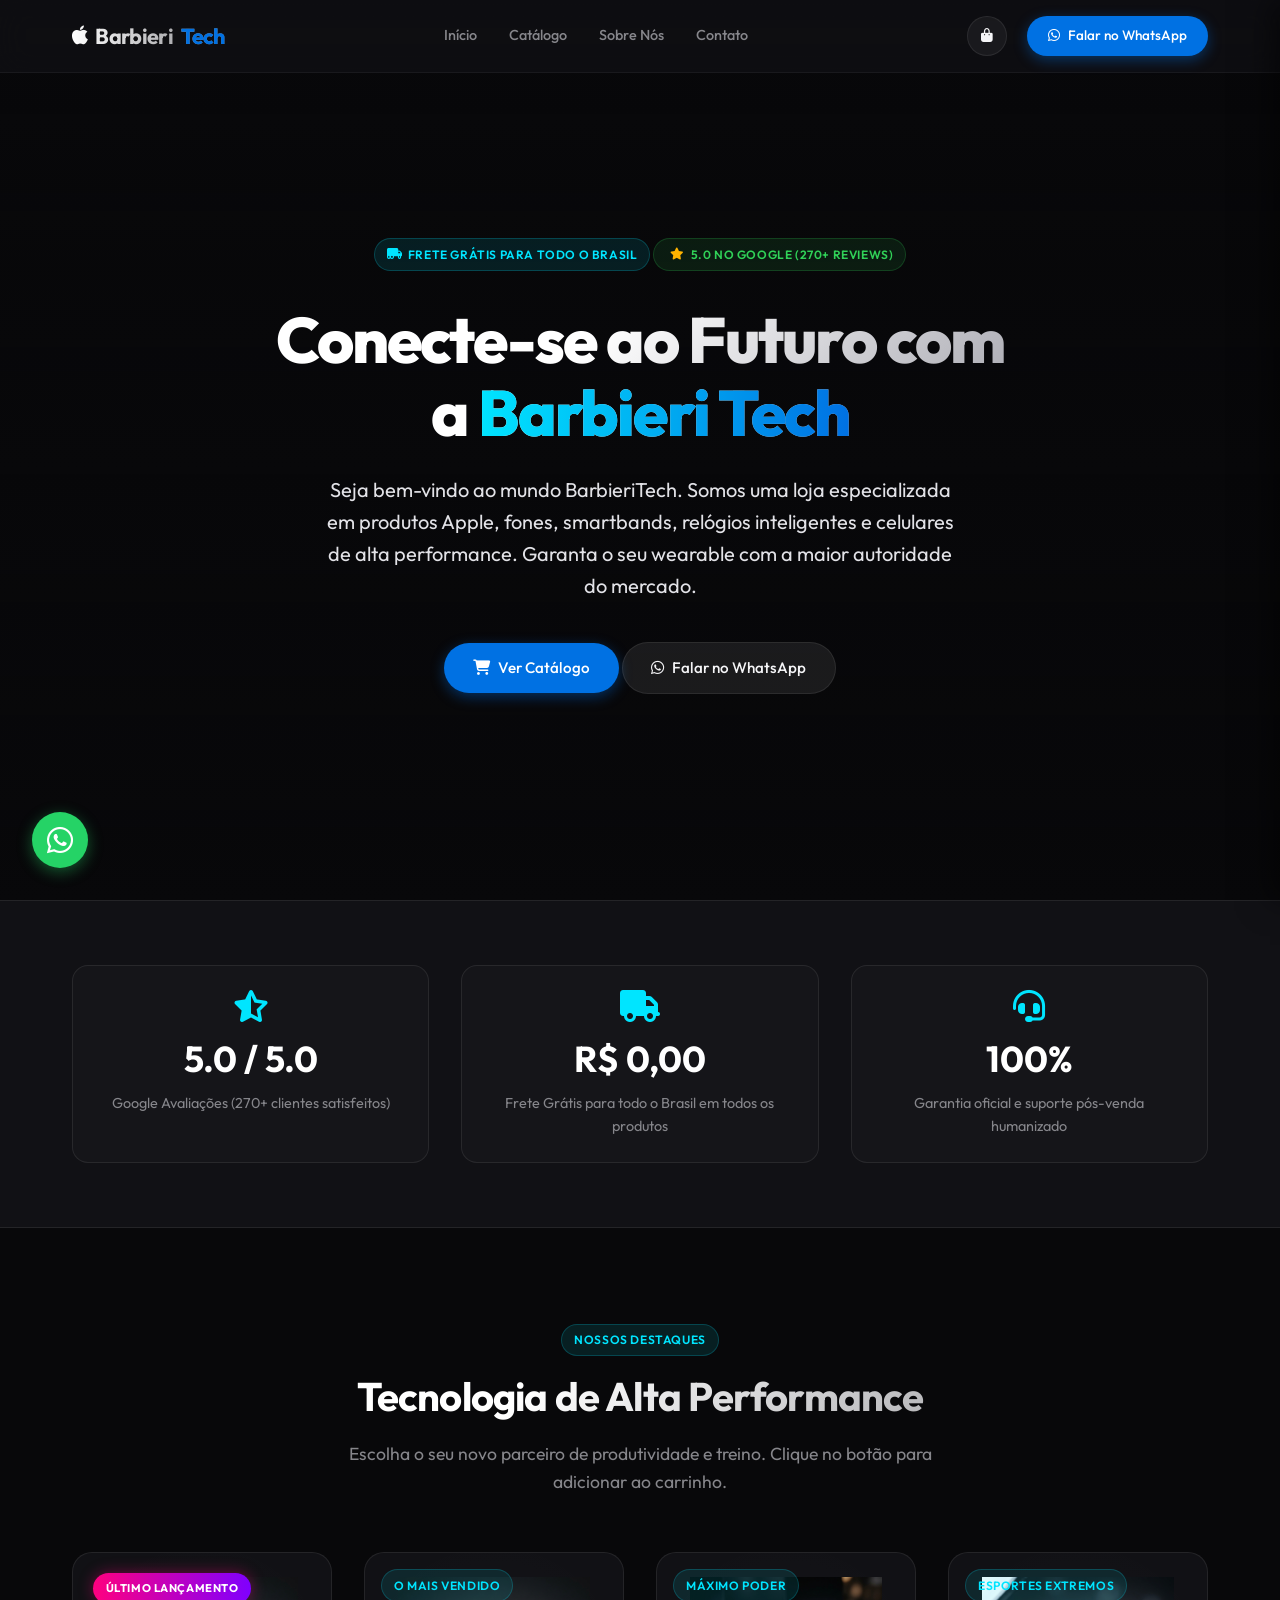
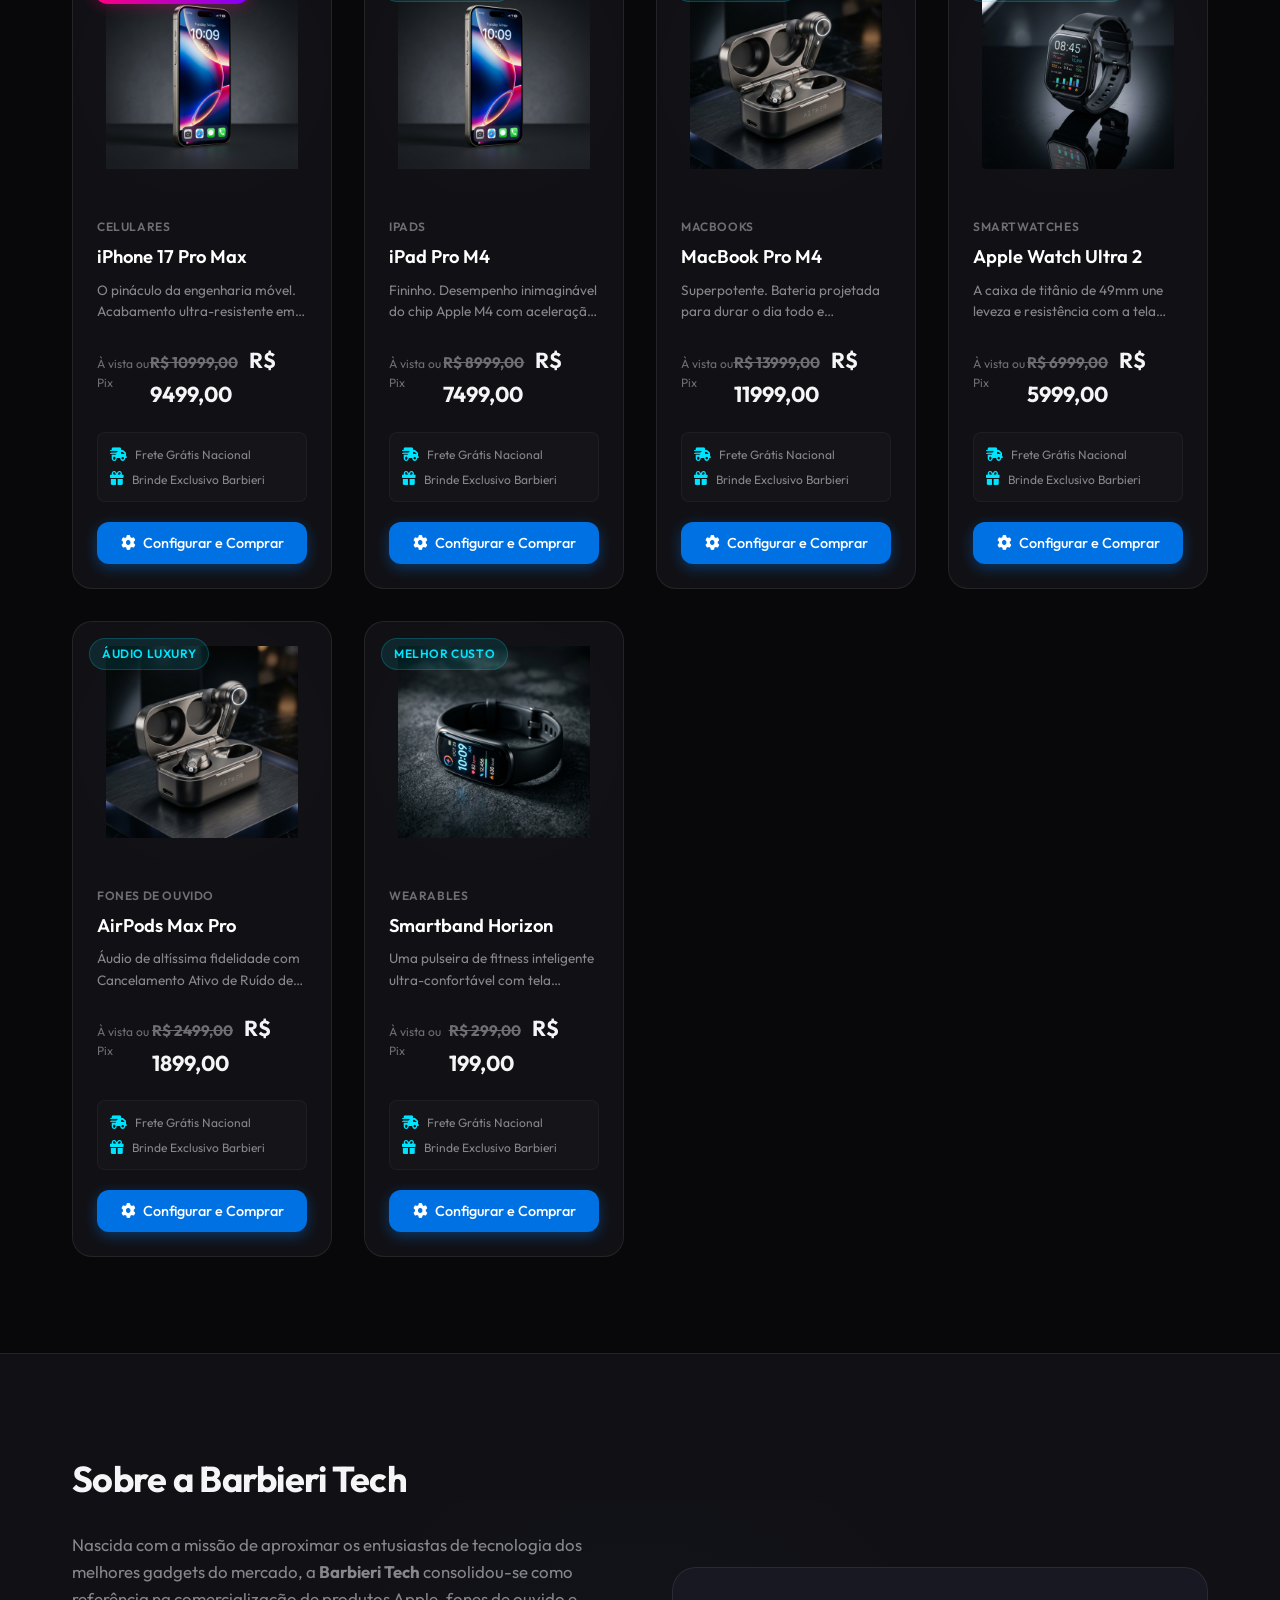
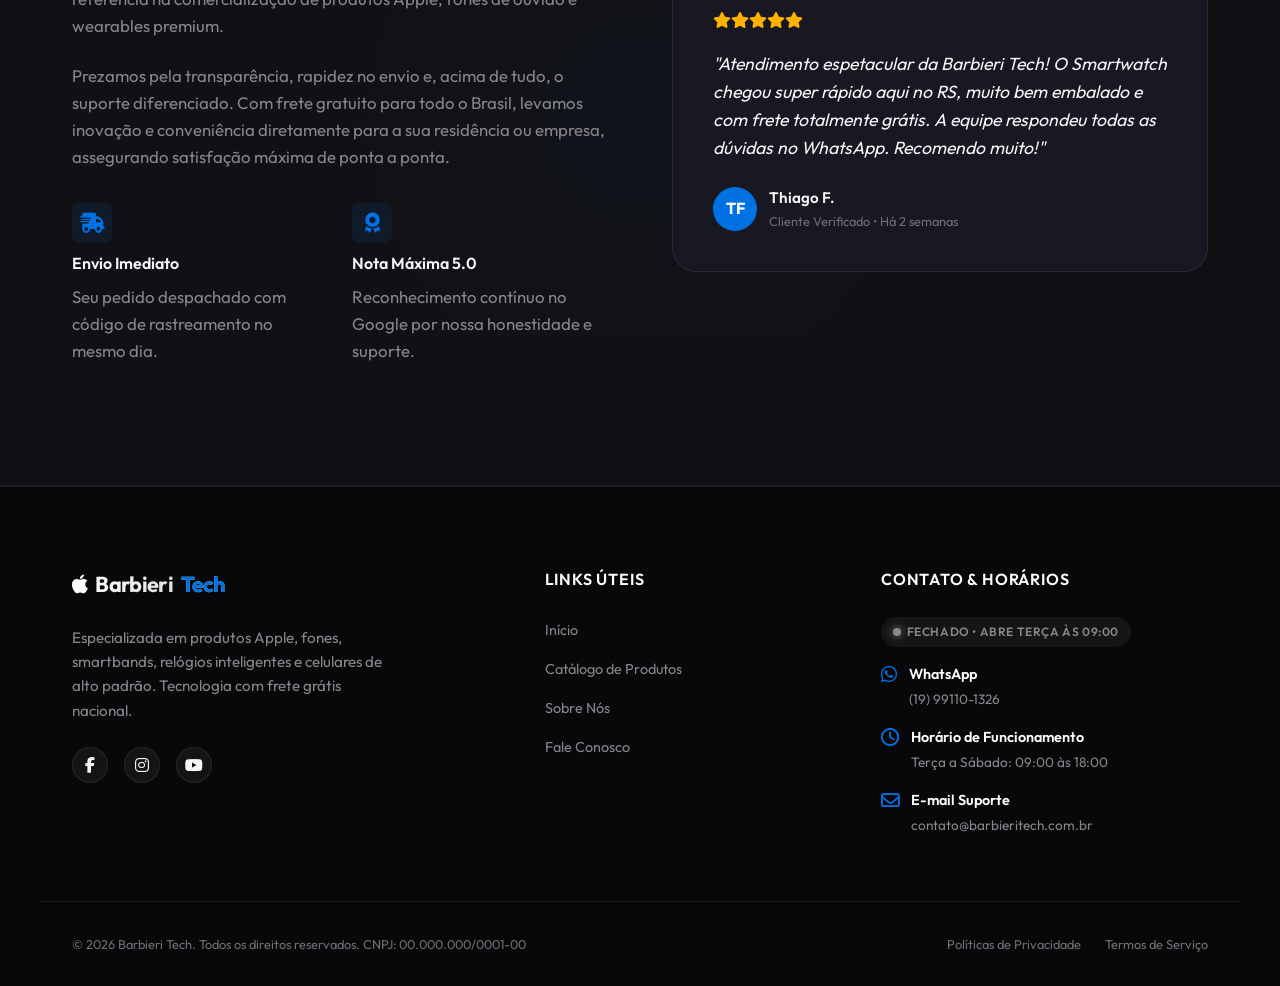
==== index.html @ d61f9d2e "Upgrade: Re-structured Hero background video, Scroll Zoom, and Interactive Product Modal selectors" ====
<!DOCTYPE html>
<html lang="pt-BR">
<head>
  <meta charset="UTF-8">
  <meta name="viewport" content="width=device-width, initial-scale=1.0">
  <title>Barbieri Tech | Especialistas Apple & Wearables Premium</title>
  
  <!-- SEO Meta Tags -->
  <meta name="description" content="Encontre iPhones, Smartwatches, fones de ouvido e smartbands com o melhor preço e qualidade. Frete grátis para todo o Brasil e avaliação 5.0 no Google!">
  <meta name="keywords" content="Apple, iPhone, Smartwatch, Fones, Smartbands, Barbieri Tech, Relógios Inteligentes, Frete Grátis">
  <meta name="author" content="Barbieri Tech">
  
  <!-- Open Graph / Facebook -->
  <meta property="og:type" content="website">
  <meta property="og:url" content="https://barbieritech.com.br/">
  <meta property="og:title" content="Barbieri Tech | Especialistas Apple & Wearables Premium">
  <meta property="og:description" content="Seja bem-vindo ao mundo BarbieriTech. Somos uma loja especializada em produtos Apple, fones, smartbands, relógios inteligentes e celulares. Frete Grátis para todo o Brasil.">
  <meta property="og:image" content="assets/smartwatch.png">

  <!-- Icons & Fonts -->
  <link rel="stylesheet" href="https://cdnjs.cloudflare.com/ajax/libs/font-awesome/6.4.0/css/all.min.css">
  <link rel="stylesheet" href="style.css">
</head>
<body>

  <!-- FLOATING WHATSAPP BUTTON -->
  <a href="https://wa.me/5519991101326" class="whatsapp-float" target="_blank" rel="noopener noreferrer" id="btn-whatsapp-float" aria-label="Fale conosco no WhatsApp">
    <i class="fab fa-whatsapp"></i>
  </a>

  <!-- HEADER -->
  <header id="main-header">
    <div class="container navbar">
      <a href="#" class="logo" id="nav-logo">
        <i class="fab fa-apple"></i> Barbieri <span>Tech</span>
      </a>
      
      <nav class="nav-links" id="nav-menu">
        <a href="#inicio" id="link-inicio">Início</a>
        <a href="#produtos" id="link-produtos">Catálogo</a>
        <a href="#sobre" id="link-sobre">Sobre Nós</a>
        <a href="#contato" id="link-contato">Contato</a>
      </nav>

      <div class="nav-actions">
        <button class="cart-icon-btn" id="btn-cart-toggle" aria-label="Abrir carrinho de compras">
          <i class="fas fa-shopping-bag"></i>
          <span class="cart-count" id="cart-counter">0</span>
        </button>
        <a href="https://wa.me/5519991101326" target="_blank" rel="noopener noreferrer" class="btn btn-primary" id="btn-header-cta" style="padding: 0.6rem 1.3rem; font-size: 0.85rem;">
          <i class="fab fa-whatsapp"></i> Falar no WhatsApp
        </a>
      </div>
    </div>
  </header>

  <!-- HERO SECTION WITH VIDEO BACKGROUND -->
  <section class="hero" id="inicio">
    <div class="hero-video-wrapper">
      <video autoplay muted loop playsinline id="hero-bg-video">
        <source src="assets/videoplayback.mp4" type="video/mp4">
        Seu navegador não suporta vídeos em HTML5.
      </video>
      <div class="hero-overlay"></div>
    </div>
    
    <div class="container hero-content-centered">
      <div class="hero-badge-container">
        <span class="badge badge-shipping" id="hero-badge-shipping">
          <i class="fas fa-truck-moving"></i> Frete Grátis para todo o Brasil
        </span>
        <span class="badge badge-success" id="hero-badge-rating">
          <i class="fas fa-star star-rating"></i> 5.0 no Google (270+ reviews)
        </span>
      </div>
      <h1 class="hero-title" id="hero-heading">Conecte-se ao Futuro com a <span>Barbieri Tech</span></h1>
      <p class="hero-desc" id="hero-paragraph">
        Seja bem-vindo ao mundo BarbieriTech. Somos uma loja especializada em produtos Apple, fones, smartbands, relógios inteligentes e celulares de alta performance. Garanta o seu wearable com a maior autoridade do mercado.
      </p>
      <div class="hero-ctas">
        <a href="#produtos" class="btn btn-primary" id="btn-hero-catalog">
          <i class="fas fa-shopping-cart"></i> Ver Catálogo
        </a>
        <a href="https://wa.me/5519991101326" target="_blank" rel="noopener noreferrer" class="btn btn-secondary" id="btn-hero-whatsapp">
          <i class="fab fa-whatsapp"></i> Falar no WhatsApp
        </a>
      </div>
    </div>
  </section>

  <!-- SOCIAL PROOF & STATS -->
  <section class="social-proof" id="beneficios">
    <div class="container">
      <div class="stats-grid">
        <div class="stat-card" id="stat-rating">
          <div class="stat-icon"><i class="fas fa-star-half-alt"></i></div>
          <div class="stat-num">5.0 / 5.0</div>
          <div class="stat-label">Google Avaliações (270+ clientes satisfeitos)</div>
        </div>
        <div class="stat-card" id="stat-shipping">
          <div class="stat-icon"><i class="fas fa-truck"></i></div>
          <div class="stat-num">R$ 0,00</div>
          <div class="stat-label">Frete Grátis para todo o Brasil em todos os produtos</div>
        </div>
        <div class="stat-card" id="stat-support">
          <div class="stat-icon"><i class="fas fa-headset"></i></div>
          <div class="stat-num">100%</div>
          <div class="stat-label">Garantia oficial e suporte pós-venda humanizado</div>
        </div>
      </div>
    </div>
  </section>

  <!-- PRODUCTS SECTION -->
  <section class="products" id="produtos">
    <div class="container">
      <div class="section-header">
        <span class="badge badge-shipping" style="margin-bottom: 0.5rem;" id="catalog-badge">Nossos Destaques</span>
        <h2 class="section-title" id="catalog-title">Tecnologia de Alta Performance</h2>
        <p class="section-subtitle" id="catalog-subtitle">Escolha o seu novo parceiro de produtividade e treino. Clique no botão para adicionar ao carrinho.</p>
      </div>

      <div class="products-grid" id="catalog-grid">
        <!-- Os produtos serão renderizados dinamicamente pelo script.js -->
        <div style="text-align: center; grid-column: 1 / -1; padding: 3rem; color: var(--text-secondary);">
          <i class="fas fa-spinner fa-spin" style="font-size: 2rem; margin-bottom: 1rem; color: var(--accent);"></i>
          <p>Carregando catálogo premium...</p>
        </div>
      </div>
    </div>
  </section>

  <!-- ABOUT US & TESTIMONIALS -->
  <section class="about" id="sobre">
    <div class="container about-grid">
      <div class="about-content">
        <h2 id="about-heading">Sobre a Barbieri Tech</h2>
        <p id="about-p1">
          Nascida com a missão de aproximar os entusiastas de tecnologia dos melhores gadgets do mercado, a <strong>Barbieri Tech</strong> consolidou-se como referência na comercialização de produtos Apple, fones de ouvido e wearables premium.
        </p>
        <p id="about-p2">
          Prezamos pela transparência, rapidez no envio e, acima de tudo, o suporte diferenciado. Com frete gratuito para todo o Brasil, levamos inovação e conveniência diretamente para a sua residência ou empresa, assegurando satisfação máxima de ponta a ponta.
        </p>
        
        <div class="about-features">
          <div class="about-feature-item" id="about-feat-shipping">
            <div class="about-feature-icon"><i class="fas fa-truck-fast"></i></div>
            <h3 class="about-feature-title">Envio Imediato</h3>
            <p class="about-feature-desc">Seu pedido despachado com código de rastreamento no mesmo dia.</p>
          </div>
          <div class="about-feature-item" id="about-feat-stars">
            <div class="about-feature-icon"><i class="fas fa-award"></i></div>
            <h3 class="about-feature-title">Nota Máxima 5.0</h3>
            <p class="about-feature-desc">Reconhecimento contínuo no Google por nossa honestidade e suporte.</p>
          </div>
        </div>
      </div>

      <div class="about-reviews-slider" id="about-reviews-container">
        <div class="review-stars">
          <i class="fas fa-star"></i><i class="fas fa-star"></i><i class="fas fa-star"></i><i class="fas fa-star"></i><i class="fas fa-star"></i>
        </div>
        <p class="review-text" id="review-content">
          "Atendimento espetacular da Barbieri Tech! O Smartwatch chegou super rápido aqui no RS, muito bem embalado e com frete totalmente grátis. A equipe respondeu todas as dúvidas no WhatsApp. Recomendo muito!"
        </p>
        <div class="review-author">
          <div class="review-avatar" id="review-avatar-letters">TF</div>
          <div class="review-author-info">
            <h4 id="review-author-name">Thiago F.</h4>
            <p id="review-author-meta">Cliente Verificado • Há 2 semanas</p>
          </div>
        </div>
      </div>
    </div>
  </section>

  <!-- FOOTER & CONTACT -->
  <footer id="contato">
    <div class="container footer-grid">
      <div class="footer-brand">
        <a href="#" class="logo" style="margin-bottom: 1.5rem;">
          <i class="fab fa-apple"></i> Barbieri <span>Tech</span>
        </a>
        <p class="footer-desc">
          Especializada em produtos Apple, fones, smartbands, relógios inteligentes e celulares de alto padrão. Tecnologia com frete grátis nacional.
        </p>
        <div class="footer-socials">
          <a href="https://wa.me/5519991101326" target="_blank" rel="noopener noreferrer" class="footer-social-btn" aria-label="Facebook"><i class="fab fa-facebook-f"></i></a>
          <a href="https://wa.me/5519991101326" target="_blank" rel="noopener noreferrer" class="footer-social-btn" aria-label="Instagram"><i class="fab fa-instagram"></i></a>
          <a href="https://wa.me/5519991101326" target="_blank" rel="noopener noreferrer" class="footer-social-btn" aria-label="YouTube"><i class="fab fa-youtube"></i></a>
        </div>
      </div>

      <div class="footer-links-col">
        <h3>Links Úteis</h3>
        <ul>
          <li><a href="#inicio">Início</a></li>
          <li><a href="#produtos">Catálogo de Produtos</a></li>
          <li><a href="#sobre">Sobre Nós</a></li>
          <li><a href="https://wa.me/5519991101326" target="_blank" rel="noopener noreferrer">Fale Conosco</a></li>
        </ul>
      </div>

      <div class="footer-links-col" style="display: flex; flex-direction: column;">
        <h3>Contato & Horários</h3>
        <div class="footer-status-badge">
          <span id="status-badge" class="badge">
            <span class="pulse-dot"></span> Verificando horário...
          </span>
        </div>
        <div class="footer-contact-info">
          <div class="footer-contact-item" id="contact-whatsapp">
            <i class="fab fa-whatsapp footer-contact-icon"></i>
            <div class="footer-contact-text">
              <h4>WhatsApp</h4>
              <p>(19) 99110-1326</p>
            </div>
          </div>
          <div class="footer-contact-item" id="contact-hours">
            <i class="far fa-clock footer-contact-icon"></i>
            <div class="footer-contact-text">
              <h4>Horário de Funcionamento</h4>
              <p>Terça a Sábado: 09:00 às 18:00</p>
            </div>
          </div>
          <div class="footer-contact-item" id="contact-email">
            <i class="far fa-envelope footer-contact-icon"></i>
            <div class="footer-contact-text">
              <h4>E-mail Suporte</h4>
              <p>contato@barbieritech.com.br</p>
            </div>
          </div>
        </div>
      </div>
    </div>

    <div class="container footer-bottom">
      <p id="copyright-text">&copy; 2026 Barbieri Tech. Todos os direitos reservados. CNPJ: 00.000.000/0001-00</p>
      <div class="footer-bottom-links">
        <a href="#">Políticas de Privacidade</a>
        <a href="#">Termos de Serviço</a>
      </div>
    </div>
  </footer>

  <!-- CART SIDEBAR DRAWER -->
  <div class="cart-overlay" id="cart-bg-overlay"></div>
  <div class="cart-drawer" id="cart-panel">
    <div class="cart-header">
      <h3><i class="fas fa-shopping-bag"></i> Seu Carrinho</h3>
      <button class="cart-close-btn" id="btn-cart-close" aria-label="Fechar carrinho">&times;</button>
    </div>
    
    <div class="cart-items-container" id="cart-list">
      <!-- Dynamic Items will be rendered here -->
      <div class="cart-empty-message">
        <i class="fas fa-shopping-basket cart-empty-icon"></i>
        <p>Seu carrinho está vazio.</p>
        <p style="font-size: 0.85rem; margin-top: 0.5rem;">Adicione produtos para finalizar seu pedido.</p>
      </div>
    </div>

    <div class="cart-footer">
      <div class="cart-summary-row">
        <span>Subtotal</span>
        <span id="cart-subtotal">R$ 0,00</span>
      </div>
      <div class="cart-summary-row">
        <span>Frete</span>
        <span class="badge badge-shipping" style="font-size: 0.7rem;">Grátis</span>
      </div>
      <div class="cart-summary-row total">
        <span>Total</span>
        <span id="cart-total-value">R$ 0,00</span>
      </div>
      <button class="btn btn-accent cart-checkout-btn" id="btn-cart-checkout">
        <i class="fab fa-whatsapp"></i> Finalizar no WhatsApp
      </button>
    </div>
  </div>

  <!-- PRODUCT DETAIL MODAL -->
  <div class="modal-overlay" id="product-modal-overlay">
    <div class="modal-container" id="product-modal-container">
      <button class="modal-close-btn" id="btn-modal-close" aria-label="Fechar modal">&times;</button>
      
      <div class="modal-content-grid">
        <!-- Image & Trust Badges -->
        <div class="modal-image-column">
          <div class="modal-img-wrapper">
            <img src="" alt="" id="modal-product-img">
          </div>
          <div class="modal-trust-info">
            <div class="trust-item">
              <i class="fas fa-shipping-fast"></i> <span>Frete Grátis em todo o Brasil</span>
            </div>
            <div class="trust-item">
              <i class="fas fa-star text-gold"></i> <span>5.0 no Google (Nota Máxima)</span>
            </div>
            <div class="trust-item active-pulse-gift">
              <i class="fas fa-gift"></i> <span>Incluso Brinde Exclusivo</span>
            </div>
          </div>
        </div>
        
        <!-- Info & Config Selectors -->
        <div class="modal-info-column">
          <span class="modal-category" id="modal-product-category"></span>
          <h2 class="modal-title" id="modal-product-title"></h2>
          <p class="modal-desc" id="modal-product-desc"></p>
          
          <!-- Technical Specs Quick Grid -->
          <div class="modal-specs-grid" id="modal-product-specs">
            <!-- Dynamic specs here -->
          </div>

          <!-- Selectors -->
          <div class="modal-selectors">
            <!-- Model -->
            <div class="selector-group" id="group-model">
              <label class="selector-label">Escolha o Modelo:</label>
              <div class="selector-options" id="options-model"></div>
            </div>
            
            <!-- MacBook specific: Screen Size -->
            <div class="selector-group" id="group-screen">
              <label class="selector-label">Tamanho de Tela:</label>
              <div class="selector-options" id="options-screen"></div>
            </div>

            <!-- Apple Watch specific: Case Size -->
            <div class="selector-group" id="group-case">
              <label class="selector-label">Tamanho de Caixa:</label>
              <div class="selector-options" id="options-case"></div>
            </div>

            <!-- Apple Watch specific: Strap Type -->
            <div class="selector-group" id="group-strap">
              <label class="selector-label">Tipo de Pulseira:</label>
              <div class="selector-options" id="options-strap"></div>
            </div>

            <!-- Colors -->
            <div class="selector-group" id="group-color">
              <label class="selector-label">Cor: <span class="selected-color-name" id="selected-color-label"></span></label>
              <div class="color-options-grid" id="options-color"></div>
            </div>

            <!-- Storage -->
            <div class="selector-group" id="group-storage">
              <label class="selector-label">Armazenamento / Capacidade:</label>
              <div class="selector-options" id="options-storage"></div>
            </div>
          </div>

          <!-- Box Info & Gift -->
          <div class="modal-box-info">
            <h4 class="box-info-title"><i class="fas fa-box-open"></i> O que vem na caixa:</h4>
            <ul class="box-items-list" id="modal-box-items">
              <!-- Dynamic list -->
            </ul>
            
            <div class="gift-banner">
              <div class="gift-banner-header">
                <i class="fas fa-gift"></i>
                <span>Brinde Especial Barbieri Tech</span>
              </div>
              <p class="gift-banner-text" id="modal-gift-text"></p>
            </div>
          </div>

          <!-- Price & Checkout Row -->
          <div class="modal-footer-row">
            <div class="modal-price-box">
              <span class="price-original" id="modal-price-original"></span>
              <span class="price-current" id="modal-price-current"></span>
              <span class="price-subtext">À vista no Pix (Frete Grátis)</span>
            </div>
            <button class="btn btn-accent modal-action-btn" id="btn-modal-checkout">
              <i class="fas fa-cart-plus"></i> Adicionar ao Carrinho
            </button>
          </div>
        </div>
      </div>
    </div>
  </div>

  <script src="script.js"></script>
</body>
</html>
---- style.css ----
@import url('https://fonts.googleapis.com/css2?family=Outfit:wght@300;400;500;600;700;800&display=swap');

/* --- DESIGN SYSTEM --- */
:root {
  --bg-primary: #08080a;
  --bg-secondary: #111115;
  --bg-tertiary: #181822;
  --accent: #0071e3; /* Apple Blue */
  --accent-glow: rgba(0, 113, 227, 0.4);
  --accent-neon: #00e5ff; /* Cyan tech highlight */
  --text-primary: #f5f5f7;
  --text-secondary: #86868b;
  --text-muted: #6e6e73;
  --success: #30d158; /* iOS Green */
  --error: #ff453a; /* iOS Red */
  --border-color: rgba(255, 255, 255, 0.08);
  --glass-bg: rgba(17, 17, 21, 0.75);
  --glass-border: rgba(255, 255, 255, 0.05);
  --font-sans: 'Outfit', -apple-system, BlinkMacSystemFont, "Segoe UI", Roboto, Helvetica, Arial, sans-serif;
  --transition-smooth: all 0.4s cubic-bezier(0.16, 1, 0.3, 1);
  --transition-fast: all 0.2s ease;
  --max-width: 1200px;
}

/* --- RESET & BASICS --- */
* {
  margin: 0;
  padding: 0;
  box-sizing: border-box;
  -webkit-font-smoothing: antialiased;
  -moz-osx-font-smoothing: grayscale;
}

html {
  scroll-behavior: smooth;
  font-size: 16px;
}

body {
  font-family: var(--font-sans);
  background-color: var(--bg-primary);
  color: var(--text-primary);
  line-height: 1.6;
  overflow-x: hidden;
}

a {
  color: inherit;
  text-decoration: none;
  transition: var(--transition-fast);
}

ul {
  list-style: none;
}

img {
  max-width: 100%;
  height: auto;
  display: block;
}

button, input, textarea {
  font-family: inherit;
  background: none;
  border: none;
  color: inherit;
}

button {
  cursor: pointer;
}

/* --- SCROLLBAR --- */
::-webkit-scrollbar {
  width: 8px;
}
::-webkit-scrollbar-track {
  background: var(--bg-primary);
}
::-webkit-scrollbar-thumb {
  background: var(--bg-tertiary);
  border-radius: 4px;
}
::-webkit-scrollbar-thumb:hover {
  background: var(--accent);
}

/* --- REUSABLE COMPONENTS --- */
.container {
  width: 100%;
  max-width: var(--max-width);
  margin: 0 auto;
  padding: 0 2rem;
}

.btn {
  display: inline-flex;
  align-items: center;
  justify-content: center;
  padding: 0.8rem 1.8rem;
  border-radius: 30px;
  font-weight: 500;
  font-size: 0.95rem;
  transition: var(--transition-smooth);
  gap: 0.5rem;
}

.btn-primary {
  background-color: var(--accent);
  color: #fff;
  box-shadow: 0 4px 14px var(--accent-glow);
}

.btn-primary:hover {
  background-color: #0077ed;
  transform: translateY(-2px);
  box-shadow: 0 6px 20px rgba(0, 113, 227, 0.6);
}

.btn-secondary {
  background-color: rgba(255, 255, 255, 0.08);
  color: var(--text-primary);
  border: 1px solid var(--border-color);
}

.btn-secondary:hover {
  background-color: rgba(255, 255, 255, 0.12);
  transform: translateY(-2px);
}

.btn-accent {
  background-color: var(--success);
  color: #000;
  font-weight: 600;
}

.btn-accent:hover {
  background-color: #34e065;
  transform: translateY(-2px);
  box-shadow: 0 6px 20px rgba(48, 209, 88, 0.4);
}

.badge {
  display: inline-flex;
  align-items: center;
  padding: 0.35rem 0.75rem;
  border-radius: 20px;
  font-size: 0.75rem;
  font-weight: 600;
  text-transform: uppercase;
  letter-spacing: 0.05em;
  gap: 0.35rem;
}

.badge-shipping {
  background-color: rgba(0, 229, 255, 0.1);
  color: var(--accent-neon);
  border: 1px solid rgba(0, 229, 255, 0.2);
}

.badge-success {
  background-color: rgba(48, 209, 88, 0.1);
  color: var(--success);
  border: 1px solid rgba(48, 209, 88, 0.2);
}

.section-header {
  text-align: center;
  margin-bottom: 3.5rem;
}

.section-title {
  font-size: 2.5rem;
  font-weight: 700;
  letter-spacing: -0.02em;
  margin-bottom: 0.75rem;
  background: linear-gradient(135deg, #fff 40%, var(--text-secondary) 100%);
  -webkit-background-clip: text;
  -webkit-text-fill-color: transparent;
}

.section-subtitle {
  color: var(--text-secondary);
  font-size: 1.1rem;
  max-width: 600px;
  margin: 0 auto;
}

/* --- HEADER / NAVIGATION --- */
header {
  position: fixed;
  top: 0;
  left: 0;
  width: 100%;
  z-index: 100;
  background-color: var(--glass-bg);
  backdrop-filter: blur(15px);
  -webkit-backdrop-filter: blur(15px);
  border-bottom: 1px solid var(--glass-border);
  transition: var(--transition-smooth);
}

header.scrolled {
  padding: 0.5rem 0;
  box-shadow: 0 10px 30px rgba(0, 0, 0, 0.5);
}

.navbar {
  display: flex;
  justify-content: space-between;
  align-items: center;
  height: 4.5rem;
}

.logo {
  font-size: 1.35rem;
  font-weight: 700;
  letter-spacing: -0.03em;
  display: flex;
  align-items: center;
  gap: 0.5rem;
  background: linear-gradient(90deg, #fff, var(--text-secondary));
  -webkit-background-clip: text;
  -webkit-text-fill-color: transparent;
}

.logo span {
  color: var(--accent);
  -webkit-text-fill-color: var(--accent);
}

.nav-links {
  display: flex;
  gap: 2rem;
}

.nav-links a {
  font-size: 0.9rem;
  color: var(--text-secondary);
  font-weight: 500;
}

.nav-links a:hover {
  color: var(--text-primary);
}

.nav-actions {
  display: flex;
  align-items: center;
  gap: 1.25rem;
}

.cart-icon-btn {
  position: relative;
  background: rgba(255, 255, 255, 0.05);
  border: 1px solid var(--border-color);
  width: 2.5rem;
  height: 2.5rem;
  border-radius: 50%;
  display: flex;
  align-items: center;
  justify-content: center;
  transition: var(--transition-smooth);
}

.cart-icon-btn:hover {
  background: rgba(255, 255, 255, 0.1);
  border-color: var(--accent);
  color: var(--accent-neon);
}

.cart-count {
  position: absolute;
  top: -4px;
  right: -4px;
  background-color: var(--accent);
  color: #fff;
  font-size: 0.7rem;
  font-weight: 700;
  width: 1.1rem;
  height: 1.1rem;
  border-radius: 50%;
  display: flex;
  align-items: center;
  justify-content: center;
  border: 2px solid var(--bg-primary);
  transition: var(--transition-smooth);
  transform: scale(0);
}

.cart-count.active {
  transform: scale(1);
}

.mobile-menu-toggle {
  display: none;
  font-size: 1.5rem;
}

/* --- HERO SECTION WITH VIDEO BACKGROUND --- */
.hero {
  position: relative;
  min-height: 100vh;
  display: flex;
  align-items: center;
  justify-content: center;
  overflow: hidden;
  padding: 8rem 0 6rem 0;
}

.hero-video-wrapper {
  position: absolute;
  top: 0;
  left: 0;
  width: 100%;
  height: 100%;
  z-index: 1;
  overflow: hidden;
}

#hero-bg-video {
  width: 100%;
  height: 100%;
  object-fit: cover;
  pointer-events: none;
  transform: scale(1.05);
  will-change: transform;
  transition: transform 0.1s ease-out;
}

.hero-overlay {
  position: absolute;
  top: 0;
  left: 0;
  width: 100%;
  height: 100%;
  background: linear-gradient(
    to bottom,
    rgba(8, 8, 10, 0.65) 0%,
    rgba(8, 8, 10, 0.3) 30%,
    rgba(8, 8, 10, 0.7) 75%,
    var(--bg-primary) 100%
  );
  z-index: 2;
}

.hero-content-centered {
  position: relative;
  z-index: 3;
  display: flex;
  flex-direction: column;
  align-items: center;
  text-align: center;
  max-width: 800px;
  margin: 0 auto;
}

.hero-content-centered .hero-badge-container {
  justify-content: center;
  margin-bottom: 2rem;
}

.hero-content-centered .hero-title {
  font-size: 4rem;
  font-weight: 800;
  line-height: 1.15;
  margin-bottom: 1.5rem;
  letter-spacing: -0.03em;
  background: linear-gradient(135deg, #ffffff 40%, #a1a1aa 100%);
  -webkit-background-clip: text;
  -webkit-text-fill-color: transparent;
}

.hero-content-centered .hero-title span {
  background: linear-gradient(90deg, #00e5ff, #0071e3);
  -webkit-background-clip: text;
  -webkit-text-fill-color: transparent;
}

.hero-content-centered .hero-desc {
  max-width: 650px;
  margin-left: auto;
  margin-right: auto;
  margin-bottom: 2.5rem;
  font-size: 1.25rem;
  color: #e2e2e7;
  line-height: 1.6;
}

.hero-content-centered .hero-ctas {
  justify-content: center;
  gap: 1.5rem;
}

/* --- SOCIAL PROOF & STATS --- */
.social-proof {
  padding: 4rem 0;
  background-color: var(--bg-secondary);
  border-top: 1px solid var(--border-color);
  border-bottom: 1px solid var(--border-color);
}

.stats-grid {
  display: grid;
  grid-template-columns: repeat(3, 1fr);
  gap: 2rem;
  text-align: center;
}

.stat-card {
  padding: 1.5rem;
  border-radius: 16px;
  background: rgba(255, 255, 255, 0.02);
  border: 1px solid var(--border-color);
  transition: var(--transition-smooth);
}

.stat-card:hover {
  transform: translateY(-5px);
  border-color: rgba(255, 255, 255, 0.08);
  background: rgba(255, 255, 255, 0.04);
}

.stat-icon {
  font-size: 2rem;
  color: var(--accent-neon);
  margin-bottom: 0.5rem;
  display: flex;
  justify-content: center;
}

.stat-num {
  font-size: 2.25rem;
  font-weight: 700;
  margin-bottom: 0.25rem;
  color: #fff;
}

.stat-label {
  color: var(--text-secondary);
  font-size: 0.9rem;
}

.star-rating {
  color: #ffb300;
  margin-left: 0.25rem;
}

/* --- PRODUCTS SECTION --- */
.products {
  padding: 6rem 0;
}

.products-grid {
  display: grid;
  grid-template-columns: repeat(auto-fill, minmax(260px, 1fr));
  gap: 2rem;
}

.product-card {
  background-color: var(--bg-secondary);
  border: 1px solid var(--border-color);
  border-radius: 20px;
  overflow: hidden;
  display: flex;
  flex-direction: column;
  transition: var(--transition-smooth);
}

.product-card:hover {
  transform: translateY(-8px);
  border-color: rgba(0, 113, 227, 0.3);
  box-shadow: 0 12px 30px rgba(0, 0, 0, 0.4), 0 0 15px rgba(0, 113, 227, 0.1);
}

.product-img-container {
  height: 240px;
  background: radial-gradient(circle, rgba(255,255,255,0.02) 0%, rgba(0,0,0,0) 80%);
  display: flex;
  align-items: center;
  justify-content: center;
  padding: 1.5rem;
  position: relative;
  overflow: hidden;
}

.product-img {
  max-height: 100%;
  max-width: 100%;
  object-fit: contain;
  transition: var(--transition-smooth);
}

.product-card:hover .product-img {
  transform: scale(1.06);
}

.product-badge {
  position: absolute;
  top: 1rem;
  left: 1rem;
}

.product-info {
  padding: 1.5rem;
  display: flex;
  flex-direction: column;
  flex-grow: 1;
}

.product-category {
  font-size: 0.75rem;
  font-weight: 600;
  text-transform: uppercase;
  color: var(--text-muted);
  letter-spacing: 0.05em;
  margin-bottom: 0.35rem;
}

.product-title {
  font-size: 1.15rem;
  font-weight: 600;
  margin-bottom: 0.5rem;
  color: #fff;
}

.product-desc {
  font-size: 0.85rem;
  color: var(--text-secondary);
  margin-bottom: 1.25rem;
  display: -webkit-box;
  -webkit-line-clamp: 2;
  -webkit-box-orient: vertical;
  overflow: hidden;
  height: 2.7rem;
}

.product-price-row {
  display: flex;
  justify-content: space-between;
  align-items: baseline;
  margin-bottom: 1.25rem;
}

.product-price-label {
  font-size: 0.75rem;
  color: var(--text-muted);
}

.product-price {
  font-size: 1.35rem;
  font-weight: 700;
  color: var(--text-primary);
}

.product-price.original {
  font-size: 0.95rem;
  text-decoration: line-through;
  color: var(--text-muted);
  margin-right: 0.5rem;
}

.product-btn {
  width: 100%;
  margin-top: auto;
  border-radius: 12px;
  font-size: 0.9rem;
  padding: 0.75rem;
  display: flex;
  align-items: center;
  justify-content: center;
  gap: 0.5rem;
}

/* --- ABOUT US SECTION --- */
.about {
  padding: 6rem 0;
  background-color: var(--bg-secondary);
  border-top: 1px solid var(--border-color);
  border-bottom: 1px solid var(--border-color);
  position: relative;
  overflow: hidden;
}

.about::before {
  content: '';
  position: absolute;
  top: 50%;
  left: 50%;
  width: 60%;
  height: 60%;
  background: radial-gradient(circle, rgba(0, 113, 227, 0.03) 0%, rgba(0, 0, 0, 0) 70%);
  transform: translate(-50%, -50%);
  z-index: 1;
  pointer-events: none;
}

.about-grid {
  display: grid;
  grid-template-columns: 1fr 1fr;
  gap: 4rem;
  align-items: center;
  position: relative;
  z-index: 2;
}

.about-content h2 {
  font-size: 2.25rem;
  font-weight: 700;
  margin-bottom: 1.5rem;
  letter-spacing: -0.02em;
}

.about-content p {
  color: var(--text-secondary);
  margin-bottom: 1.5rem;
  font-size: 1.05rem;
}

.about-features {
  display: grid;
  grid-template-columns: 1fr 1fr;
  gap: 1.5rem;
  margin-top: 2rem;
}

.about-feature-item {
  display: flex;
  flex-direction: column;
  gap: 0.5rem;
}

.about-feature-icon {
  width: 2.5rem;
  height: 2.5rem;
  border-radius: 8px;
  background-color: rgba(0, 113, 227, 0.1);
  color: var(--accent);
  display: flex;
  align-items: center;
  justify-content: center;
  font-size: 1.25rem;
}

.about-feature-title {
  font-weight: 600;
  font-size: 1rem;
}

.about-feature-desc {
  font-size: 0.85rem;
  color: var(--text-muted);
}

.about-reviews-slider {
  background-color: var(--bg-tertiary);
  border: 1px solid var(--border-color);
  border-radius: 24px;
  padding: 2.5rem;
  position: relative;
}

.review-stars {
  color: #ffb300;
  margin-bottom: 1rem;
}

.review-text {
  font-size: 1.1rem;
  font-style: italic;
  margin-bottom: 1.5rem;
  color: var(--text-primary);
}

.review-author {
  display: flex;
  align-items: center;
  gap: 0.75rem;
}

.review-avatar {
  width: 2.75rem;
  height: 2.75rem;
  border-radius: 50%;
  background: var(--accent);
  color: #fff;
  display: flex;
  align-items: center;
  justify-content: center;
  font-weight: 700;
}

.review-author-info h4 {
  font-size: 0.95rem;
  font-weight: 600;
}

.review-author-info p {
  font-size: 0.8rem;
  color: var(--text-muted);
  margin-bottom: 0;
}

/* --- FOOTER & CONTACT --- */
footer {
  padding: 5rem 0 2rem;
  background-color: var(--bg-primary);
  border-top: 1px solid var(--border-color);
}

.footer-grid {
  display: grid;
  grid-template-columns: 1.5fr 1fr 1.2fr;
  gap: 4rem;
  margin-bottom: 4rem;
}

.footer-brand .logo {
  margin-bottom: 1rem;
}

.footer-desc {
  color: var(--text-secondary);
  font-size: 0.95rem;
  margin-bottom: 1.5rem;
  max-width: 320px;
}

.footer-socials {
  display: flex;
  gap: 1rem;
}

.footer-social-btn {
  width: 2.25rem;
  height: 2.25rem;
  border-radius: 50%;
  background-color: rgba(255, 255, 255, 0.05);
  border: 1px solid var(--border-color);
  display: flex;
  align-items: center;
  justify-content: center;
  transition: var(--transition-fast);
}

.footer-social-btn:hover {
  background-color: var(--accent);
  color: #fff;
  border-color: var(--accent);
}

.footer-links-col h3 {
  font-size: 1rem;
  font-weight: 600;
  margin-bottom: 1.5rem;
  text-transform: uppercase;
  letter-spacing: 0.05em;
  color: #fff;
}

.footer-links-col ul {
  display: flex;
  flex-direction: column;
  gap: 0.85rem;
}

.footer-links-col a {
  color: var(--text-secondary);
  font-size: 0.9rem;
}

.footer-links-col a:hover {
  color: var(--text-primary);
  padding-left: 4px;
}

.footer-status-badge {
  margin-bottom: 1rem;
  align-self: flex-start;
}

.footer-contact-info {
  display: flex;
  flex-direction: column;
  gap: 1rem;
}

.footer-contact-item {
  display: flex;
  gap: 0.75rem;
}

.footer-contact-icon {
  color: var(--accent);
  font-size: 1.15rem;
  flex-shrink: 0;
  margin-top: 0.15rem;
}

.footer-contact-text h4 {
  font-size: 0.9rem;
  font-weight: 600;
  color: #fff;
  margin-bottom: 0.15rem;
}

.footer-contact-text p {
  font-size: 0.85rem;
  color: var(--text-secondary);
}

.pulse-dot {
  width: 8px;
  height: 8px;
  border-radius: 50%;
  display: inline-block;
  background-color: currentColor;
  box-shadow: 0 0 8px currentColor;
}

.pulse-dot.active {
  animation: pulse-green 1.5s infinite;
}

@keyframes pulse-green {
  0% { transform: scale(0.9); opacity: 0.7; }
  50% { transform: scale(1.2); opacity: 1; box-shadow: 0 0 12px currentColor; }
  100% { transform: scale(0.9); opacity: 0.7; }
}

.footer-bottom {
  padding-top: 2rem;
  border-top: 1px solid var(--border-color);
  display: flex;
  justify-content: space-between;
  align-items: center;
  color: var(--text-muted);
  font-size: 0.8rem;
}

.footer-bottom-links {
  display: flex;
  gap: 1.5rem;
}

/* --- CART DRAWER --- */
.cart-overlay {
  position: fixed;
  top: 0;
  left: 0;
  width: 100vw;
  height: 100vh;
  background-color: rgba(0, 0, 0, 0.6);
  backdrop-filter: blur(4px);
  z-index: 200;
  opacity: 0;
  pointer-events: none;
  transition: opacity 0.4s ease;
}

.cart-overlay.active {
  opacity: 1;
  pointer-events: auto;
}

.cart-drawer {
  position: fixed;
  top: 0;
  right: -420px;
  width: 100%;
  max-width: 420px;
  height: 100vh;
  background-color: var(--bg-secondary);
  border-left: 1px solid var(--border-color);
  z-index: 201;
  display: flex;
  flex-direction: column;
  box-shadow: -10px 0 30px rgba(0, 0, 0, 0.5);
  transition: right 0.4s cubic-bezier(0.16, 1, 0.3, 1);
}

.cart-drawer.active {
  right: 0;
}

.cart-header {
  padding: 1.5rem;
  border-bottom: 1px solid var(--border-color);
  display: flex;
  justify-content: space-between;
  align-items: center;
}

.cart-header h3 {
  font-size: 1.25rem;
  font-weight: 700;
  color: #fff;
  display: flex;
  align-items: center;
  gap: 0.5rem;
}

.cart-close-btn {
  font-size: 1.5rem;
  color: var(--text-secondary);
  width: 2.25rem;
  height: 2.25rem;
  border-radius: 50%;
  display: flex;
  align-items: center;
  justify-content: center;
  background-color: rgba(255, 255, 255, 0.03);
  transition: var(--transition-fast);
}

.cart-close-btn:hover {
  background-color: rgba(255, 255, 255, 0.08);
  color: #fff;
}

.cart-items-container {
  flex-grow: 1;
  overflow-y: auto;
  padding: 1.5rem;
  display: flex;
  flex-direction: column;
  gap: 1.25rem;
}

.cart-empty-message {
  margin: auto;
  text-align: center;
  color: var(--text-muted);
}

.cart-empty-icon {
  font-size: 3rem;
  margin-bottom: 1rem;
  color: var(--text-muted);
}

.cart-item {
  display: flex;
  gap: 1rem;
  padding-bottom: 1.25rem;
  border-bottom: 1px solid rgba(255, 255, 255, 0.04);
}

.cart-item-img-box {
  width: 4.5rem;
  height: 4.5rem;
  background-color: rgba(255, 255, 255, 0.02);
  border: 1px solid var(--border-color);
  border-radius: 12px;
  display: flex;
  align-items: center;
  justify-content: center;
  padding: 0.5rem;
  flex-shrink: 0;
}

.cart-item-details {
  flex-grow: 1;
  display: flex;
  flex-direction: column;
  justify-content: space-between;
}

.cart-item-title {
  font-size: 0.95rem;
  font-weight: 600;
  color: #fff;
  line-height: 1.2;
}

.cart-item-price {
  font-size: 0.95rem;
  color: var(--text-primary);
  font-weight: 700;
  margin-top: 0.25rem;
}

.cart-item-actions {
  display: flex;
  justify-content: space-between;
  align-items: center;
  margin-top: 0.5rem;
}

.quantity-control {
  display: flex;
  align-items: center;
  background-color: rgba(255, 255, 255, 0.04);
  border: 1px solid var(--border-color);
  border-radius: 6px;
  overflow: hidden;
}

.qty-btn {
  width: 1.75rem;
  height: 1.75rem;
  display: flex;
  align-items: center;
  justify-content: center;
  font-size: 0.9rem;
  font-weight: 500;
  transition: var(--transition-fast);
}

.qty-btn:hover {
  background-color: rgba(255, 255, 255, 0.08);
}

.qty-val {
  width: 2rem;
  text-align: center;
  font-size: 0.85rem;
  font-weight: 600;
}

.remove-item-btn {
  font-size: 0.8rem;
  color: var(--text-muted);
  display: flex;
  align-items: center;
  gap: 0.25rem;
  transition: var(--transition-fast);
}

.remove-item-btn:hover {
  color: var(--error);
}

.cart-footer {
  padding: 1.5rem;
  border-top: 1px solid var(--border-color);
  background-color: rgba(0, 0, 0, 0.15);
}

.cart-summary-row {
  display: flex;
  justify-content: space-between;
  margin-bottom: 0.75rem;
  font-size: 0.95rem;
}

.cart-summary-row.total {
  font-size: 1.2rem;
  font-weight: 700;
  color: #fff;
  margin-top: 0.5rem;
  margin-bottom: 1.5rem;
  border-top: 1px dashed var(--border-color);
  padding-top: 1rem;
}

.cart-checkout-btn {
  width: 100%;
  border-radius: 12px;
  padding: 1rem;
  font-weight: 700;
  display: flex;
  justify-content: center;
  align-items: center;
  gap: 0.65rem;
}

/* --- WHATSAPP FLOATING BUTTON --- */
.whatsapp-float {
  position: fixed;
  bottom: 2rem;
  left: 2rem;
  background-color: #25d366;
  color: #fff;
  width: 3.5rem;
  height: 3.5rem;
  border-radius: 50%;
  display: flex;
  align-items: center;
  justify-content: center;
  box-shadow: 0 4px 15px rgba(37, 211, 102, 0.4);
  z-index: 99;
  font-size: 1.85rem;
  transition: var(--transition-smooth);
}

.whatsapp-float:hover {
  transform: scale(1.1) rotate(10deg);
  box-shadow: 0 6px 20px rgba(37, 211, 102, 0.6);
}

/* --- RESPONSIVE MEDIA QUERIES --- */
@media (max-width: 1024px) {
  .hero-title {
    font-size: 3rem;
  }
  .about-grid {
    gap: 2rem;
  }
}

@media (max-width: 768px) {
  html {
    font-size: 15px;
  }
  .navbar {
    height: 4rem;
  }
  .nav-links {
    display: none; /* Add slide down menu script if needed, or keep simple toggle */
  }
  .hero {
    padding-top: 6rem;
    padding-bottom: 4rem;
  }
  .hero-grid {
    grid-template-columns: 1fr;
    text-align: center;
    gap: 2rem;
  }
  .hero-content {
    align-items: center;
  }
  .hero-badge-container {
    justify-content: center;
  }
  .hero-desc {
    margin-left: auto;
    margin-right: auto;
  }
  .hero-ctas {
    justify-content: center;
  }
  .hero-image-wrapper {
    order: -1;
    max-width: 80%;
    margin: 0 auto;
  }
  .stats-grid {
    grid-template-columns: 1fr;
    gap: 1.25rem;
  }
  .about-grid {
    grid-template-columns: 1fr;
    gap: 3rem;
  }
  .about-reviews-slider {
    padding: 1.5rem;
  }
  .footer-grid {
    grid-template-columns: 1fr;
    gap: 2.5rem;
  }
  .footer-bottom {
    flex-direction: column;
    gap: 1rem;
    text-align: center;
  }
}

@media (max-width: 480px) {
  .hero-ctas {
    flex-direction: column;
    width: 100%;
  }
  .hero-ctas .btn {
    width: 100%;
  }
  .products-grid {
    grid-template-columns: 1fr;
  }
  .cart-drawer {
    max-width: 100%;
  }
}

/* --- PRODUCT DETAIL MODAL --- */
.modal-overlay {
  position: fixed;
  top: 0;
  left: 0;
  width: 100vw;
  height: 100vh;
  background-color: rgba(0, 0, 0, 0.85);
  backdrop-filter: blur(10px);
  -webkit-backdrop-filter: blur(10px);
  z-index: 300;
  opacity: 0;
  pointer-events: none;
  display: flex;
  align-items: center;
  justify-content: center;
  transition: opacity 0.4s ease;
}

.modal-overlay.active {
  opacity: 1;
  pointer-events: auto;
}

.modal-container {
  width: 90%;
  max-width: 1000px;
  max-height: 90vh;
  background-color: var(--bg-secondary);
  border: 1px solid var(--border-color);
  border-radius: 28px;
  overflow-y: auto;
  position: relative;
  box-shadow: 0 25px 50px rgba(0,0,0,0.8);
  transform: translateY(30px) scale(0.95);
  transition: transform 0.4s cubic-bezier(0.16, 1, 0.3, 1);
  display: flex;
  flex-direction: column;
}

.modal-overlay.active .modal-container {
  transform: translateY(0) scale(1);
}

.modal-close-btn {
  position: absolute;
  top: 1.5rem;
  right: 1.5rem;
  font-size: 2.25rem;
  color: var(--text-secondary);
  background-color: rgba(255, 255, 255, 0.05);
  width: 3rem;
  height: 3rem;
  border-radius: 50%;
  display: flex;
  align-items: center;
  justify-content: center;
  z-index: 10;
  transition: var(--transition-fast);
}

.modal-close-btn:hover {
  background-color: rgba(255, 255, 255, 0.12);
  color: #fff;
  transform: rotate(90deg);
}

.modal-content-grid {
  display: grid;
  grid-template-columns: 0.95fr 1.05fr;
  min-height: 100%;
}

/* Image column */
.modal-image-column {
  background-color: rgba(0, 0, 0, 0.15);
  padding: 3rem;
  display: flex;
  flex-direction: column;
  align-items: center;
  justify-content: space-between;
  border-right: 1px solid var(--border-color);
}

.modal-img-wrapper {
  width: 100%;
  height: 320px;
  display: flex;
  align-items: center;
  justify-content: center;
}

.modal-img-wrapper img {
  max-height: 100%;
  max-width: 100%;
  object-fit: contain;
  filter: drop-shadow(0 15px 30px rgba(0,0,0,0.3));
  transition: var(--transition-smooth);
}

.modal-trust-info {
  width: 100%;
  display: flex;
  flex-direction: column;
  gap: 0.85rem;
  margin-top: 2rem;
  background-color: rgba(255, 255, 255, 0.02);
  padding: 1.25rem;
  border-radius: 16px;
  border: 1px solid var(--border-color);
}

.trust-item {
  display: flex;
  align-items: center;
  gap: 0.75rem;
  font-size: 0.85rem;
  color: var(--text-secondary);
}

.trust-item i {
  color: var(--accent-neon);
  font-size: 1rem;
}

.trust-item i.text-gold {
  color: #ffb300;
}

/* Info Column */
.modal-info-column {
  padding: 3rem;
  overflow-y: auto;
  display: flex;
  flex-direction: column;
}

.modal-category {
  font-size: 0.8rem;
  font-weight: 700;
  text-transform: uppercase;
  color: var(--accent);
  letter-spacing: 0.1em;
  margin-bottom: 0.5rem;
}

.modal-title {
  font-size: 2.25rem;
  font-weight: 800;
  color: #fff;
  letter-spacing: -0.02em;
  margin-bottom: 1rem;
}

.modal-desc {
  font-size: 0.95rem;
  color: var(--text-secondary);
  line-height: 1.6;
  margin-bottom: 2rem;
}

/* Specs Grid */
.modal-specs-grid {
  display: grid;
  grid-template-columns: repeat(2, 1fr);
  gap: 1rem;
  margin-bottom: 2rem;
  padding-bottom: 1.5rem;
  border-bottom: 1px solid var(--border-color);
}

.spec-item {
  display: flex;
  flex-direction: column;
  gap: 0.15rem;
}

.spec-label {
  font-size: 0.75rem;
  color: var(--text-muted);
  text-transform: uppercase;
  letter-spacing: 0.05em;
}

.spec-value {
  font-size: 0.9rem;
  font-weight: 600;
  color: var(--text-primary);
}

/* Selectors styling */
.modal-selectors {
  display: flex;
  flex-direction: column;
  gap: 1.75rem;
  margin-bottom: 2rem;
}

.selector-group {
  display: flex;
  flex-direction: column;
  gap: 0.75rem;
}

.selector-label {
  font-size: 0.85rem;
  font-weight: 600;
  color: #fff;
}

.selected-color-name {
  color: var(--accent-neon);
  font-weight: 500;
  margin-left: 0.25rem;
}

.selector-options {
  display: flex;
  flex-wrap: wrap;
  gap: 0.65rem;
}

/* Buttons in selectors */
.selector-btn {
  background-color: rgba(255, 255, 255, 0.04);
  border: 1px solid var(--border-color);
  padding: 0.6rem 1.2rem;
  border-radius: 10px;
  font-size: 0.9rem;
  font-weight: 500;
  transition: var(--transition-fast);
}

.selector-btn:hover {
  background-color: rgba(255, 255, 255, 0.08);
  border-color: rgba(255, 255, 255, 0.2);
}

.selector-btn.selected {
  background-color: var(--accent);
  color: #fff;
  border-color: var(--accent);
  box-shadow: 0 4px 10px rgba(0, 113, 227, 0.3);
}

/* Color Circle selectors */
.color-options-grid {
  display: flex;
  gap: 1rem;
  flex-wrap: wrap;
}

.color-circle-btn {
  width: 2.25rem;
  height: 2.25rem;
  border-radius: 50%;
  border: 2px solid transparent;
  padding: 2px;
  display: flex;
  align-items: center;
  justify-content: center;
  transition: var(--transition-smooth);
}

.color-inner {
  width: 100%;
  height: 100%;
  border-radius: 50%;
  box-shadow: inset 0 2px 4px rgba(0,0,0,0.3);
}

.color-circle-btn:hover {
  transform: scale(1.15);
}

.color-circle-btn.selected {
  border-color: var(--accent-neon);
  box-shadow: 0 0 10px var(--accent-glow);
}

/* Box info list */
.modal-box-info {
  background-color: rgba(0, 0, 0, 0.15);
  border: 1px solid var(--border-color);
  border-radius: 20px;
  padding: 1.5rem;
  margin-bottom: 2.5rem;
}

.box-info-title {
  font-size: 0.95rem;
  font-weight: 600;
  color: #fff;
  margin-bottom: 0.75rem;
  display: flex;
  align-items: center;
  gap: 0.5rem;
}

.box-info-title i {
  color: var(--accent);
}

.box-items-list {
  padding-left: 1.25rem;
  display: flex;
  flex-direction: column;
  gap: 0.4rem;
  list-style-type: disc;
  color: var(--text-secondary);
  font-size: 0.85rem;
  margin-bottom: 1.25rem;
}

.gift-banner {
  background: linear-gradient(135deg, rgba(0, 229, 255, 0.08) 0%, rgba(0, 113, 227, 0.08) 100%);
  border: 1px solid rgba(0, 229, 255, 0.15);
  border-radius: 14px;
  padding: 1rem;
}

.gift-banner-header {
  display: flex;
  align-items: center;
  gap: 0.5rem;
  font-weight: 700;
  font-size: 0.85rem;
  color: var(--accent-neon);
  margin-bottom: 0.25rem;
  text-transform: uppercase;
  letter-spacing: 0.05em;
}

.gift-banner-text {
  font-size: 0.85rem;
  color: #e2e2e7;
  line-height: 1.4;
}

/* Modal Footer checkout row */
.modal-footer-row {
  display: flex;
  justify-content: space-between;
  align-items: center;
  margin-top: auto;
  padding-top: 2rem;
  border-top: 1px solid var(--border-color);
  gap: 2rem;
}

.modal-price-box {
  display: flex;
  flex-direction: column;
}

.price-original {
  font-size: 1rem;
  text-decoration: line-through;
  color: var(--text-muted);
}

.price-current {
  font-size: 2.25rem;
  font-weight: 800;
  color: #fff;
  line-height: 1.1;
  letter-spacing: -0.02em;
}

.price-subtext {
  font-size: 0.8rem;
  color: var(--text-secondary);
  margin-top: 0.25rem;
}

.modal-action-btn {
  flex-grow: 1;
  max-width: 320px;
  border-radius: 16px;
  padding: 1.1rem;
  font-weight: 700;
  font-size: 1.05rem;
  gap: 0.75rem;
  box-shadow: 0 6px 20px rgba(0, 229, 255, 0.25);
}

/* Card Badge for iPhone 17 Pro Max */
.product-card {
  position: relative;
}

.product-card-badge {
  position: absolute;
  top: 1.25rem;
  left: 1.25rem;
  background: linear-gradient(90deg, #ff007f, #7f00ff);
  color: #fff;
  font-size: 0.7rem;
  font-weight: 700;
  padding: 0.4rem 0.8rem;
  border-radius: 30px;
  box-shadow: 0 0 15px rgba(255, 0, 127, 0.4);
  z-index: 3;
  text-transform: uppercase;
  letter-spacing: 0.05em;
  animation: glow-pink 2s infinite alternate;
}

@keyframes glow-pink {
  0% { box-shadow: 0 0 8px rgba(255, 0, 127, 0.4); }
  100% { box-shadow: 0 0 18px rgba(255, 0, 127, 0.7); }
}

/* Product card trust lines under price */
.product-card-trust-lines {
  display: flex;
  flex-direction: column;
  gap: 0.35rem;
  margin-bottom: 1.25rem;
  background-color: rgba(255, 255, 255, 0.02);
  padding: 0.75rem;
  border-radius: 8px;
  border: 1px solid rgba(255, 255, 255, 0.04);
}

.trust-line-item {
  display: flex;
  align-items: center;
  gap: 0.5rem;
  font-size: 0.75rem;
  color: var(--text-secondary);
}

.trust-line-item i {
  color: var(--accent-neon);
  font-size: 0.85rem;
}

/* Gift pulse badge in modal image column */
.active-pulse-gift {
  animation: pulse-gift-box 1.5s infinite;
}

@keyframes pulse-gift-box {
  0% { transform: scale(1); }
  50% { transform: scale(1.02); color: #fff; }
  100% { transform: scale(1); }
}

/* --- ADAPTATION FOR MULTIPLE CARD SIZES --- */
@media (max-width: 900px) {
  .modal-content-grid {
    grid-template-columns: 1fr;
  }
  .modal-image-column {
    border-right: none;
    border-bottom: 1px solid var(--border-color);
    padding: 2rem;
  }
  .modal-info-column {
    padding: 2rem;
  }
  .modal-img-wrapper {
    height: 240px;
  }
}
@media (max-width: 480px) {
  .hero-content-centered .hero-title {
    font-size: 2.75rem;
  }
  .modal-footer-row {
    flex-direction: column;
    align-items: stretch;
    gap: 1.5rem;
  }
  .modal-action-btn {
    max-width: 100%;
  }
}
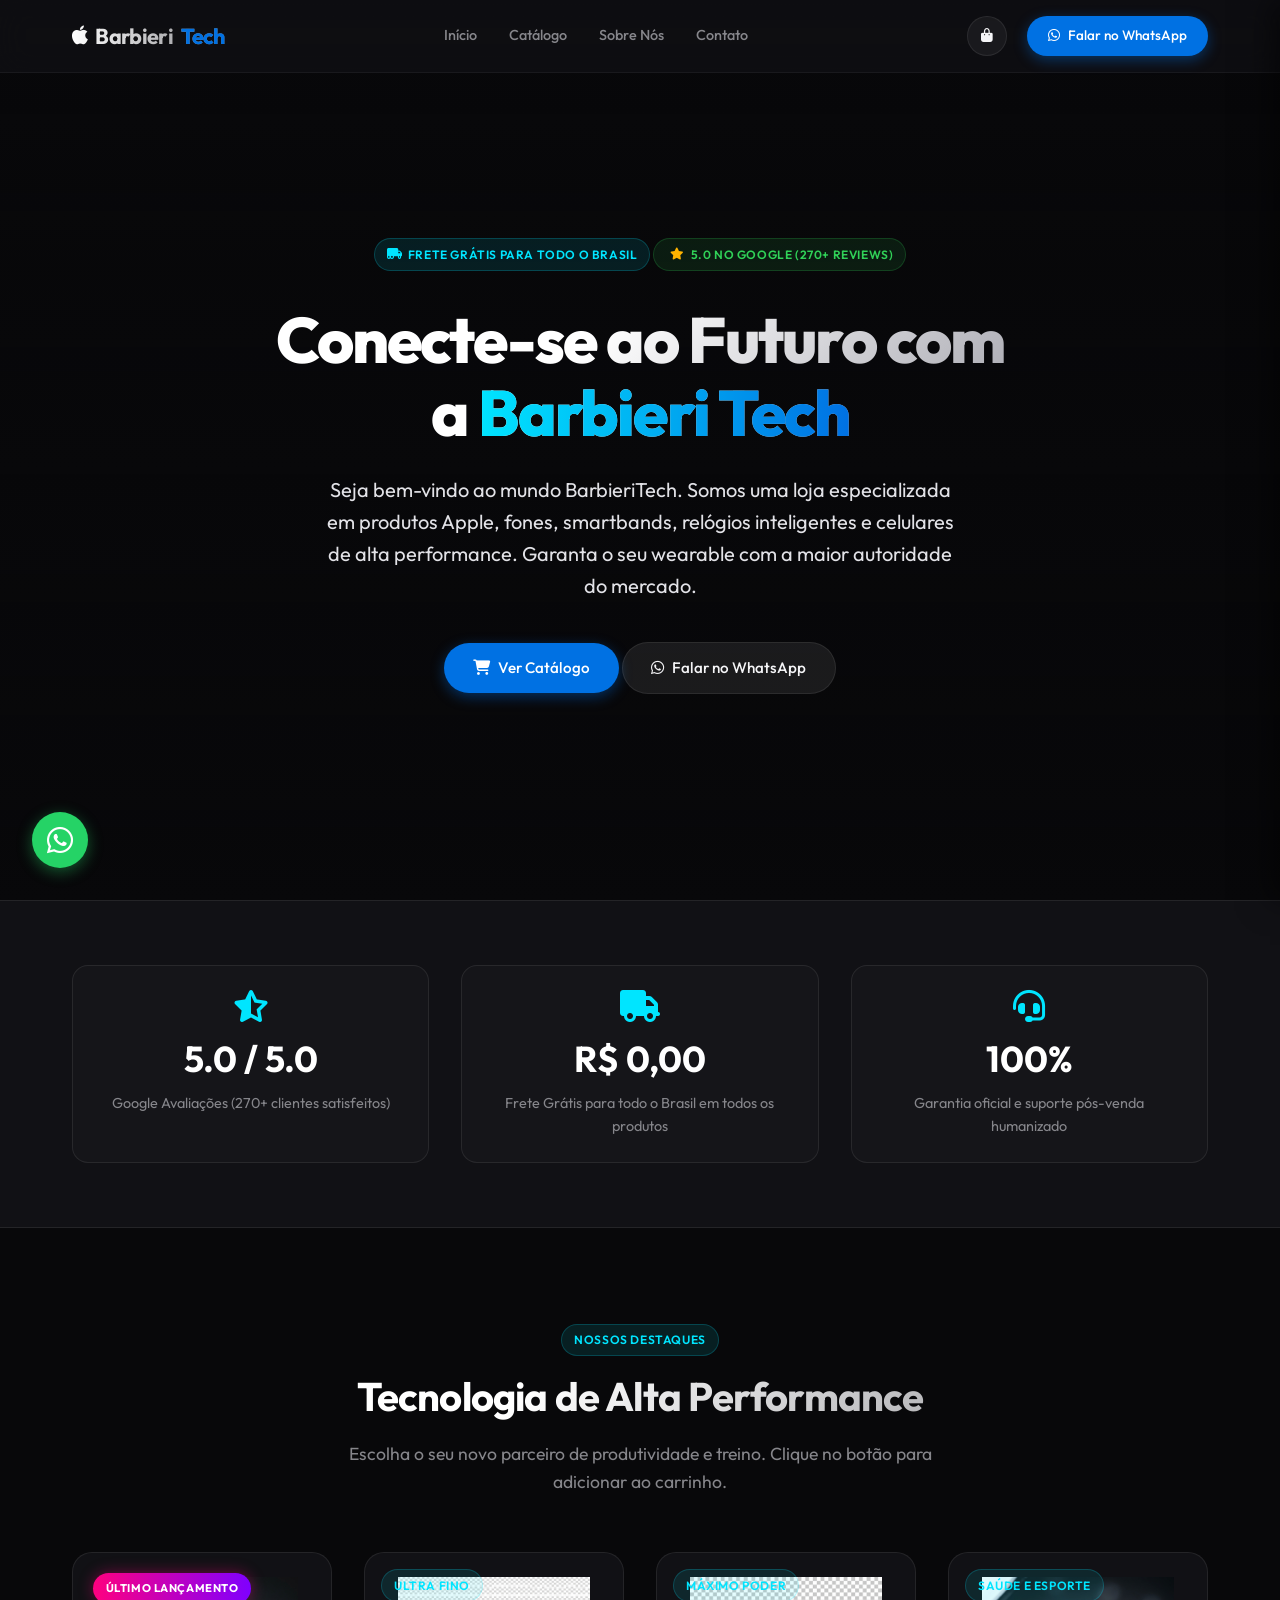
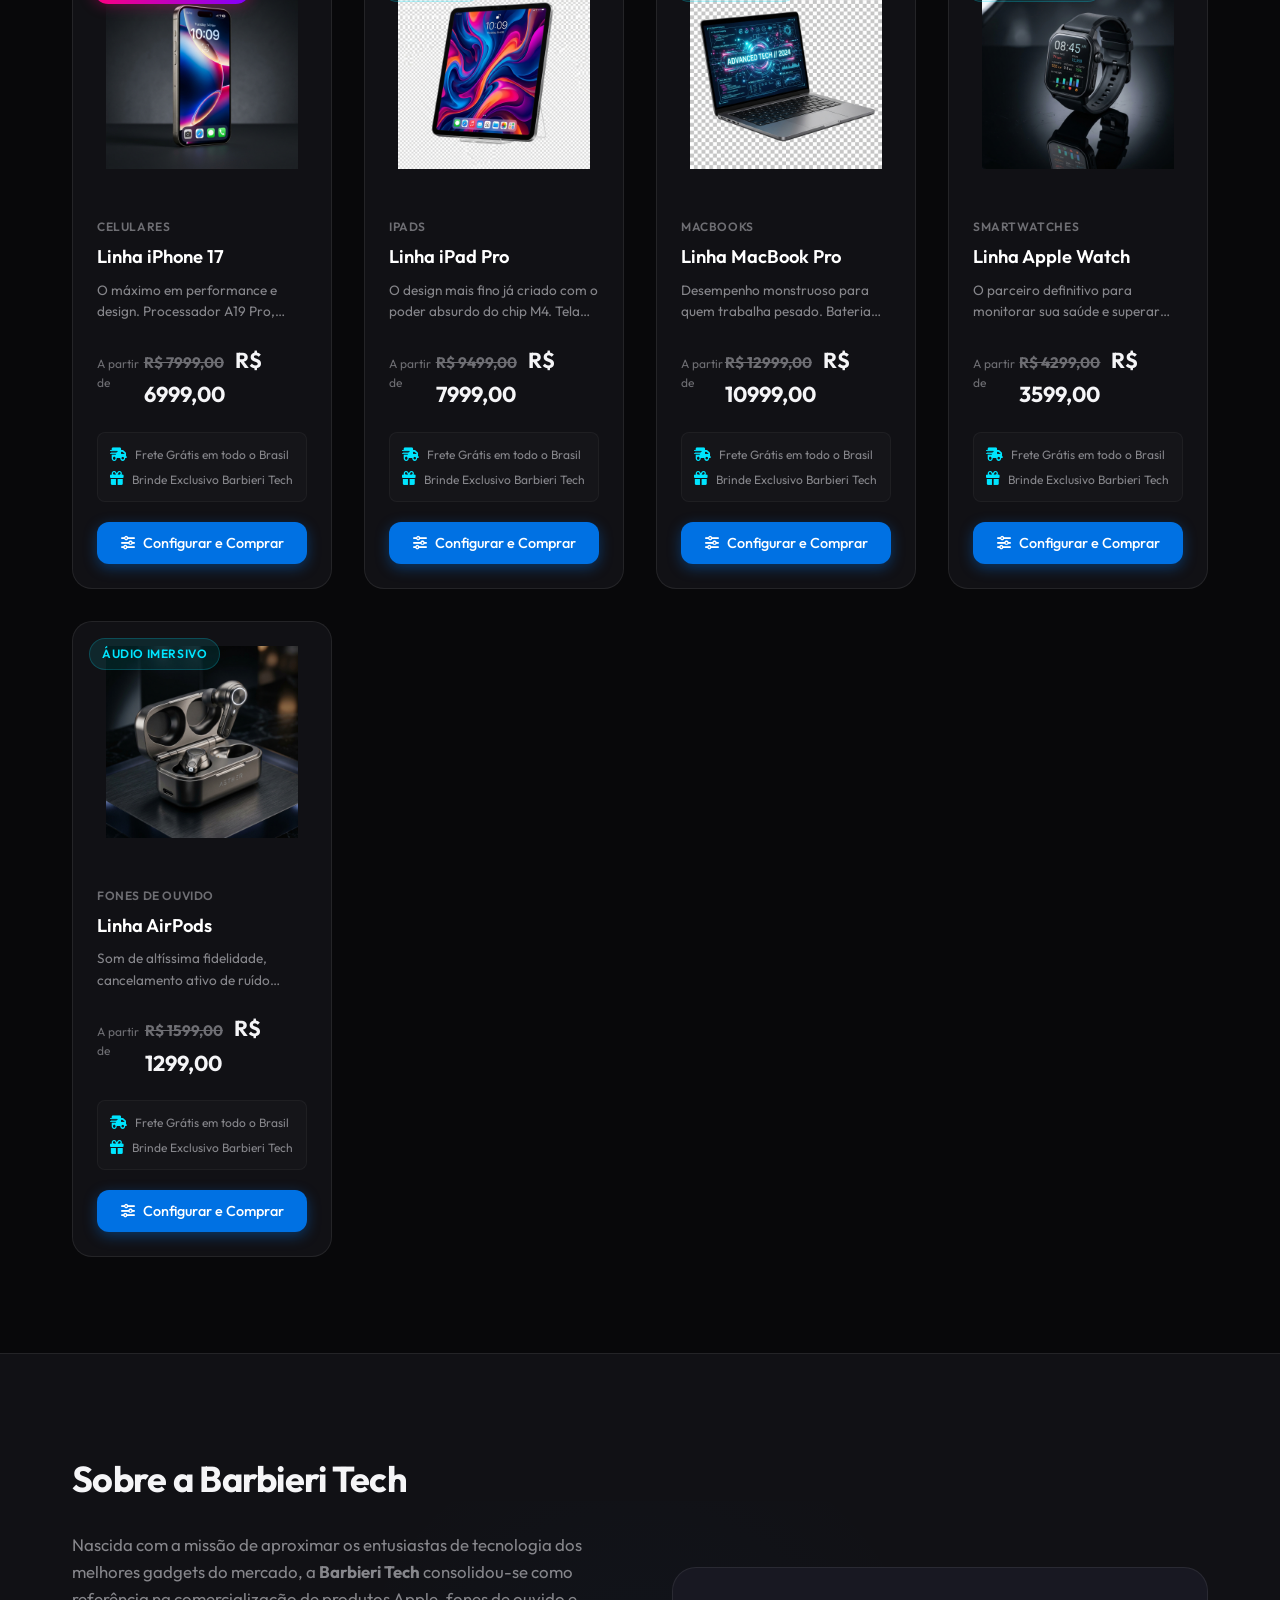
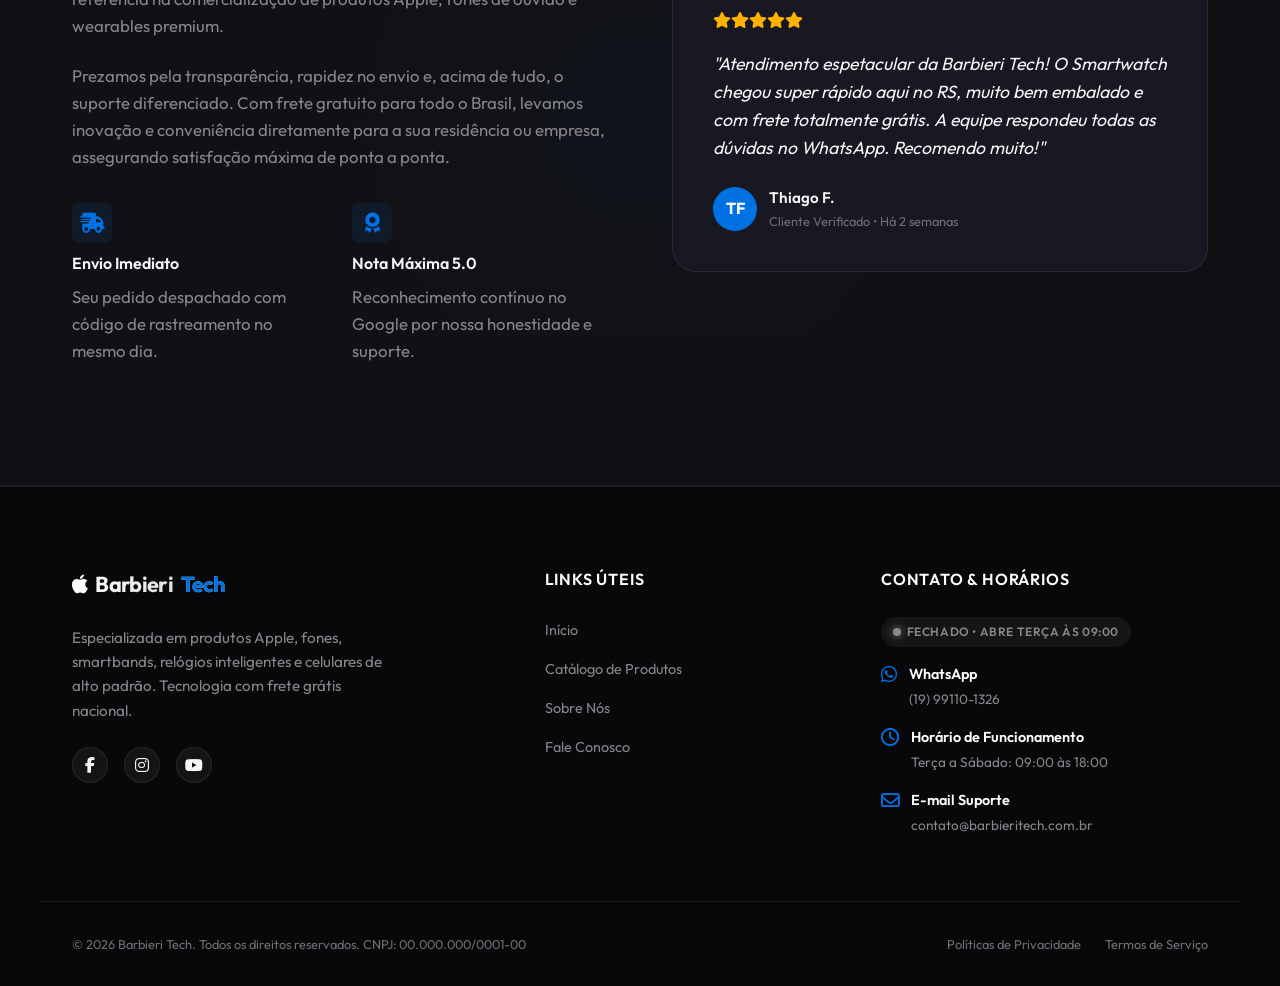
==== commit bc7e702b: "Restructure: Upgrade catalog to 5 Product Line Category Cards with direct WhatsApp modal checkout" ====
--- a/index.html
+++ b/index.html
@@ -376,8 +376,8 @@
               <span class="price-current" id="modal-price-current"></span>
               <span class="price-subtext">À vista no Pix (Frete Grátis)</span>
             </div>
-            <button class="btn btn-accent modal-action-btn" id="btn-modal-checkout">
-              <i class="fas fa-cart-plus"></i> Adicionar ao Carrinho
+            <button class="btn btn-whatsapp-checkout modal-action-btn" id="btn-modal-checkout">
+              <i class="fab fa-whatsapp"></i> Finalizar no WhatsApp
             </button>
           </div>
         </div>
--- a/style.css
+++ b/style.css
@@ -476,7 +476,7 @@
 
 .product-img-container {
   height: 240px;
-  background: radial-gradient(circle, rgba(255,255,255,0.02) 0%, rgba(0,0,0,0) 80%);
+  background: transparent;
   display: flex;
   align-items: center;
   justify-content: center;
@@ -1655,3 +1655,17 @@
   }
 }
 
+/* --- WHATSAPP DIRECT CHECKOUT BUTTON IN MODAL --- */
+.btn-whatsapp-checkout {
+  background-color: #25d366;
+  color: #fff;
+  font-weight: 700;
+  box-shadow: 0 4px 14px rgba(37, 211, 102, 0.4);
+}
+
+.btn-whatsapp-checkout:hover {
+  background-color: #20ba56;
+  transform: translateY(-2px);
+  box-shadow: 0 6px 20px rgba(37, 211, 102, 0.6);
+}
+
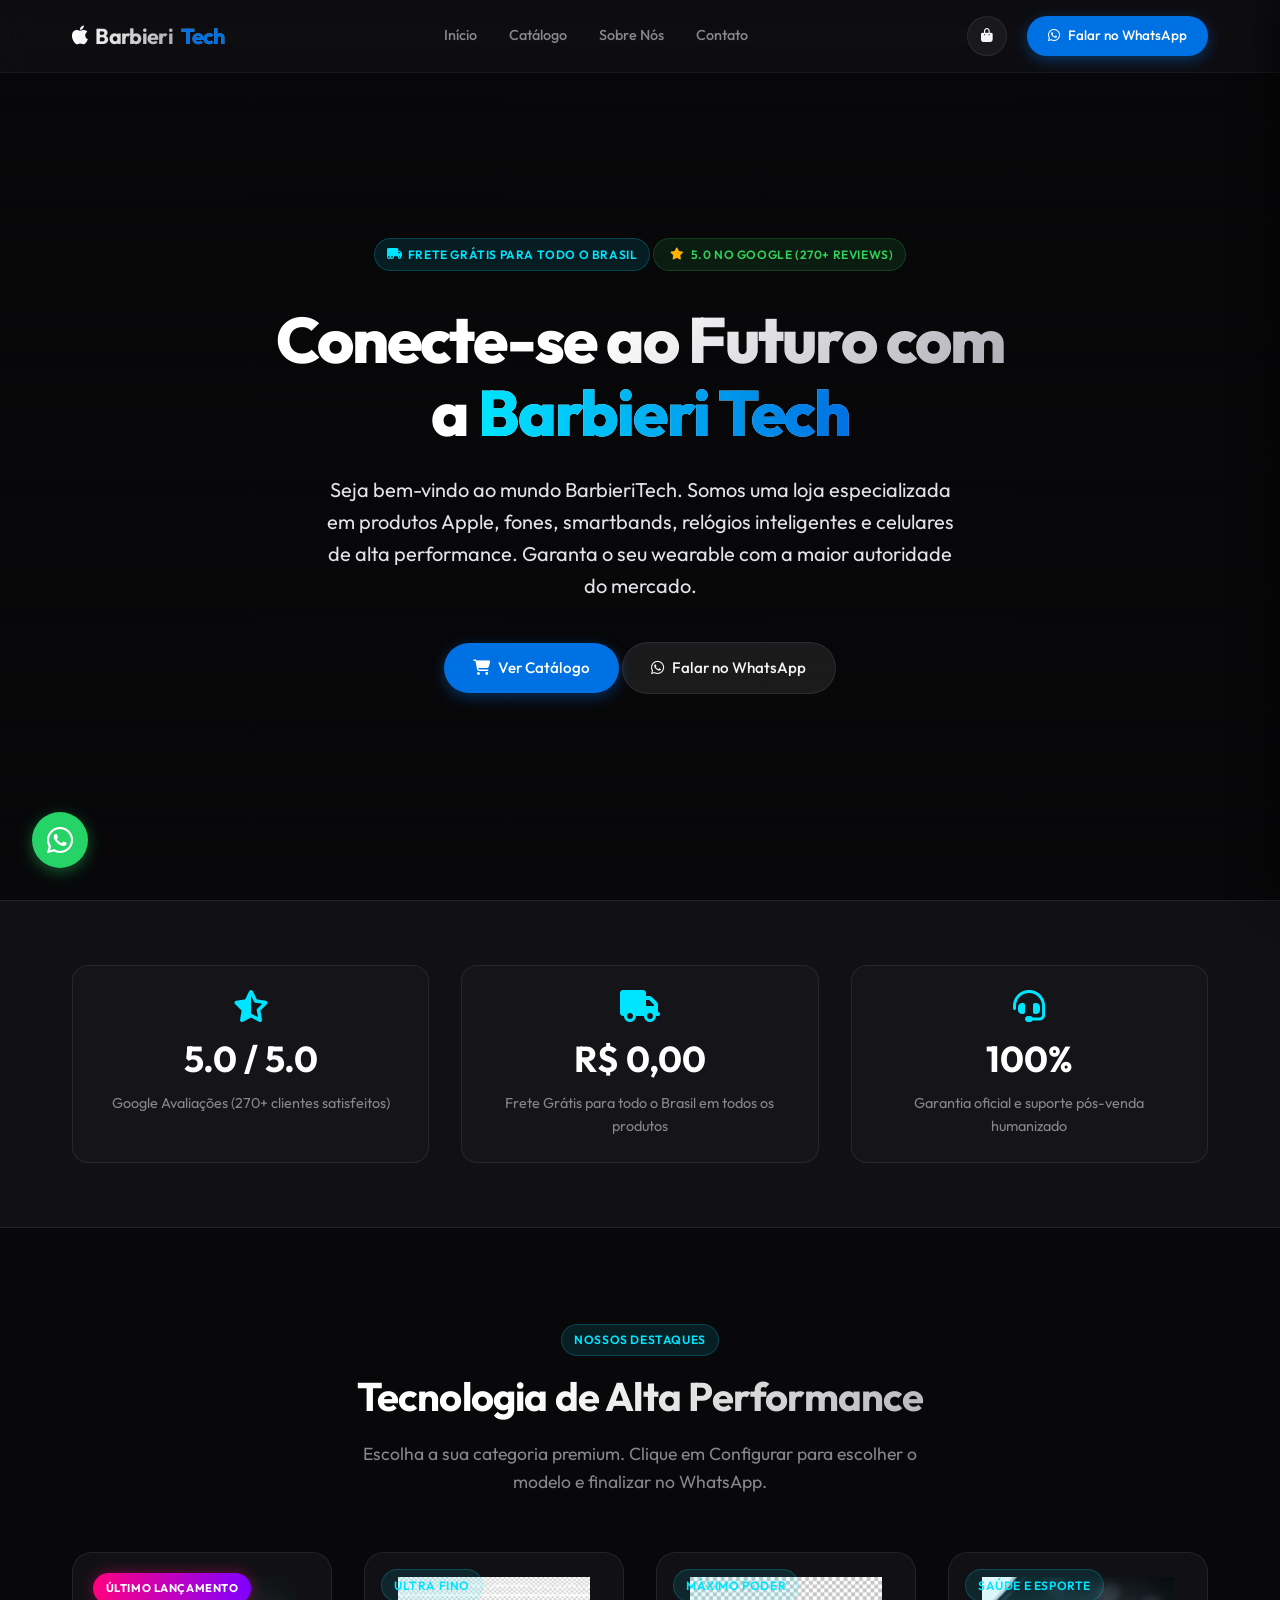
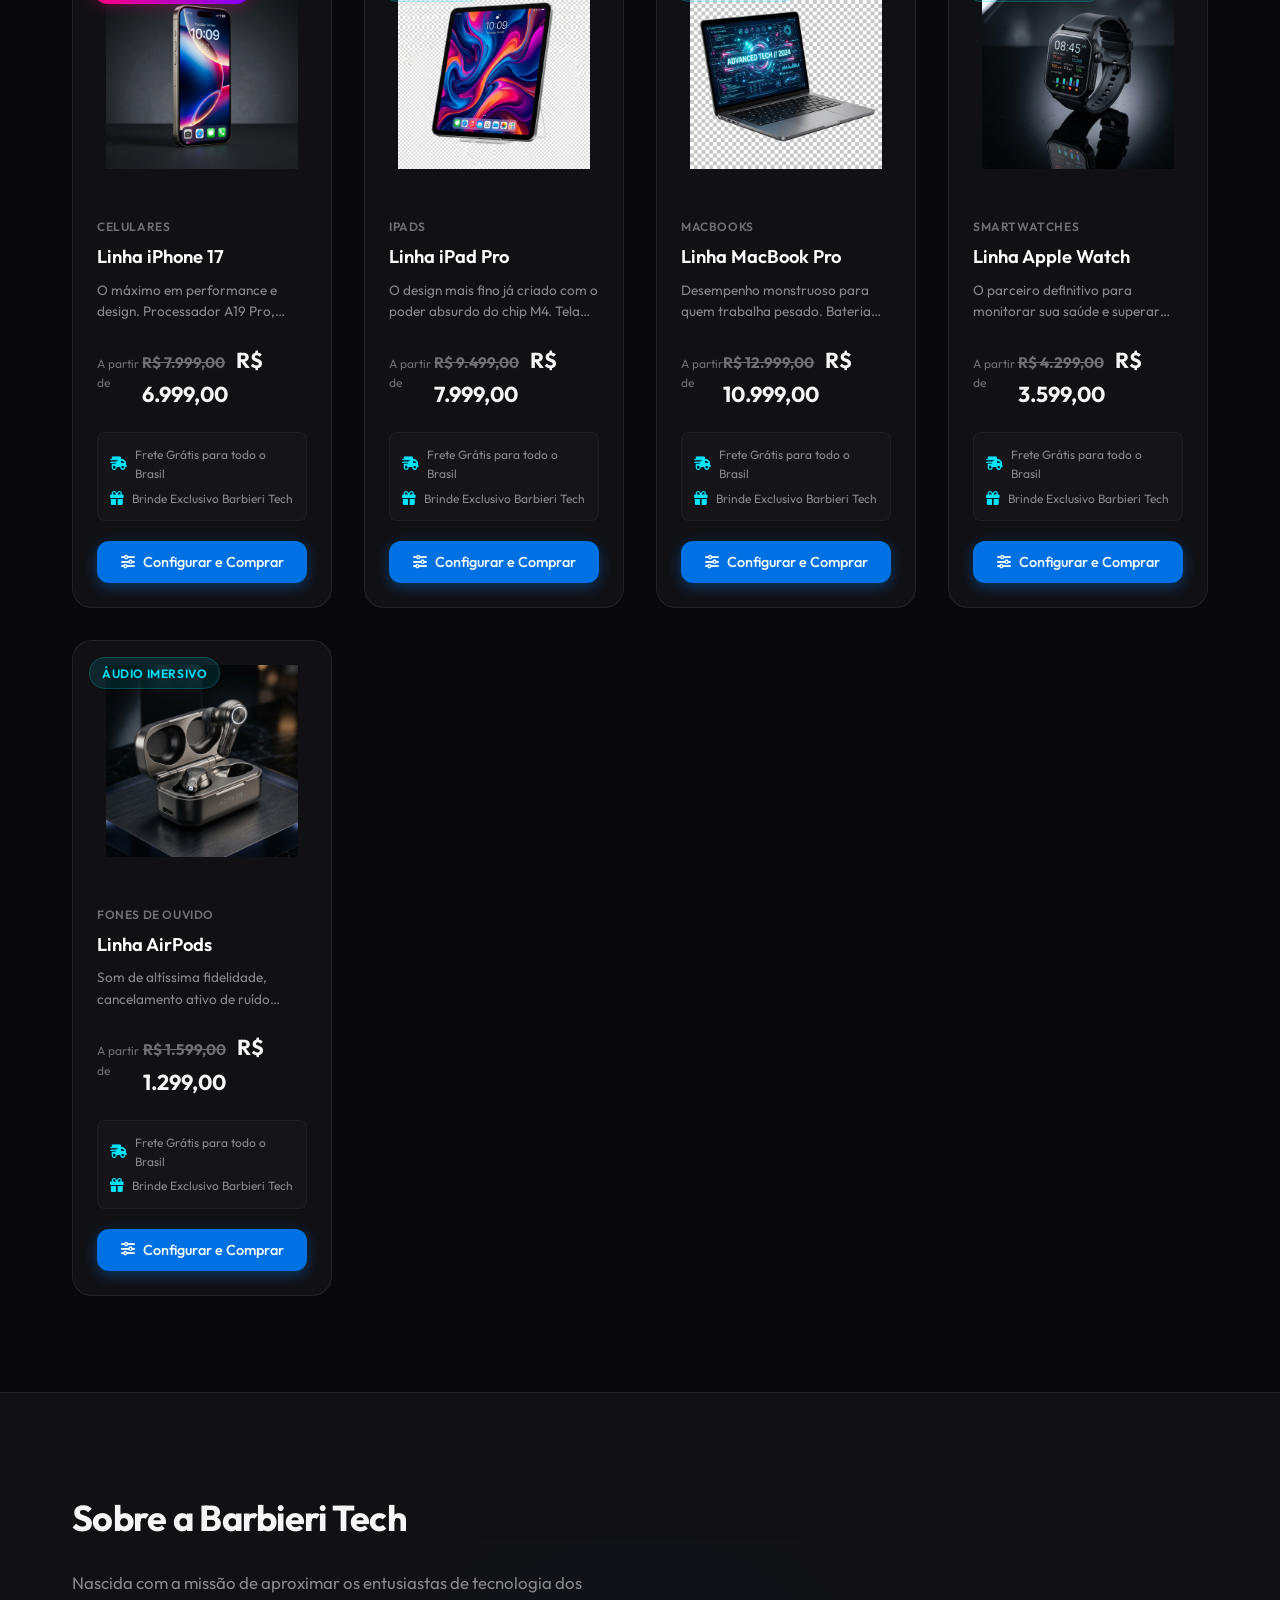
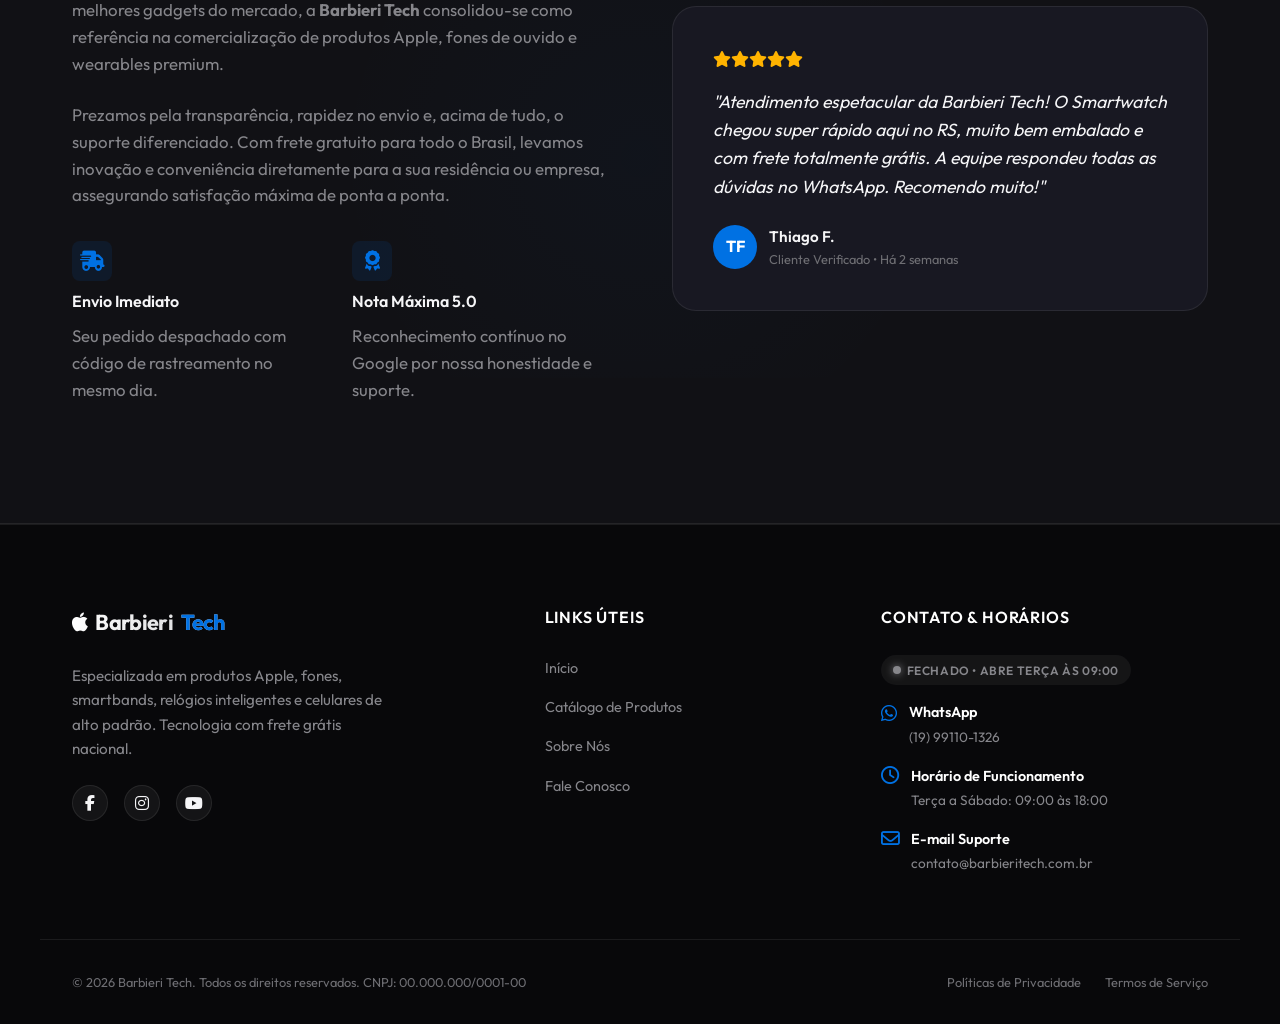
==== commit ba5123f2: "Refactor: migrate to static HTML cards & modals structure with global selection state and WhatsApp r" ====
--- a/index.html
+++ b/index.html
@@ -117,14 +117,143 @@
       <div class="section-header">
         <span class="badge badge-shipping" style="margin-bottom: 0.5rem;" id="catalog-badge">Nossos Destaques</span>
         <h2 class="section-title" id="catalog-title">Tecnologia de Alta Performance</h2>
-        <p class="section-subtitle" id="catalog-subtitle">Escolha o seu novo parceiro de produtividade e treino. Clique no botão para adicionar ao carrinho.</p>
+        <p class="section-subtitle" id="catalog-subtitle">Escolha a sua categoria premium. Clique em Configurar para escolher o modelo e finalizar no WhatsApp.</p>
       </div>
 
       <div class="products-grid" id="catalog-grid">
-        <!-- Os produtos serão renderizados dinamicamente pelo script.js -->
-        <div style="text-align: center; grid-column: 1 / -1; padding: 3rem; color: var(--text-secondary);">
-          <i class="fas fa-spinner fa-spin" style="font-size: 2rem; margin-bottom: 1rem; color: var(--accent);"></i>
-          <p>Carregando catálogo premium...</p>
+        <!-- Card 1: Linha iPhone 17 -->
+        <div class="product-card" id="card-iphone">
+          <div class="product-img-container">
+            <span class="product-card-badge">Último Lançamento</span>
+            <img src="assets/iphone.png" alt="Linha iPhone 17" class="product-img">
+          </div>
+          <div class="product-info">
+            <span class="product-category">Celulares</span>
+            <h3 class="product-title">Linha iPhone 17</h3>
+            <p class="product-desc">O máximo em performance e design. Processador A19 Pro, estrutura em titânio e sistema de câmeras avançado.</p>
+            <div class="product-price-row">
+              <span class="product-price-label">A partir de</span>
+              <div>
+                <span class="product-price original">R$ 7.999,00</span>
+                <span class="product-price">R$ 6.999,00</span>
+              </div>
+            </div>
+            <div class="product-card-trust-lines">
+              <div class="trust-line-item"><i class="fas fa-shipping-fast"></i> <span>Frete Grátis para todo o Brasil</span></div>
+              <div class="trust-line-item"><i class="fas fa-gift"></i> <span>Brinde Exclusivo Barbieri Tech</span></div>
+            </div>
+            <button class="btn btn-primary product-btn" onclick="abrirModal('modal-iphone')">
+              <i class="fas fa-sliders-h"></i> Configurar e Comprar
+            </button>
+          </div>
+        </div>
+
+        <!-- Card 2: Linha iPad Pro -->
+        <div class="product-card" id="card-ipad">
+          <div class="product-img-container">
+            <span class="badge badge-shipping product-badge">Ultra Fino</span>
+            <img src="assets/ipad.png" alt="Linha iPad Pro" class="product-img">
+          </div>
+          <div class="product-info">
+            <span class="product-category">iPads</span>
+            <h3 class="product-title">Linha iPad Pro</h3>
+            <p class="product-desc">O design mais fino já criado com o poder absurdo do chip M4. Tela Ultra Retina XDR espetacular.</p>
+            <div class="product-price-row">
+              <span class="product-price-label">A partir de</span>
+              <div>
+                <span class="product-price original">R$ 9.499,00</span>
+                <span class="product-price">R$ 7.999,00</span>
+              </div>
+            </div>
+            <div class="product-card-trust-lines">
+              <div class="trust-line-item"><i class="fas fa-shipping-fast"></i> <span>Frete Grátis para todo o Brasil</span></div>
+              <div class="trust-line-item"><i class="fas fa-gift"></i> <span>Brinde Exclusivo Barbieri Tech</span></div>
+            </div>
+            <button class="btn btn-primary product-btn" onclick="abrirModal('modal-ipad')">
+              <i class="fas fa-sliders-h"></i> Configurar e Comprar
+            </button>
+          </div>
+        </div>
+
+        <!-- Card 3: Linha MacBook Pro -->
+        <div class="product-card" id="card-macbook">
+          <div class="product-img-container">
+            <span class="badge badge-shipping product-badge">Máximo Poder</span>
+            <img src="assets/macbook.png" alt="Linha MacBook Pro" class="product-img">
+          </div>
+          <div class="product-info">
+            <span class="product-category">MacBooks</span>
+            <h3 class="product-title">Linha MacBook Pro</h3>
+            <p class="product-desc">Desempenho monstruoso para quem trabalha pesado. Bateria para o dia todo e tela Liquid Retina XDR.</p>
+            <div class="product-price-row">
+              <span class="product-price-label">A partir de</span>
+              <div>
+                <span class="product-price original">R$ 12.999,00</span>
+                <span class="product-price">R$ 10.999,00</span>
+              </div>
+            </div>
+            <div class="product-card-trust-lines">
+              <div class="trust-line-item"><i class="fas fa-shipping-fast"></i> <span>Frete Grátis para todo o Brasil</span></div>
+              <div class="trust-line-item"><i class="fas fa-gift"></i> <span>Brinde Exclusivo Barbieri Tech</span></div>
+            </div>
+            <button class="btn btn-primary product-btn" onclick="abrirModal('modal-macbook')">
+              <i class="fas fa-sliders-h"></i> Configurar e Comprar
+            </button>
+          </div>
+        </div>
+
+        <!-- Card 4: Linha Apple Watch -->
+        <div class="product-card" id="card-watch">
+          <div class="product-img-container">
+            <span class="badge badge-shipping product-badge">Saúde e Esporte</span>
+            <img src="assets/smartwatch.png" alt="Linha Apple Watch" class="product-img">
+          </div>
+          <div class="product-info">
+            <span class="product-category">Smartwatches</span>
+            <h3 class="product-title">Linha Apple Watch</h3>
+            <p class="product-desc">O parceiro definitivo para monitorar sua saúde e superar limites. Resistência extrema.</p>
+            <div class="product-price-row">
+              <span class="product-price-label">A partir de</span>
+              <div>
+                <span class="product-price original">R$ 4.299,00</span>
+                <span class="product-price">R$ 3.599,00</span>
+              </div>
+            </div>
+            <div class="product-card-trust-lines">
+              <div class="trust-line-item"><i class="fas fa-shipping-fast"></i> <span>Frete Grátis para todo o Brasil</span></div>
+              <div class="trust-line-item"><i class="fas fa-gift"></i> <span>Brinde Exclusivo Barbieri Tech</span></div>
+            </div>
+            <button class="btn btn-primary product-btn" onclick="abrirModal('modal-watch')">
+              <i class="fas fa-sliders-h"></i> Configurar e Comprar
+            </button>
+          </div>
+        </div>
+
+        <!-- Card 5: Linha AirPods -->
+        <div class="product-card" id="card-airpods">
+          <div class="product-img-container">
+            <span class="badge badge-shipping product-badge">Áudio Imersivo</span>
+            <img src="assets/airpods.png" alt="Linha AirPods" class="product-img">
+          </div>
+          <div class="product-info">
+            <span class="product-category">Fones de Ouvido</span>
+            <h3 class="product-title">Linha AirPods</h3>
+            <p class="product-desc">Som de altíssima fidelidade, cancelamento ativo de ruído superior e bateria de longa duração.</p>
+            <div class="product-price-row">
+              <span class="product-price-label">A partir de</span>
+              <div>
+                <span class="product-price original">R$ 1.599,00</span>
+                <span class="product-price">R$ 1.299,00</span>
+              </div>
+            </div>
+            <div class="product-card-trust-lines">
+              <div class="trust-line-item"><i class="fas fa-shipping-fast"></i> <span>Frete Grátis para todo o Brasil</span></div>
+              <div class="trust-line-item"><i class="fas fa-gift"></i> <span>Brinde Exclusivo Barbieri Tech</span></div>
+            </div>
+            <button class="btn btn-primary product-btn" onclick="abrirModal('modal-airpods')">
+              <i class="fas fa-sliders-h"></i> Configurar e Comprar
+            </button>
+          </div>
         </div>
       </div>
     </div>
@@ -279,104 +408,427 @@
     </div>
   </div>
 
-  <!-- PRODUCT DETAIL MODAL -->
-  <div class="modal-overlay" id="product-modal-overlay">
-    <div class="modal-container" id="product-modal-container">
-      <button class="modal-close-btn" id="btn-modal-close" aria-label="Fechar modal">&times;</button>
-      
+  <!-- PRODUCT DETAIL MODALS (STATIC DECLARATIONS) -->
+
+  <!-- Modal 1: iPhone -->
+  <div class="modal-overlay" id="modal-iphone">
+    <div class="modal-container">
+      <button class="modal-close-btn" onclick="fecharModal('modal-iphone')" aria-label="Fechar modal">&times;</button>
       <div class="modal-content-grid">
-        <!-- Image & Trust Badges -->
         <div class="modal-image-column">
           <div class="modal-img-wrapper">
-            <img src="" alt="" id="modal-product-img">
+            <img src="assets/iphone.png" alt="Linha iPhone 17" id="img-destaque-iphone">
           </div>
           <div class="modal-trust-info">
-            <div class="trust-item">
-              <i class="fas fa-shipping-fast"></i> <span>Frete Grátis em todo o Brasil</span>
-            </div>
-            <div class="trust-item">
-              <i class="fas fa-star text-gold"></i> <span>5.0 no Google (Nota Máxima)</span>
-            </div>
-            <div class="trust-item active-pulse-gift">
-              <i class="fas fa-gift"></i> <span>Incluso Brinde Exclusivo</span>
-            </div>
-          </div>
-        </div>
-        
-        <!-- Info & Config Selectors -->
+            <div class="trust-item"><i class="fas fa-shipping-fast"></i> <span>Frete Grátis para todo o Brasil</span></div>
+            <div class="trust-item"><i class="fas fa-star text-gold"></i> <span>5.0 no Google (Nota Máxima)</span></div>
+            <div class="trust-item active-pulse-gift"><i class="fas fa-gift"></i> <span>Incluso Brinde Exclusivo</span></div>
+          </div>
+        </div>
         <div class="modal-info-column">
-          <span class="modal-category" id="modal-product-category"></span>
-          <h2 class="modal-title" id="modal-product-title"></h2>
-          <p class="modal-desc" id="modal-product-desc"></p>
+          <span class="modal-category">Celulares</span>
+          <h2 class="modal-title">Linha iPhone 17</h2>
+          <p class="modal-desc">O máximo em performance e design. Processador A19 Pro, estrutura em titânio e sistema de câmeras avançado.</p>
           
-          <!-- Technical Specs Quick Grid -->
-          <div class="modal-specs-grid" id="modal-product-specs">
-            <!-- Dynamic specs here -->
-          </div>
-
-          <!-- Selectors -->
+          <div class="modal-specs-grid">
+            <div class="spec-item"><span class="spec-label">Processador</span><span class="spec-value">A19 Pro Neural Core</span></div>
+            <div class="spec-item"><span class="spec-label">Câmera</span><span class="spec-value">48MP Fusion principal</span></div>
+            <div class="spec-item"><span class="spec-label">Tela</span><span class="spec-value">Super Retina XDR</span></div>
+            <div class="spec-item"><span class="spec-label">Construção</span><span class="spec-value">Titânio Aeroespacial</span></div>
+          </div>
+
           <div class="modal-selectors">
-            <!-- Model -->
-            <div class="selector-group" id="group-model">
+            <div class="selector-group">
               <label class="selector-label">Escolha o Modelo:</label>
-              <div class="selector-options" id="options-model"></div>
+              <div class="selector-options">
+                <button class="selector-btn selected" onclick="selectModel('iphone', 'iPhone 17', 6999, 'https://images.unsplash.com/photo-1696446701796-da61225697cc?q=80&w=800&auto=format&fit=crop', this)">iPhone 17</button>
+                <button class="selector-btn" onclick="selectModel('iphone', 'iPhone 17 Plus', 7599, 'https://images.unsplash.com/photo-1695048133142-1a20484d2569?q=80&w=800&auto=format&fit=crop', this)">iPhone 17 Plus</button>
+                <button class="selector-btn" onclick="selectModel('iphone', 'iPhone 17 Pro', 8599, 'https://images.unsplash.com/photo-1726058428469-8041065f02bc?q=80&w=800&auto=format&fit=crop', this)">iPhone 17 Pro</button>
+                <button class="selector-btn" onclick="selectModel('iphone', 'iPhone 17 Pro Max', 9399, 'assets/iphone.png', this)">iPhone 17 Pro Max</button>
+              </div>
             </div>
             
-            <!-- MacBook specific: Screen Size -->
-            <div class="selector-group" id="group-screen">
-              <label class="selector-label">Tamanho de Tela:</label>
-              <div class="selector-options" id="options-screen"></div>
-            </div>
-
-            <!-- Apple Watch specific: Case Size -->
-            <div class="selector-group" id="group-case">
-              <label class="selector-label">Tamanho de Caixa:</label>
-              <div class="selector-options" id="options-case"></div>
-            </div>
-
-            <!-- Apple Watch specific: Strap Type -->
-            <div class="selector-group" id="group-strap">
-              <label class="selector-label">Tipo de Pulseira:</label>
-              <div class="selector-options" id="options-strap"></div>
-            </div>
-
-            <!-- Colors -->
-            <div class="selector-group" id="group-color">
-              <label class="selector-label">Cor: <span class="selected-color-name" id="selected-color-label"></span></label>
-              <div class="color-options-grid" id="options-color"></div>
-            </div>
-
-            <!-- Storage -->
-            <div class="selector-group" id="group-storage">
-              <label class="selector-label">Armazenamento / Capacidade:</label>
-              <div class="selector-options" id="options-storage"></div>
-            </div>
-          </div>
-
-          <!-- Box Info & Gift -->
+            <div class="selector-group">
+              <label class="selector-label">Cor: <span class="selected-color-name" id="color-label-iphone">Titânio Deserto</span></label>
+              <div class="color-options-grid">
+                <button class="color-circle-btn selected" onclick="selectColor('iphone', 'Titânio Deserto', this)" title="Titânio Deserto"><span class="color-inner" style="background-color: #c2b29f"></span></button>
+                <button class="color-circle-btn" onclick="selectColor('iphone', 'Titânio Concreto', this)" title="Titânio Concreto"><span class="color-inner" style="background-color: #8c8d90"></span></button>
+                <button class="color-circle-btn" onclick="selectColor('iphone', 'Preto Espacial', this)" title="Preto Espacial"><span class="color-inner" style="background-color: #1c1d21"></span></button>
+                <button class="color-circle-btn" onclick="selectColor('iphone', 'Prata', this)" title="Prata"><span class="color-inner" style="background-color: #e3e4e5"></span></button>
+              </div>
+            </div>
+
+            <div class="selector-group">
+              <label class="selector-label">Armazenamento:</label>
+              <div class="selector-options">
+                <button class="selector-btn selected" onclick="selectStorage('iphone', '128GB', 0, this)">128GB</button>
+                <button class="selector-btn" onclick="selectStorage('iphone', '256GB', 600, this)">256GB</button>
+                <button class="selector-btn" onclick="selectStorage('iphone', '512GB', 1400, this)">512GB</button>
+                <button class="selector-btn" onclick="selectStorage('iphone', '1TB', 2600, this)">1TB</button>
+              </div>
+            </div>
+          </div>
+
           <div class="modal-box-info">
             <h4 class="box-info-title"><i class="fas fa-box-open"></i> O que vem na caixa:</h4>
-            <ul class="box-items-list" id="modal-box-items">
-              <!-- Dynamic list -->
+            <ul class="box-items-list">
+              <li>iPhone com iOS 19</li>
+              <li>Cabo USB-C Premium trançado (1m)</li>
+              <li>Manuais de Instrução</li>
             </ul>
-            
             <div class="gift-banner">
-              <div class="gift-banner-header">
-                <i class="fas fa-gift"></i>
-                <span>Brinde Especial Barbieri Tech</span>
-              </div>
-              <p class="gift-banner-text" id="modal-gift-text"></p>
-            </div>
-          </div>
-
-          <!-- Price & Checkout Row -->
+              <div class="gift-banner-header"><i class="fas fa-gift"></i> <span>Brinde Especial Barbieri Tech</span></div>
+              <p class="gift-banner-text">Capa Protetora MagSafe Slim Clear + Película de Privacidade em Cerâmica Aplicada</p>
+            </div>
+          </div>
+
           <div class="modal-footer-row">
             <div class="modal-price-box">
-              <span class="price-original" id="modal-price-original"></span>
-              <span class="price-current" id="modal-price-current"></span>
+              <span class="price-original" id="price-orig-iphone">R$ 8.048,85</span>
+              <span class="price-current" id="price-curr-iphone">R$ 6.999,00</span>
               <span class="price-subtext">À vista no Pix (Frete Grátis)</span>
             </div>
-            <button class="btn btn-whatsapp-checkout modal-action-btn" id="btn-modal-checkout">
+            <button class="btn btn-whatsapp-checkout modal-action-btn" onclick="checkoutWhatsApp('iphone')">
+              <i class="fab fa-whatsapp"></i> Finalizar no WhatsApp
+            </button>
+          </div>
+        </div>
+      </div>
+    </div>
+  </div>
+
+  <!-- Modal 2: iPad -->
+  <div class="modal-overlay" id="modal-ipad">
+    <div class="modal-container">
+      <button class="modal-close-btn" onclick="fecharModal('modal-ipad')" aria-label="Fechar modal">&times;</button>
+      <div class="modal-content-grid">
+        <div class="modal-image-column">
+          <div class="modal-img-wrapper">
+            <img src="assets/ipad.png" alt="Linha iPad Pro" id="img-destaque-ipad">
+          </div>
+          <div class="modal-trust-info">
+            <div class="trust-item"><i class="fas fa-shipping-fast"></i> <span>Frete Grátis para todo o Brasil</span></div>
+            <div class="trust-item"><i class="fas fa-star text-gold"></i> <span>5.0 no Google (Nota Máxima)</span></div>
+            <div class="trust-item active-pulse-gift"><i class="fas fa-gift"></i> <span>Incluso Brinde Exclusivo</span></div>
+          </div>
+        </div>
+        <div class="modal-info-column">
+          <span class="modal-category">iPads</span>
+          <h2 class="modal-title">Linha iPad Pro</h2>
+          <p class="modal-desc">O design mais fino já criado com o poder absurdo do chip M4. Tela Ultra Retina XDR espetacular.</p>
+          
+          <div class="modal-specs-grid">
+            <div class="spec-item"><span class="spec-label">Processador</span><span class="spec-value">Apple M4 (Até 10 núcleos)</span></div>
+            <div class="spec-item"><span class="spec-label">Tela</span><span class="spec-value">Tandem OLED Liquid Retina XDR</span></div>
+            <div class="spec-item"><span class="spec-label">Gráficos</span><span class="spec-value">GPU de 10 núcleos</span></div>
+          </div>
+
+          <div class="modal-selectors">
+            <div class="selector-group">
+              <label class="selector-label">Escolha o Modelo:</label>
+              <div class="selector-options">
+                <button class="selector-btn selected" onclick="selectModel('ipad', 'iPad Air M2', 5499, 'https://images.unsplash.com/photo-1544244015-0df4b3ffc6b0?q=80&w=800&auto=format&fit=crop', this)">iPad Air M2</button>
+                <button class="selector-btn" onclick="selectModel('ipad', 'iPad Pro M4', 7999, 'assets/ipad.png', this)">iPad Pro M4</button>
+              </div>
+            </div>
+            
+            <div class="selector-group">
+              <label class="selector-label">Cor: <span class="selected-color-name" id="color-label-ipad">Cinza Espacial</span></label>
+              <div class="color-options-grid">
+                <button class="color-circle-btn selected" onclick="selectColor('ipad', 'Cinza Espacial', this)" title="Cinza Espacial"><span class="color-inner" style="background-color: #4b4c4e"></span></button>
+                <button class="color-circle-btn" onclick="selectColor('ipad', 'Estelar', this)" title="Estelar"><span class="color-inner" style="background-color: #dfdcd4"></span></button>
+                <button class="color-circle-btn" onclick="selectColor('ipad', 'Prata', this)" title="Prata"><span class="color-inner" style="background-color: #e3e4e5"></span></button>
+              </div>
+            </div>
+
+            <div class="selector-group">
+              <label class="selector-label">Armazenamento:</label>
+              <div class="selector-options">
+                <button class="selector-btn selected" onclick="selectStorage('ipad', '128GB', 0, this)">128GB</button>
+                <button class="selector-btn" onclick="selectStorage('ipad', '256GB', 600, this)">256GB</button>
+                <button class="selector-btn" onclick="selectStorage('ipad', '512GB', 1400, this)">512GB</button>
+                <button class="selector-btn" onclick="selectStorage('ipad', '1TB', 2600, this)">1TB</button>
+              </div>
+            </div>
+          </div>
+
+          <div class="modal-box-info">
+            <h4 class="box-info-title"><i class="fas fa-box-open"></i> O que vem na caixa:</h4>
+            <ul class="box-items-list">
+              <li>iPad com iPadOS</li>
+              <li>Cabo de carregamento USB-C (1m)</li>
+              <li>Manuais</li>
+            </ul>
+            <div class="gift-banner">
+              <div class="gift-banner-header"><i class="fas fa-gift"></i> <span>Brinde Especial Barbieri Tech</span></div>
+              <p class="gift-banner-text">Capa Magnética Smart Folio com imagem inteligente + Película Protetora Fosca</p>
+            </div>
+          </div>
+
+          <div class="modal-footer-row">
+            <div class="modal-price-box">
+              <span class="price-original" id="price-orig-ipad">R$ 6.323,85</span>
+              <span class="price-current" id="price-curr-ipad">R$ 5.499,00</span>
+              <span class="price-subtext">À vista no Pix (Frete Grátis)</span>
+            </div>
+            <button class="btn btn-whatsapp-checkout modal-action-btn" onclick="checkoutWhatsApp('ipad')">
+              <i class="fab fa-whatsapp"></i> Finalizar no WhatsApp
+            </button>
+          </div>
+        </div>
+      </div>
+    </div>
+  </div>
+
+  <!-- Modal 3: MacBook -->
+  <div class="modal-overlay" id="modal-macbook">
+    <div class="modal-container">
+      <button class="modal-close-btn" onclick="fecharModal('modal-macbook')" aria-label="Fechar modal">&times;</button>
+      <div class="modal-content-grid">
+        <div class="modal-image-column">
+          <div class="modal-img-wrapper">
+            <img src="assets/macbook.png" alt="Linha MacBook Pro" id="img-destaque-macbook">
+          </div>
+          <div class="modal-trust-info">
+            <div class="trust-item"><i class="fas fa-shipping-fast"></i> <span>Frete Grátis para todo o Brasil</span></div>
+            <div class="trust-item"><i class="fas fa-star text-gold"></i> <span>5.0 no Google (Nota Máxima)</span></div>
+            <div class="trust-item active-pulse-gift"><i class="fas fa-gift"></i> <span>Incluso Brinde Exclusivo</span></div>
+          </div>
+        </div>
+        <div class="modal-info-column">
+          <span class="modal-category">MacBooks</span>
+          <h2 class="modal-title">Linha MacBook Pro</h2>
+          <p class="modal-desc">Desempenho monstruoso para quem trabalha pesado. Bateria para o dia todo e tela Liquid Retina XDR.</p>
+          
+          <div class="modal-specs-grid">
+            <div class="spec-item"><span class="spec-label">Processador</span><span class="spec-value">Chip Apple M3 ou M4 Pro/Max</span></div>
+            <div class="spec-item"><span class="spec-label">Tela</span><span class="spec-value">13.6\" ou 15.3\" Liquid Retina</span></div>
+            <div class="spec-item"><span class="spec-label">Bateria</span><span class="spec-value">Até 22 horas de autonomia</span></div>
+          </div>
+
+          <div class="modal-selectors">
+            <div class="selector-group">
+              <label class="selector-label">Escolha o Modelo:</label>
+              <div class="selector-options">
+                <button class="selector-btn selected" onclick="selectModel('macbook', 'MacBook Air M3', 10999, 'https://images.unsplash.com/photo-1517336714731-489689fd1ca8?q=80&w=800&auto=format&fit=crop', this)">MacBook Air M3</button>
+                <button class="selector-btn" onclick="selectModel('macbook', 'MacBook Pro M4', 14999, 'assets/macbook.png', this)">MacBook Pro M4</button>
+              </div>
+            </div>
+
+            <div class="selector-group">
+              <label class="selector-label">Tamanho de Tela:</label>
+              <div class="selector-options">
+                <button class="selector-btn selected" onclick="selectScreenSize('macbook', '13\"', 0, this)">13.6\"</button>
+                <button class="selector-btn" onclick="selectScreenSize('macbook', '15\"', 1500, this)">15.3\"</button>
+              </div>
+            </div>
+            
+            <div class="selector-group">
+              <label class="selector-label">Cor: <span class="selected-color-name" id="color-label-macbook">Preto Espacial</span></label>
+              <div class="color-options-grid">
+                <button class="color-circle-btn selected" onclick="selectColor('macbook', 'Preto Espacial', this)" title="Preto Espacial"><span class="color-inner" style="background-color: #1d1e22"></span></button>
+                <button class="color-circle-btn" onclick="selectColor('macbook', 'Prata', this)" title="Prata"><span class="color-inner" style="background-color: #e3e4e5"></span></button>
+                <button class="color-circle-btn" onclick="selectColor('macbook', 'Cinza Espacial', this)" title="Cinza Espacial"><span class="color-inner" style="background-color: #4b4c4e"></span></button>
+              </div>
+            </div>
+
+            <div class="selector-group">
+              <label class="selector-label">Armazenamento:</label>
+              <div class="selector-options">
+                <button class="selector-btn selected" onclick="selectStorage('macbook', '256GB', 0, this)">256GB</button>
+                <button class="selector-btn" onclick="selectStorage('macbook', '512GB', 1200, this)">512GB</button>
+                <button class="selector-btn" onclick="selectStorage('macbook', '1TB', 2400, this)">1TB</button>
+                <button class="selector-btn" onclick="selectStorage('macbook', '2TB', 4400, this)">2TB</button>
+              </div>
+            </div>
+          </div>
+
+          <div class="modal-box-info">
+            <h4 class="box-info-title"><i class="fas fa-box-open"></i> O que vem na caixa:</h4>
+            <ul class="box-items-list">
+              <li>MacBook Pro</li>
+              <li>Cabo MagSafe 3 (2m)</li>
+              <li>Adaptador de energia USB-C</li>
+              <li>Manuais</li>
+            </ul>
+            <div class="gift-banner">
+              <div class="gift-banner-header"><i class="fas fa-gift"></i> <span>Brinde Especial Barbieri Tech</span></div>
+              <p class="gift-banner-text">Hub Adaptador USB-C Multiportas de Alumínio (HDMI, USB 3.0, SD/MicroSD)</p>
+            </div>
+          </div>
+
+          <div class="modal-footer-row">
+            <div class="modal-price-box">
+              <span class="price-original" id="price-orig-macbook">R$ 12.648,85</span>
+              <span class="price-current" id="price-curr-macbook">R$ 10.999,00</span>
+              <span class="price-subtext">À vista no Pix (Frete Grátis)</span>
+            </div>
+            <button class="btn btn-whatsapp-checkout modal-action-btn" onclick="checkoutWhatsApp('macbook')">
+              <i class="fab fa-whatsapp"></i> Finalizar no WhatsApp
+            </button>
+          </div>
+        </div>
+      </div>
+    </div>
+  </div>
+
+  <!-- Modal 4: Apple Watch -->
+  <div class="modal-overlay" id="modal-watch">
+    <div class="modal-container">
+      <button class="modal-close-btn" onclick="fecharModal('modal-watch')" aria-label="Fechar modal">&times;</button>
+      <div class="modal-content-grid">
+        <div class="modal-image-column">
+          <div class="modal-img-wrapper">
+            <img src="assets/smartwatch.png" alt="Linha Apple Watch" id="img-destaque-watch">
+          </div>
+          <div class="modal-trust-info">
+            <div class="trust-item"><i class="fas fa-shipping-fast"></i> <span>Frete Grátis para todo o Brasil</span></div>
+            <div class="trust-item"><i class="fas fa-star text-gold"></i> <span>5.0 no Google (Nota Máxima)</span></div>
+            <div class="trust-item active-pulse-gift"><i class="fas fa-gift"></i> <span>Incluso Brinde Exclusivo</span></div>
+          </div>
+        </div>
+        <div class="modal-info-column">
+          <span class="modal-category">Smartwatches</span>
+          <h2 class="modal-title">Linha Apple Watch</h2>
+          <p class="modal-desc">O parceiro definitivo para monitorar sua saúde e superar limites. Resistência extrema.</p>
+          
+          <div class="modal-specs-grid">
+            <div class="spec-item"><span class="spec-label">Processador</span><span class="spec-value">Chip S9 SiP ou S10</span></div>
+            <div class="spec-item"><span class="spec-label">Sensores</span><span class="spec-value">ECG, Oxigênio e Temperatura</span></div>
+            <div class="spec-item"><span class="spec-label">Construção</span><span class="spec-value">Alumínio ou Titânio Aeroespacial</span></div>
+          </div>
+
+          <div class="modal-selectors">
+            <div class="selector-group">
+              <label class="selector-label">Escolha o Modelo:</label>
+              <div class="selector-options">
+                <button class="selector-btn selected" onclick="selectModel('watch', 'Apple Watch Series 9', 3599, 'https://images.unsplash.com/photo-1508685096489-7aacd43bd3b1?q=80&w=800&auto=format&fit=crop', this)">Series 9</button>
+                <button class="selector-btn" onclick="selectModel('watch', 'Apple Watch Ultra 2', 5999, 'assets/smartwatch.png', this)">Ultra 2</button>
+              </div>
+            </div>
+
+            <div class="selector-group" id="watch-case-size-group">
+              <label class="selector-label">Tamanho de Caixa:</label>
+              <div class="selector-options">
+                <button class="selector-btn selected" id="btn-case-41" onclick="selectCaseSize('watch', '41mm', 0, this)">41mm</button>
+                <button class="selector-btn" id="btn-case-45" onclick="selectCaseSize('watch', '45mm', 400, this)">45mm</button>
+                <button class="selector-btn" id="btn-case-49" style="display:none;" onclick="selectCaseSize('watch', '49mm', 0, this)">49mm</button>
+              </div>
+            </div>
+
+            <div class="selector-group" id="watch-strap-group" style="display:none;">
+              <label class="selector-label">Tipo de Pulseira:</label>
+              <div class="selector-options">
+                <button class="selector-btn selected" onclick="selectStrap('watch', 'Pulseira Esportiva', this)">Esportiva</button>
+                <button class="selector-btn" onclick="selectStrap('watch', 'Pulseira Trail', this)">Trail</button>
+                <button class="selector-btn" onclick="selectStrap('watch', 'Pulseira Oceano', this)">Oceano</button>
+              </div>
+            </div>
+            
+            <div class="selector-group">
+              <label class="selector-label">Cor: <span class="selected-color-name" id="color-label-watch">Estelar</span></label>
+              <div class="color-options-grid">
+                <button class="color-circle-btn selected" onclick="selectColor('watch', 'Estelar', this)" title="Estelar"><span class="color-inner" style="background-color: #dfdcd4"></span></button>
+                <button class="color-circle-btn" onclick="selectColor('watch', 'Preto Espacial', this)" title="Preto Espacial"><span class="color-inner" style="background-color: #232426"></span></button>
+                <button class="color-circle-btn" onclick="selectColor('watch', 'Titânio Natural', this)" title="Titânio Natural"><span class="color-inner" style="background-color: #c2b29f"></span></button>
+              </div>
+            </div>
+          </div>
+
+          <div class="modal-box-info">
+            <h4 class="box-info-title"><i class="fas fa-box-open"></i> O que vem na caixa:</h4>
+            <ul class="box-items-list">
+              <li>Caixa do Apple Watch</li>
+              <li>Pulseira do modelo correspondente</li>
+              <li>Cabo magnético de carregamento rápido USB-C</li>
+            </ul>
+            <div class="gift-banner">
+              <div class="gift-banner-header"><i class="fas fa-gift"></i> <span>Brinde Especial Barbieri Tech</span></div>
+              <p class="gift-banner-text">Pulseira Milanese Metálica Extra de Aço Inoxidável com fecho magnético</p>
+            </div>
+          </div>
+
+          <div class="modal-footer-row">
+            <div class="modal-price-box">
+              <span class="price-original" id="price-orig-watch">R$ 4.138,85</span>
+              <span class="price-current" id="price-curr-watch">R$ 3.599,00</span>
+              <span class="price-subtext">À vista no Pix (Frete Grátis)</span>
+            </div>
+            <button class="btn btn-whatsapp-checkout modal-action-btn" onclick="checkoutWhatsApp('watch')">
+              <i class="fab fa-whatsapp"></i> Finalizar no WhatsApp
+            </button>
+          </div>
+        </div>
+      </div>
+    </div>
+  </div>
+
+  <!-- Modal 5: AirPods -->
+  <div class="modal-overlay" id="modal-airpods">
+    <div class="modal-container">
+      <button class="modal-close-btn" onclick="fecharModal('modal-airpods')" aria-label="Fechar modal">&times;</button>
+      <div class="modal-content-grid">
+        <div class="modal-image-column">
+          <div class="modal-img-wrapper">
+            <img src="assets/airpods.png" alt="Linha AirPods" id="img-destaque-airpods">
+          </div>
+          <div class="modal-trust-info">
+            <div class="trust-item"><i class="fas fa-shipping-fast"></i> <span>Frete Grátis para todo o Brasil</span></div>
+            <div class="trust-item"><i class="fas fa-star text-gold"></i> <span>5.0 no Google (Nota Máxima)</span></div>
+            <div class="trust-item active-pulse-gift"><i class="fas fa-gift"></i> <span>Incluso Brinde Exclusivo</span></div>
+          </div>
+        </div>
+        <div class="modal-info-column">
+          <span class="modal-category">Fones de Ouvido</span>
+          <h2 class="modal-title">Linha AirPods</h2>
+          <p class="modal-desc">Som de altíssima fidelidade, cancelamento ativo de ruído superior e bateria de longa duração.</p>
+          
+          <div class="modal-specs-grid">
+            <div class="spec-item"><span class="spec-label">Drivers</span><span class="spec-value">Dinâmicos projetados pela Apple</span></div>
+            <div class="spec-item"><span class="spec-label">Cancelamento</span><span class="spec-value">Ativo de Ruído (ANC) / Modo Ambiente</span></div>
+            <div class="spec-item"><span class="spec-label">Processamento</span><span class="spec-value">Chip H1 ou H2 de alta fidelidade</span></div>
+          </div>
+
+          <div class="modal-selectors">
+            <div class="selector-group">
+              <label class="selector-label">Escolha o Modelo:</label>
+              <div class="selector-options">
+                <button class="selector-btn selected" onclick="selectModel('airpods', 'AirPods 3', 1299, 'https://images.unsplash.com/photo-1588449668365-d15e397f6787?q=80&w=800&auto=format&fit=crop', this)">AirPods 3</button>
+                <button class="selector-btn" onclick="selectModel('airpods', 'AirPods Pro 2', 1899, 'https://images.unsplash.com/photo-1600294037681-c80b4cb5b434?q=80&w=800&auto=format&fit=crop', this)">AirPods Pro 2</button>
+                <button class="selector-btn" onclick="selectModel('airpods', 'AirPods Max', 5499, 'assets/airpods.png', this)">AirPods Max</button>
+              </div>
+            </div>
+            
+            <div class="selector-group">
+              <label class="selector-label">Cor: <span class="selected-color-name" id="color-label-airpods">Branco Clássico</span></label>
+              <div class="color-options-grid">
+                <button class="color-circle-btn selected" onclick="selectColor('airpods', 'Branco Clássico', this)" title="Branco Clássico"><span class="color-inner" style="background-color: #ffffff"></span></button>
+                <button class="color-circle-btn" onclick="selectColor('airpods', 'Preto Espacial', this)" title="Preto Espacial"><span class="color-inner" style="background-color: #232426"></span></button>
+                <button class="color-circle-btn" onclick="selectColor('airpods', 'Prata', this)" title="Prata"><span class="color-inner" style="background-color: #e3e4e5"></span></button>
+              </div>
+            </div>
+          </div>
+
+          <div class="modal-box-info">
+            <h4 class="box-info-title"><i class="fas fa-box-open"></i> O que vem na caixa:</h4>
+            <ul class="box-items-list">
+              <li>AirPods</li>
+              <li>Estojo de Carga correspondente</li>
+              <li>Cabo de Lightning ou USB-C</li>
+            </ul>
+            <div class="gift-banner">
+              <div class="gift-banner-header"><i class="fas fa-gift"></i> <span>Brinde Especial Barbieri Tech</span></div>
+              <p class="gift-banner-text">Estojo Protetor de Silicone Hipoalergênico com gancho de fixação</p>
+            </div>
+          </div>
+
+          <div class="modal-footer-row">
+            <div class="modal-price-box">
+              <span class="price-original" id="price-orig-airpods">R$ 1.493,85</span>
+              <span class="price-current" id="price-curr-airpods">R$ 1.299,00</span>
+              <span class="price-subtext">À vista no Pix (Frete Grátis)</span>
+            </div>
+            <button class="btn btn-whatsapp-checkout modal-action-btn" onclick="checkoutWhatsApp('airpods')">
               <i class="fab fa-whatsapp"></i> Finalizar no WhatsApp
             </button>
           </div>
--- a/style.css
+++ b/style.css
@@ -1272,7 +1272,13 @@
   max-width: 100%;
   object-fit: contain;
   filter: drop-shadow(0 15px 30px rgba(0,0,0,0.3));
-  transition: var(--transition-smooth);
+  transition: opacity 0.25s ease, transform 0.25s ease;
+  will-change: opacity, transform;
+}
+
+.modal-img-wrapper img.fade-out {
+  opacity: 0;
+  transform: scale(0.96) translateY(4px);
 }
 
 .modal-trust-info {
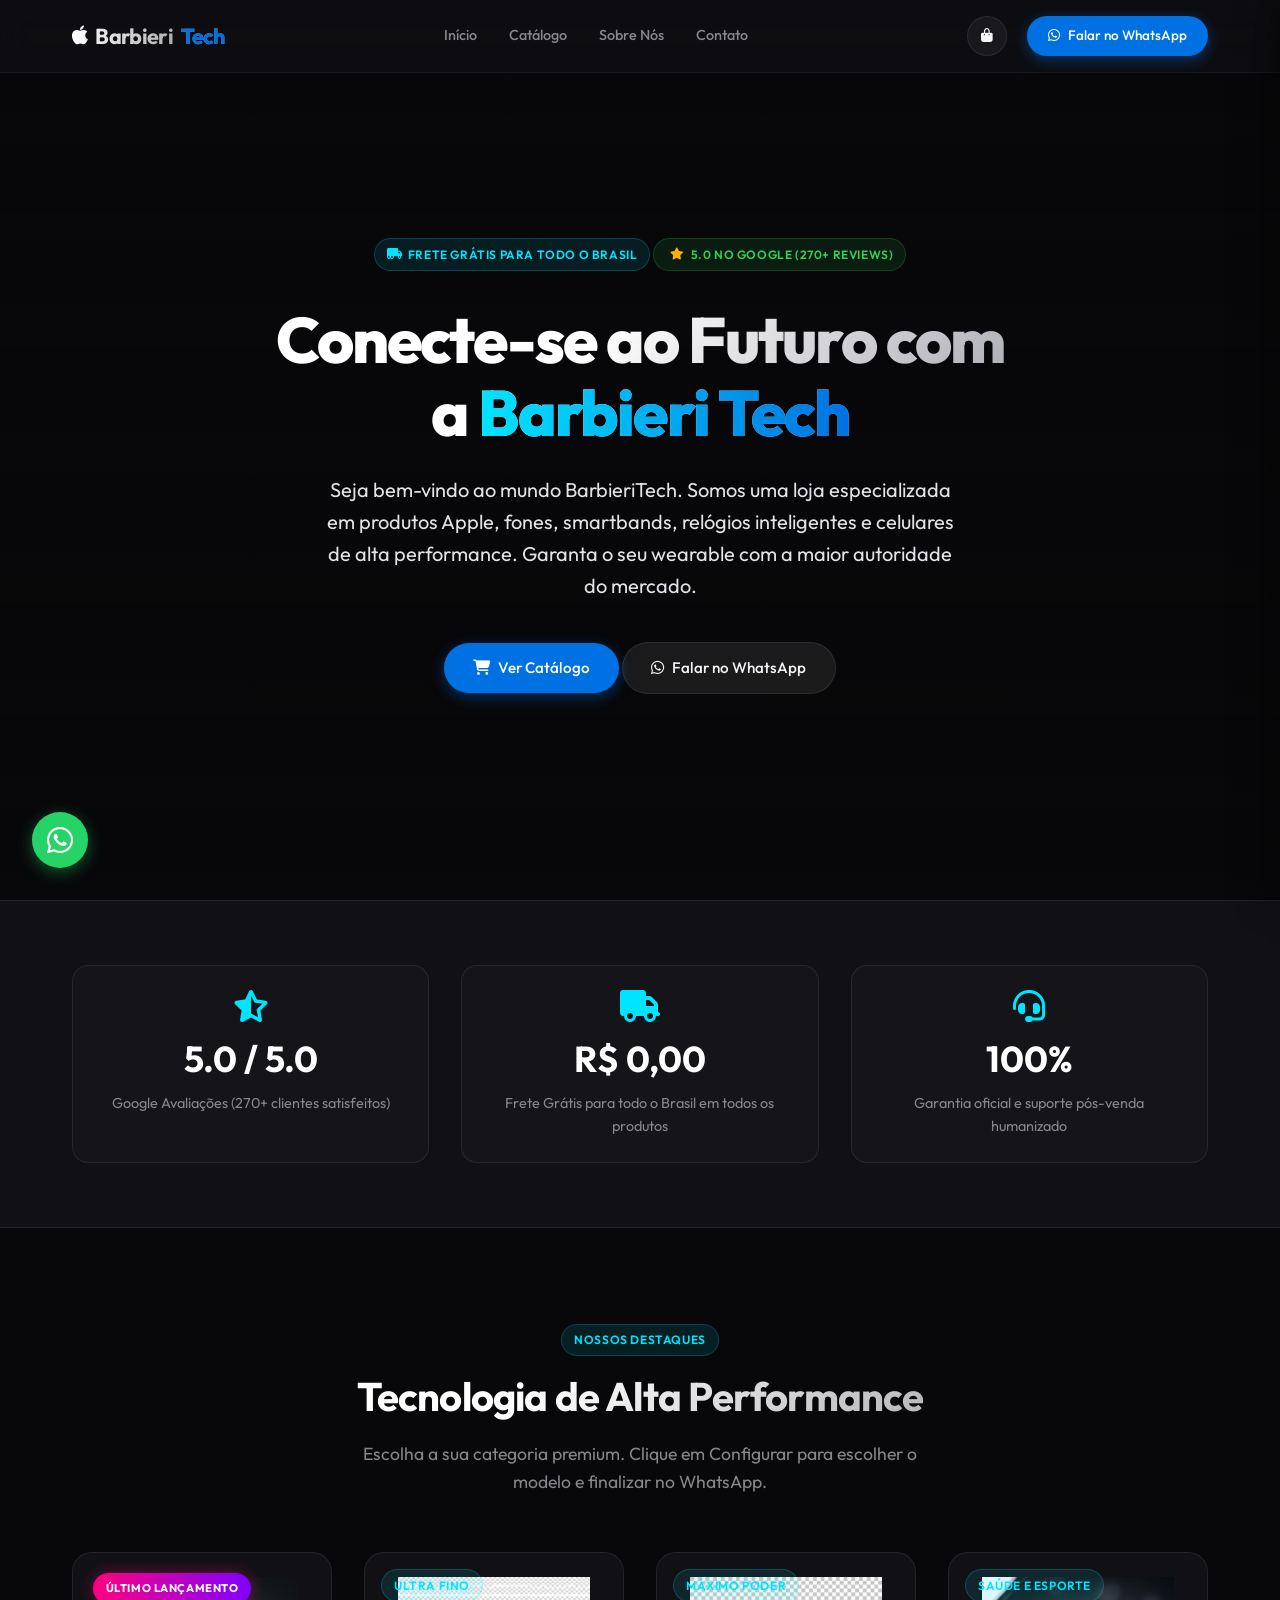
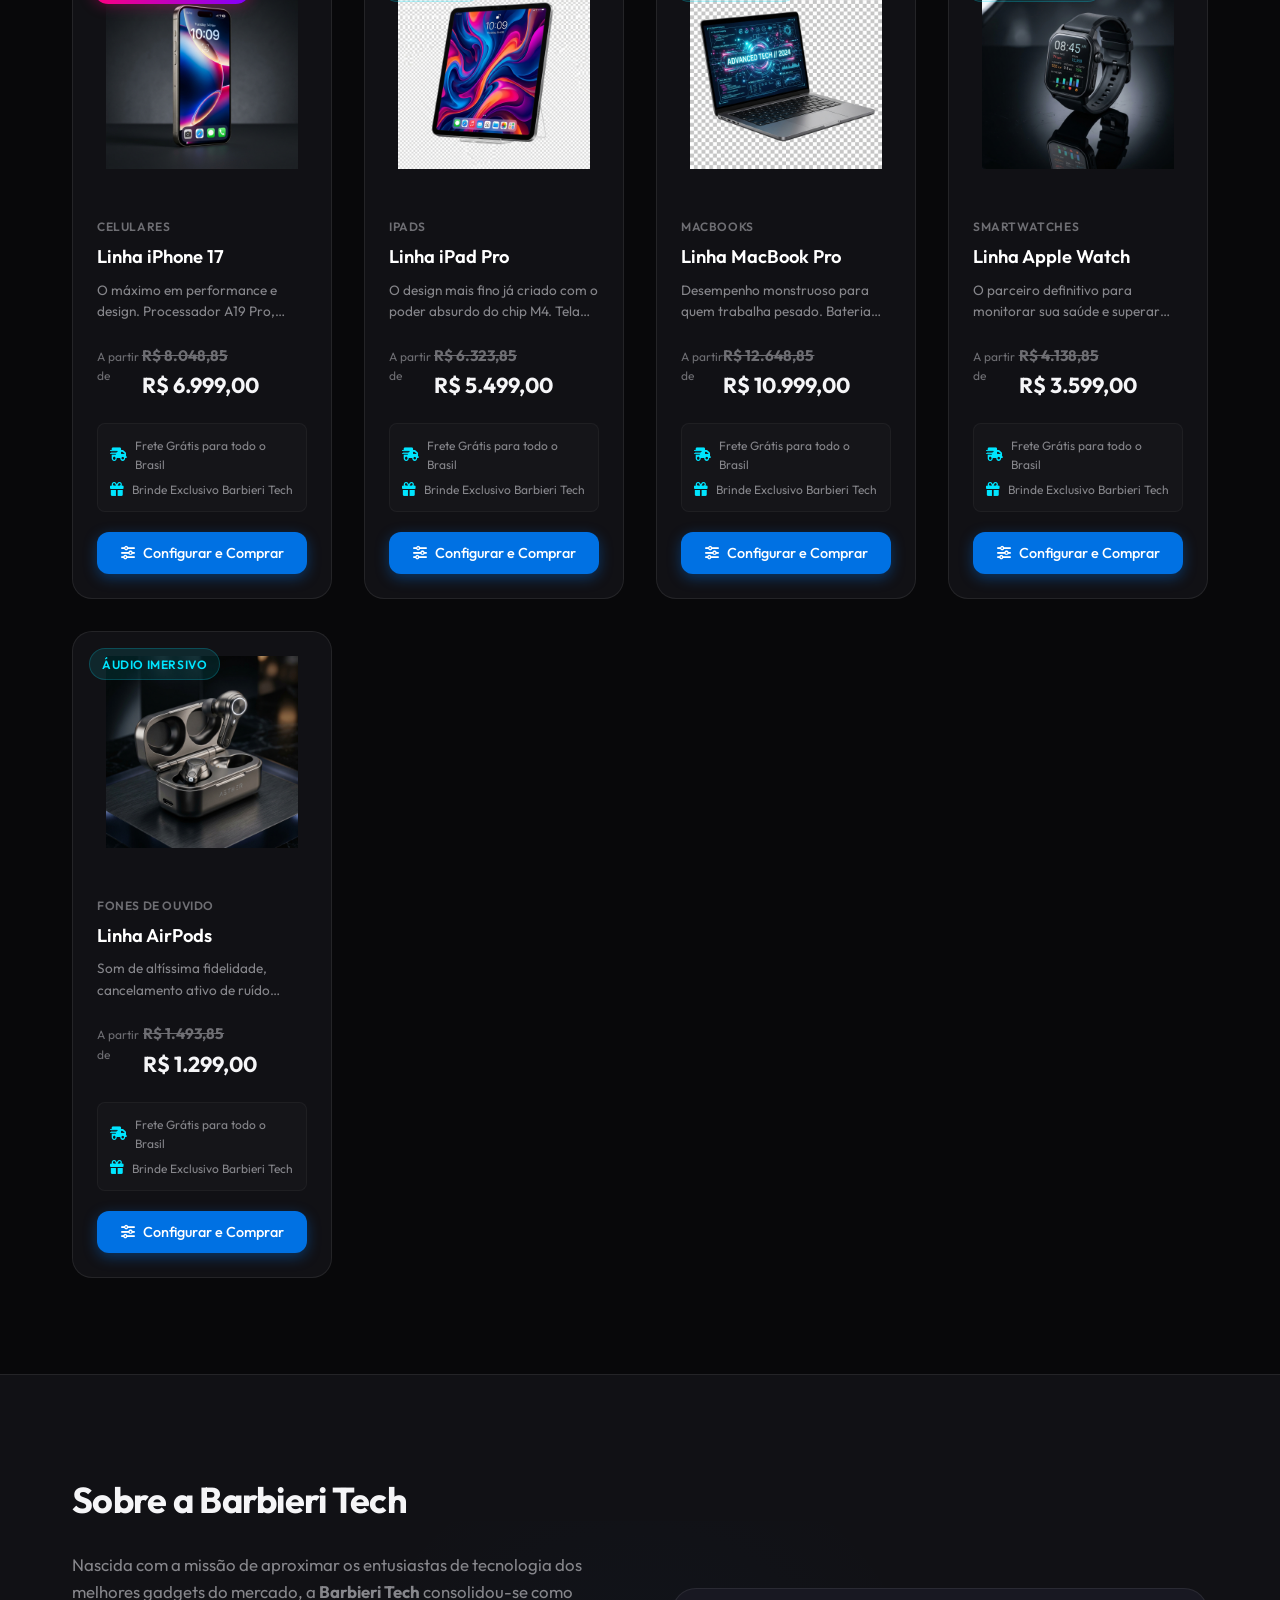
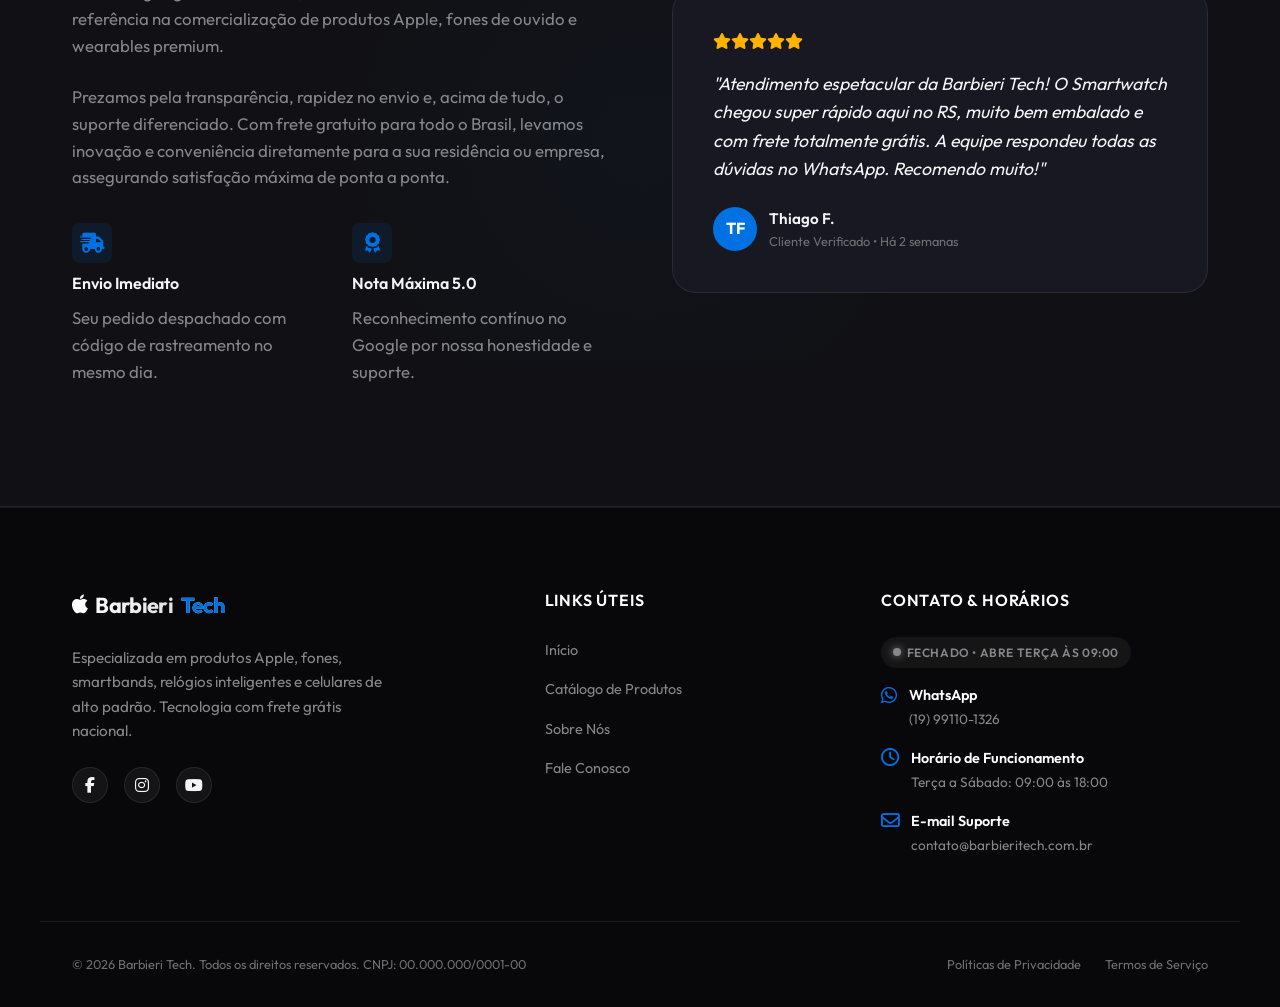
==== commit 3f2bda47: "feat: implement serverless CMS admin panel, dynamic modal, catalog loading from products.json, and f" ====
--- a/index.html
+++ b/index.html
@@ -15,7 +15,7 @@
   <meta property="og:url" content="https://barbieritech.com.br/">
   <meta property="og:title" content="Barbieri Tech | Especialistas Apple & Wearables Premium">
   <meta property="og:description" content="Seja bem-vindo ao mundo BarbieriTech. Somos uma loja especializada em produtos Apple, fones, smartbands, relógios inteligentes e celulares. Frete Grátis para todo o Brasil.">
-  <meta property="og:image" content="assets/smartwatch.png">
+  <meta property="og:image" content="assets/categorias/smartwatch.png">
 
   <!-- Icons & Fonts -->
   <link rel="stylesheet" href="https://cdnjs.cloudflare.com/ajax/libs/font-awesome/6.4.0/css/all.min.css">
@@ -57,8 +57,8 @@
   <!-- HERO SECTION WITH VIDEO BACKGROUND -->
   <section class="hero" id="inicio">
     <div class="hero-video-wrapper">
-      <video autoplay muted loop playsinline id="hero-bg-video">
-        <source src="assets/videoplayback.mp4" type="video/mp4">
+      <video autoplay muted loop playsinline preload="auto" id="hero-bg-video">
+        <source src="assets/geral/videoplayback.mp4" type="video/mp4">
         Seu navegador não suporta vídeos em HTML5.
       </video>
       <div class="hero-overlay"></div>
@@ -125,7 +125,7 @@
         <div class="product-card" id="card-iphone">
           <div class="product-img-container">
             <span class="product-card-badge">Último Lançamento</span>
-            <img src="assets/iphone.png" alt="Linha iPhone 17" class="product-img">
+            <img src="assets/categorias/iphone.png" alt="Linha iPhone 17" class="product-img">
           </div>
           <div class="product-info">
             <span class="product-category">Celulares</span>
@@ -142,7 +142,7 @@
               <div class="trust-line-item"><i class="fas fa-shipping-fast"></i> <span>Frete Grátis para todo o Brasil</span></div>
               <div class="trust-line-item"><i class="fas fa-gift"></i> <span>Brinde Exclusivo Barbieri Tech</span></div>
             </div>
-            <button class="btn btn-primary product-btn" onclick="abrirModal('modal-iphone')">
+            <button class="btn btn-primary product-btn" onclick="abrirConfigModal('iphone')">
               <i class="fas fa-sliders-h"></i> Configurar e Comprar
             </button>
           </div>
@@ -152,7 +152,7 @@
         <div class="product-card" id="card-ipad">
           <div class="product-img-container">
             <span class="badge badge-shipping product-badge">Ultra Fino</span>
-            <img src="assets/ipad.png" alt="Linha iPad Pro" class="product-img">
+            <img src="assets/categorias/ipad.png" alt="Linha iPad Pro" class="product-img">
           </div>
           <div class="product-info">
             <span class="product-category">iPads</span>
@@ -169,7 +169,7 @@
               <div class="trust-line-item"><i class="fas fa-shipping-fast"></i> <span>Frete Grátis para todo o Brasil</span></div>
               <div class="trust-line-item"><i class="fas fa-gift"></i> <span>Brinde Exclusivo Barbieri Tech</span></div>
             </div>
-            <button class="btn btn-primary product-btn" onclick="abrirModal('modal-ipad')">
+            <button class="btn btn-primary product-btn" onclick="abrirConfigModal('ipad')">
               <i class="fas fa-sliders-h"></i> Configurar e Comprar
             </button>
           </div>
@@ -179,7 +179,7 @@
         <div class="product-card" id="card-macbook">
           <div class="product-img-container">
             <span class="badge badge-shipping product-badge">Máximo Poder</span>
-            <img src="assets/macbook.png" alt="Linha MacBook Pro" class="product-img">
+            <img src="assets/categorias/macbook.png" alt="Linha MacBook Pro" class="product-img">
           </div>
           <div class="product-info">
             <span class="product-category">MacBooks</span>
@@ -196,7 +196,7 @@
               <div class="trust-line-item"><i class="fas fa-shipping-fast"></i> <span>Frete Grátis para todo o Brasil</span></div>
               <div class="trust-line-item"><i class="fas fa-gift"></i> <span>Brinde Exclusivo Barbieri Tech</span></div>
             </div>
-            <button class="btn btn-primary product-btn" onclick="abrirModal('modal-macbook')">
+            <button class="btn btn-primary product-btn" onclick="abrirConfigModal('macbook')">
               <i class="fas fa-sliders-h"></i> Configurar e Comprar
             </button>
           </div>
@@ -206,7 +206,7 @@
         <div class="product-card" id="card-watch">
           <div class="product-img-container">
             <span class="badge badge-shipping product-badge">Saúde e Esporte</span>
-            <img src="assets/smartwatch.png" alt="Linha Apple Watch" class="product-img">
+            <img src="assets/categorias/smartwatch.png" alt="Linha Apple Watch" class="product-img">
           </div>
           <div class="product-info">
             <span class="product-category">Smartwatches</span>
@@ -223,7 +223,7 @@
               <div class="trust-line-item"><i class="fas fa-shipping-fast"></i> <span>Frete Grátis para todo o Brasil</span></div>
               <div class="trust-line-item"><i class="fas fa-gift"></i> <span>Brinde Exclusivo Barbieri Tech</span></div>
             </div>
-            <button class="btn btn-primary product-btn" onclick="abrirModal('modal-watch')">
+            <button class="btn btn-primary product-btn" onclick="abrirConfigModal('watch')">
               <i class="fas fa-sliders-h"></i> Configurar e Comprar
             </button>
           </div>
@@ -233,7 +233,7 @@
         <div class="product-card" id="card-airpods">
           <div class="product-img-container">
             <span class="badge badge-shipping product-badge">Áudio Imersivo</span>
-            <img src="assets/airpods.png" alt="Linha AirPods" class="product-img">
+            <img src="assets/categorias/airpods.png" alt="Linha AirPods" class="product-img">
           </div>
           <div class="product-info">
             <span class="product-category">Fones de Ouvido</span>
@@ -250,7 +250,7 @@
               <div class="trust-line-item"><i class="fas fa-shipping-fast"></i> <span>Frete Grátis para todo o Brasil</span></div>
               <div class="trust-line-item"><i class="fas fa-gift"></i> <span>Brinde Exclusivo Barbieri Tech</span></div>
             </div>
-            <button class="btn btn-primary product-btn" onclick="abrirModal('modal-airpods')">
+            <button class="btn btn-primary product-btn" onclick="abrirConfigModal('airpods')">
               <i class="fas fa-sliders-h"></i> Configurar e Comprar
             </button>
           </div>
@@ -408,16 +408,14 @@
     </div>
   </div>
 
-  <!-- PRODUCT DETAIL MODALS (STATIC DECLARATIONS) -->
-
-  <!-- Modal 1: iPhone -->
-  <div class="modal-overlay" id="modal-iphone">
+  <!-- PRODUCT DETAIL MODALS (DYNAMIC SINGLE MODAL) -->
+  <div class="modal-overlay" id="product-modal">
     <div class="modal-container">
-      <button class="modal-close-btn" onclick="fecharModal('modal-iphone')" aria-label="Fechar modal">&times;</button>
+      <button class="modal-close-btn" onclick="fecharModal('product-modal')" aria-label="Fechar modal">&times;</button>
       <div class="modal-content-grid">
         <div class="modal-image-column">
           <div class="modal-img-wrapper">
-            <img src="assets/iphone.png" alt="Linha iPhone 17" id="img-destaque-iphone">
+            <img src="" alt="" id="dynamic-modal-img">
           </div>
           <div class="modal-trust-info">
             <div class="trust-item"><i class="fas fa-shipping-fast"></i> <span>Frete Grátis para todo o Brasil</span></div>
@@ -426,409 +424,36 @@
           </div>
         </div>
         <div class="modal-info-column">
-          <span class="modal-category">Celulares</span>
-          <h2 class="modal-title">Linha iPhone 17</h2>
-          <p class="modal-desc">O máximo em performance e design. Processador A19 Pro, estrutura em titânio e sistema de câmeras avançado.</p>
+          <span class="modal-category" id="dynamic-modal-category">Categoria</span>
+          <h2 class="modal-title" id="dynamic-modal-title">Título do Produto</h2>
+          <p class="modal-desc" id="dynamic-modal-desc">Descrição do produto.</p>
           
-          <div class="modal-specs-grid">
-            <div class="spec-item"><span class="spec-label">Processador</span><span class="spec-value">A19 Pro Neural Core</span></div>
-            <div class="spec-item"><span class="spec-label">Câmera</span><span class="spec-value">48MP Fusion principal</span></div>
-            <div class="spec-item"><span class="spec-label">Tela</span><span class="spec-value">Super Retina XDR</span></div>
-            <div class="spec-item"><span class="spec-label">Construção</span><span class="spec-value">Titânio Aeroespacial</span></div>
-          </div>
-
-          <div class="modal-selectors">
-            <div class="selector-group">
-              <label class="selector-label">Escolha o Modelo:</label>
-              <div class="selector-options">
-                <button class="selector-btn selected" onclick="selectModel('iphone', 'iPhone 17', 6999, 'https://images.unsplash.com/photo-1696446701796-da61225697cc?q=80&w=800&auto=format&fit=crop', this)">iPhone 17</button>
-                <button class="selector-btn" onclick="selectModel('iphone', 'iPhone 17 Plus', 7599, 'https://images.unsplash.com/photo-1695048133142-1a20484d2569?q=80&w=800&auto=format&fit=crop', this)">iPhone 17 Plus</button>
-                <button class="selector-btn" onclick="selectModel('iphone', 'iPhone 17 Pro', 8599, 'https://images.unsplash.com/photo-1726058428469-8041065f02bc?q=80&w=800&auto=format&fit=crop', this)">iPhone 17 Pro</button>
-                <button class="selector-btn" onclick="selectModel('iphone', 'iPhone 17 Pro Max', 9399, 'assets/iphone.png', this)">iPhone 17 Pro Max</button>
-              </div>
-            </div>
-            
-            <div class="selector-group">
-              <label class="selector-label">Cor: <span class="selected-color-name" id="color-label-iphone">Titânio Deserto</span></label>
-              <div class="color-options-grid">
-                <button class="color-circle-btn selected" onclick="selectColor('iphone', 'Titânio Deserto', this)" title="Titânio Deserto"><span class="color-inner" style="background-color: #c2b29f"></span></button>
-                <button class="color-circle-btn" onclick="selectColor('iphone', 'Titânio Concreto', this)" title="Titânio Concreto"><span class="color-inner" style="background-color: #8c8d90"></span></button>
-                <button class="color-circle-btn" onclick="selectColor('iphone', 'Preto Espacial', this)" title="Preto Espacial"><span class="color-inner" style="background-color: #1c1d21"></span></button>
-                <button class="color-circle-btn" onclick="selectColor('iphone', 'Prata', this)" title="Prata"><span class="color-inner" style="background-color: #e3e4e5"></span></button>
-              </div>
-            </div>
-
-            <div class="selector-group">
-              <label class="selector-label">Armazenamento:</label>
-              <div class="selector-options">
-                <button class="selector-btn selected" onclick="selectStorage('iphone', '128GB', 0, this)">128GB</button>
-                <button class="selector-btn" onclick="selectStorage('iphone', '256GB', 600, this)">256GB</button>
-                <button class="selector-btn" onclick="selectStorage('iphone', '512GB', 1400, this)">512GB</button>
-                <button class="selector-btn" onclick="selectStorage('iphone', '1TB', 2600, this)">1TB</button>
-              </div>
-            </div>
+          <div class="modal-specs-grid" id="dynamic-modal-specs">
+            <!-- Specs will be injected here -->
+          </div>
+
+          <div class="modal-selectors" id="dynamic-modal-selectors">
+            <!-- Selectors (Models, Colors, Storage, Sizes, Straps) will be injected here -->
           </div>
 
           <div class="modal-box-info">
             <h4 class="box-info-title"><i class="fas fa-box-open"></i> O que vem na caixa:</h4>
-            <ul class="box-items-list">
-              <li>iPhone com iOS 19</li>
-              <li>Cabo USB-C Premium trançado (1m)</li>
-              <li>Manuais de Instrução</li>
+            <ul class="box-items-list" id="dynamic-modal-box-items">
+              <!-- Box items will be injected here -->
             </ul>
             <div class="gift-banner">
               <div class="gift-banner-header"><i class="fas fa-gift"></i> <span>Brinde Especial Barbieri Tech</span></div>
-              <p class="gift-banner-text">Capa Protetora MagSafe Slim Clear + Película de Privacidade em Cerâmica Aplicada</p>
+              <p class="gift-banner-text" id="dynamic-modal-gift-text">Brinde descrição.</p>
             </div>
           </div>
 
           <div class="modal-footer-row">
             <div class="modal-price-box">
-              <span class="price-original" id="price-orig-iphone">R$ 8.048,85</span>
-              <span class="price-current" id="price-curr-iphone">R$ 6.999,00</span>
+              <span class="price-original" id="dynamic-price-orig">R$ 0,00</span>
+              <span class="price-current" id="dynamic-price-curr">R$ 0,00</span>
               <span class="price-subtext">À vista no Pix (Frete Grátis)</span>
             </div>
-            <button class="btn btn-whatsapp-checkout modal-action-btn" onclick="checkoutWhatsApp('iphone')">
-              <i class="fab fa-whatsapp"></i> Finalizar no WhatsApp
-            </button>
-          </div>
-        </div>
-      </div>
-    </div>
-  </div>
-
-  <!-- Modal 2: iPad -->
-  <div class="modal-overlay" id="modal-ipad">
-    <div class="modal-container">
-      <button class="modal-close-btn" onclick="fecharModal('modal-ipad')" aria-label="Fechar modal">&times;</button>
-      <div class="modal-content-grid">
-        <div class="modal-image-column">
-          <div class="modal-img-wrapper">
-            <img src="assets/ipad.png" alt="Linha iPad Pro" id="img-destaque-ipad">
-          </div>
-          <div class="modal-trust-info">
-            <div class="trust-item"><i class="fas fa-shipping-fast"></i> <span>Frete Grátis para todo o Brasil</span></div>
-            <div class="trust-item"><i class="fas fa-star text-gold"></i> <span>5.0 no Google (Nota Máxima)</span></div>
-            <div class="trust-item active-pulse-gift"><i class="fas fa-gift"></i> <span>Incluso Brinde Exclusivo</span></div>
-          </div>
-        </div>
-        <div class="modal-info-column">
-          <span class="modal-category">iPads</span>
-          <h2 class="modal-title">Linha iPad Pro</h2>
-          <p class="modal-desc">O design mais fino já criado com o poder absurdo do chip M4. Tela Ultra Retina XDR espetacular.</p>
-          
-          <div class="modal-specs-grid">
-            <div class="spec-item"><span class="spec-label">Processador</span><span class="spec-value">Apple M4 (Até 10 núcleos)</span></div>
-            <div class="spec-item"><span class="spec-label">Tela</span><span class="spec-value">Tandem OLED Liquid Retina XDR</span></div>
-            <div class="spec-item"><span class="spec-label">Gráficos</span><span class="spec-value">GPU de 10 núcleos</span></div>
-          </div>
-
-          <div class="modal-selectors">
-            <div class="selector-group">
-              <label class="selector-label">Escolha o Modelo:</label>
-              <div class="selector-options">
-                <button class="selector-btn selected" onclick="selectModel('ipad', 'iPad Air M2', 5499, 'https://images.unsplash.com/photo-1544244015-0df4b3ffc6b0?q=80&w=800&auto=format&fit=crop', this)">iPad Air M2</button>
-                <button class="selector-btn" onclick="selectModel('ipad', 'iPad Pro M4', 7999, 'assets/ipad.png', this)">iPad Pro M4</button>
-              </div>
-            </div>
-            
-            <div class="selector-group">
-              <label class="selector-label">Cor: <span class="selected-color-name" id="color-label-ipad">Cinza Espacial</span></label>
-              <div class="color-options-grid">
-                <button class="color-circle-btn selected" onclick="selectColor('ipad', 'Cinza Espacial', this)" title="Cinza Espacial"><span class="color-inner" style="background-color: #4b4c4e"></span></button>
-                <button class="color-circle-btn" onclick="selectColor('ipad', 'Estelar', this)" title="Estelar"><span class="color-inner" style="background-color: #dfdcd4"></span></button>
-                <button class="color-circle-btn" onclick="selectColor('ipad', 'Prata', this)" title="Prata"><span class="color-inner" style="background-color: #e3e4e5"></span></button>
-              </div>
-            </div>
-
-            <div class="selector-group">
-              <label class="selector-label">Armazenamento:</label>
-              <div class="selector-options">
-                <button class="selector-btn selected" onclick="selectStorage('ipad', '128GB', 0, this)">128GB</button>
-                <button class="selector-btn" onclick="selectStorage('ipad', '256GB', 600, this)">256GB</button>
-                <button class="selector-btn" onclick="selectStorage('ipad', '512GB', 1400, this)">512GB</button>
-                <button class="selector-btn" onclick="selectStorage('ipad', '1TB', 2600, this)">1TB</button>
-              </div>
-            </div>
-          </div>
-
-          <div class="modal-box-info">
-            <h4 class="box-info-title"><i class="fas fa-box-open"></i> O que vem na caixa:</h4>
-            <ul class="box-items-list">
-              <li>iPad com iPadOS</li>
-              <li>Cabo de carregamento USB-C (1m)</li>
-              <li>Manuais</li>
-            </ul>
-            <div class="gift-banner">
-              <div class="gift-banner-header"><i class="fas fa-gift"></i> <span>Brinde Especial Barbieri Tech</span></div>
-              <p class="gift-banner-text">Capa Magnética Smart Folio com imagem inteligente + Película Protetora Fosca</p>
-            </div>
-          </div>
-
-          <div class="modal-footer-row">
-            <div class="modal-price-box">
-              <span class="price-original" id="price-orig-ipad">R$ 6.323,85</span>
-              <span class="price-current" id="price-curr-ipad">R$ 5.499,00</span>
-              <span class="price-subtext">À vista no Pix (Frete Grátis)</span>
-            </div>
-            <button class="btn btn-whatsapp-checkout modal-action-btn" onclick="checkoutWhatsApp('ipad')">
-              <i class="fab fa-whatsapp"></i> Finalizar no WhatsApp
-            </button>
-          </div>
-        </div>
-      </div>
-    </div>
-  </div>
-
-  <!-- Modal 3: MacBook -->
-  <div class="modal-overlay" id="modal-macbook">
-    <div class="modal-container">
-      <button class="modal-close-btn" onclick="fecharModal('modal-macbook')" aria-label="Fechar modal">&times;</button>
-      <div class="modal-content-grid">
-        <div class="modal-image-column">
-          <div class="modal-img-wrapper">
-            <img src="assets/macbook.png" alt="Linha MacBook Pro" id="img-destaque-macbook">
-          </div>
-          <div class="modal-trust-info">
-            <div class="trust-item"><i class="fas fa-shipping-fast"></i> <span>Frete Grátis para todo o Brasil</span></div>
-            <div class="trust-item"><i class="fas fa-star text-gold"></i> <span>5.0 no Google (Nota Máxima)</span></div>
-            <div class="trust-item active-pulse-gift"><i class="fas fa-gift"></i> <span>Incluso Brinde Exclusivo</span></div>
-          </div>
-        </div>
-        <div class="modal-info-column">
-          <span class="modal-category">MacBooks</span>
-          <h2 class="modal-title">Linha MacBook Pro</h2>
-          <p class="modal-desc">Desempenho monstruoso para quem trabalha pesado. Bateria para o dia todo e tela Liquid Retina XDR.</p>
-          
-          <div class="modal-specs-grid">
-            <div class="spec-item"><span class="spec-label">Processador</span><span class="spec-value">Chip Apple M3 ou M4 Pro/Max</span></div>
-            <div class="spec-item"><span class="spec-label">Tela</span><span class="spec-value">13.6\" ou 15.3\" Liquid Retina</span></div>
-            <div class="spec-item"><span class="spec-label">Bateria</span><span class="spec-value">Até 22 horas de autonomia</span></div>
-          </div>
-
-          <div class="modal-selectors">
-            <div class="selector-group">
-              <label class="selector-label">Escolha o Modelo:</label>
-              <div class="selector-options">
-                <button class="selector-btn selected" onclick="selectModel('macbook', 'MacBook Air M3', 10999, 'https://images.unsplash.com/photo-1517336714731-489689fd1ca8?q=80&w=800&auto=format&fit=crop', this)">MacBook Air M3</button>
-                <button class="selector-btn" onclick="selectModel('macbook', 'MacBook Pro M4', 14999, 'assets/macbook.png', this)">MacBook Pro M4</button>
-              </div>
-            </div>
-
-            <div class="selector-group">
-              <label class="selector-label">Tamanho de Tela:</label>
-              <div class="selector-options">
-                <button class="selector-btn selected" onclick="selectScreenSize('macbook', '13\"', 0, this)">13.6\"</button>
-                <button class="selector-btn" onclick="selectScreenSize('macbook', '15\"', 1500, this)">15.3\"</button>
-              </div>
-            </div>
-            
-            <div class="selector-group">
-              <label class="selector-label">Cor: <span class="selected-color-name" id="color-label-macbook">Preto Espacial</span></label>
-              <div class="color-options-grid">
-                <button class="color-circle-btn selected" onclick="selectColor('macbook', 'Preto Espacial', this)" title="Preto Espacial"><span class="color-inner" style="background-color: #1d1e22"></span></button>
-                <button class="color-circle-btn" onclick="selectColor('macbook', 'Prata', this)" title="Prata"><span class="color-inner" style="background-color: #e3e4e5"></span></button>
-                <button class="color-circle-btn" onclick="selectColor('macbook', 'Cinza Espacial', this)" title="Cinza Espacial"><span class="color-inner" style="background-color: #4b4c4e"></span></button>
-              </div>
-            </div>
-
-            <div class="selector-group">
-              <label class="selector-label">Armazenamento:</label>
-              <div class="selector-options">
-                <button class="selector-btn selected" onclick="selectStorage('macbook', '256GB', 0, this)">256GB</button>
-                <button class="selector-btn" onclick="selectStorage('macbook', '512GB', 1200, this)">512GB</button>
-                <button class="selector-btn" onclick="selectStorage('macbook', '1TB', 2400, this)">1TB</button>
-                <button class="selector-btn" onclick="selectStorage('macbook', '2TB', 4400, this)">2TB</button>
-              </div>
-            </div>
-          </div>
-
-          <div class="modal-box-info">
-            <h4 class="box-info-title"><i class="fas fa-box-open"></i> O que vem na caixa:</h4>
-            <ul class="box-items-list">
-              <li>MacBook Pro</li>
-              <li>Cabo MagSafe 3 (2m)</li>
-              <li>Adaptador de energia USB-C</li>
-              <li>Manuais</li>
-            </ul>
-            <div class="gift-banner">
-              <div class="gift-banner-header"><i class="fas fa-gift"></i> <span>Brinde Especial Barbieri Tech</span></div>
-              <p class="gift-banner-text">Hub Adaptador USB-C Multiportas de Alumínio (HDMI, USB 3.0, SD/MicroSD)</p>
-            </div>
-          </div>
-
-          <div class="modal-footer-row">
-            <div class="modal-price-box">
-              <span class="price-original" id="price-orig-macbook">R$ 12.648,85</span>
-              <span class="price-current" id="price-curr-macbook">R$ 10.999,00</span>
-              <span class="price-subtext">À vista no Pix (Frete Grátis)</span>
-            </div>
-            <button class="btn btn-whatsapp-checkout modal-action-btn" onclick="checkoutWhatsApp('macbook')">
-              <i class="fab fa-whatsapp"></i> Finalizar no WhatsApp
-            </button>
-          </div>
-        </div>
-      </div>
-    </div>
-  </div>
-
-  <!-- Modal 4: Apple Watch -->
-  <div class="modal-overlay" id="modal-watch">
-    <div class="modal-container">
-      <button class="modal-close-btn" onclick="fecharModal('modal-watch')" aria-label="Fechar modal">&times;</button>
-      <div class="modal-content-grid">
-        <div class="modal-image-column">
-          <div class="modal-img-wrapper">
-            <img src="assets/smartwatch.png" alt="Linha Apple Watch" id="img-destaque-watch">
-          </div>
-          <div class="modal-trust-info">
-            <div class="trust-item"><i class="fas fa-shipping-fast"></i> <span>Frete Grátis para todo o Brasil</span></div>
-            <div class="trust-item"><i class="fas fa-star text-gold"></i> <span>5.0 no Google (Nota Máxima)</span></div>
-            <div class="trust-item active-pulse-gift"><i class="fas fa-gift"></i> <span>Incluso Brinde Exclusivo</span></div>
-          </div>
-        </div>
-        <div class="modal-info-column">
-          <span class="modal-category">Smartwatches</span>
-          <h2 class="modal-title">Linha Apple Watch</h2>
-          <p class="modal-desc">O parceiro definitivo para monitorar sua saúde e superar limites. Resistência extrema.</p>
-          
-          <div class="modal-specs-grid">
-            <div class="spec-item"><span class="spec-label">Processador</span><span class="spec-value">Chip S9 SiP ou S10</span></div>
-            <div class="spec-item"><span class="spec-label">Sensores</span><span class="spec-value">ECG, Oxigênio e Temperatura</span></div>
-            <div class="spec-item"><span class="spec-label">Construção</span><span class="spec-value">Alumínio ou Titânio Aeroespacial</span></div>
-          </div>
-
-          <div class="modal-selectors">
-            <div class="selector-group">
-              <label class="selector-label">Escolha o Modelo:</label>
-              <div class="selector-options">
-                <button class="selector-btn selected" onclick="selectModel('watch', 'Apple Watch Series 9', 3599, 'https://images.unsplash.com/photo-1508685096489-7aacd43bd3b1?q=80&w=800&auto=format&fit=crop', this)">Series 9</button>
-                <button class="selector-btn" onclick="selectModel('watch', 'Apple Watch Ultra 2', 5999, 'assets/smartwatch.png', this)">Ultra 2</button>
-              </div>
-            </div>
-
-            <div class="selector-group" id="watch-case-size-group">
-              <label class="selector-label">Tamanho de Caixa:</label>
-              <div class="selector-options">
-                <button class="selector-btn selected" id="btn-case-41" onclick="selectCaseSize('watch', '41mm', 0, this)">41mm</button>
-                <button class="selector-btn" id="btn-case-45" onclick="selectCaseSize('watch', '45mm', 400, this)">45mm</button>
-                <button class="selector-btn" id="btn-case-49" style="display:none;" onclick="selectCaseSize('watch', '49mm', 0, this)">49mm</button>
-              </div>
-            </div>
-
-            <div class="selector-group" id="watch-strap-group" style="display:none;">
-              <label class="selector-label">Tipo de Pulseira:</label>
-              <div class="selector-options">
-                <button class="selector-btn selected" onclick="selectStrap('watch', 'Pulseira Esportiva', this)">Esportiva</button>
-                <button class="selector-btn" onclick="selectStrap('watch', 'Pulseira Trail', this)">Trail</button>
-                <button class="selector-btn" onclick="selectStrap('watch', 'Pulseira Oceano', this)">Oceano</button>
-              </div>
-            </div>
-            
-            <div class="selector-group">
-              <label class="selector-label">Cor: <span class="selected-color-name" id="color-label-watch">Estelar</span></label>
-              <div class="color-options-grid">
-                <button class="color-circle-btn selected" onclick="selectColor('watch', 'Estelar', this)" title="Estelar"><span class="color-inner" style="background-color: #dfdcd4"></span></button>
-                <button class="color-circle-btn" onclick="selectColor('watch', 'Preto Espacial', this)" title="Preto Espacial"><span class="color-inner" style="background-color: #232426"></span></button>
-                <button class="color-circle-btn" onclick="selectColor('watch', 'Titânio Natural', this)" title="Titânio Natural"><span class="color-inner" style="background-color: #c2b29f"></span></button>
-              </div>
-            </div>
-          </div>
-
-          <div class="modal-box-info">
-            <h4 class="box-info-title"><i class="fas fa-box-open"></i> O que vem na caixa:</h4>
-            <ul class="box-items-list">
-              <li>Caixa do Apple Watch</li>
-              <li>Pulseira do modelo correspondente</li>
-              <li>Cabo magnético de carregamento rápido USB-C</li>
-            </ul>
-            <div class="gift-banner">
-              <div class="gift-banner-header"><i class="fas fa-gift"></i> <span>Brinde Especial Barbieri Tech</span></div>
-              <p class="gift-banner-text">Pulseira Milanese Metálica Extra de Aço Inoxidável com fecho magnético</p>
-            </div>
-          </div>
-
-          <div class="modal-footer-row">
-            <div class="modal-price-box">
-              <span class="price-original" id="price-orig-watch">R$ 4.138,85</span>
-              <span class="price-current" id="price-curr-watch">R$ 3.599,00</span>
-              <span class="price-subtext">À vista no Pix (Frete Grátis)</span>
-            </div>
-            <button class="btn btn-whatsapp-checkout modal-action-btn" onclick="checkoutWhatsApp('watch')">
-              <i class="fab fa-whatsapp"></i> Finalizar no WhatsApp
-            </button>
-          </div>
-        </div>
-      </div>
-    </div>
-  </div>
-
-  <!-- Modal 5: AirPods -->
-  <div class="modal-overlay" id="modal-airpods">
-    <div class="modal-container">
-      <button class="modal-close-btn" onclick="fecharModal('modal-airpods')" aria-label="Fechar modal">&times;</button>
-      <div class="modal-content-grid">
-        <div class="modal-image-column">
-          <div class="modal-img-wrapper">
-            <img src="assets/airpods.png" alt="Linha AirPods" id="img-destaque-airpods">
-          </div>
-          <div class="modal-trust-info">
-            <div class="trust-item"><i class="fas fa-shipping-fast"></i> <span>Frete Grátis para todo o Brasil</span></div>
-            <div class="trust-item"><i class="fas fa-star text-gold"></i> <span>5.0 no Google (Nota Máxima)</span></div>
-            <div class="trust-item active-pulse-gift"><i class="fas fa-gift"></i> <span>Incluso Brinde Exclusivo</span></div>
-          </div>
-        </div>
-        <div class="modal-info-column">
-          <span class="modal-category">Fones de Ouvido</span>
-          <h2 class="modal-title">Linha AirPods</h2>
-          <p class="modal-desc">Som de altíssima fidelidade, cancelamento ativo de ruído superior e bateria de longa duração.</p>
-          
-          <div class="modal-specs-grid">
-            <div class="spec-item"><span class="spec-label">Drivers</span><span class="spec-value">Dinâmicos projetados pela Apple</span></div>
-            <div class="spec-item"><span class="spec-label">Cancelamento</span><span class="spec-value">Ativo de Ruído (ANC) / Modo Ambiente</span></div>
-            <div class="spec-item"><span class="spec-label">Processamento</span><span class="spec-value">Chip H1 ou H2 de alta fidelidade</span></div>
-          </div>
-
-          <div class="modal-selectors">
-            <div class="selector-group">
-              <label class="selector-label">Escolha o Modelo:</label>
-              <div class="selector-options">
-                <button class="selector-btn selected" onclick="selectModel('airpods', 'AirPods 3', 1299, 'https://images.unsplash.com/photo-1588449668365-d15e397f6787?q=80&w=800&auto=format&fit=crop', this)">AirPods 3</button>
-                <button class="selector-btn" onclick="selectModel('airpods', 'AirPods Pro 2', 1899, 'https://images.unsplash.com/photo-1600294037681-c80b4cb5b434?q=80&w=800&auto=format&fit=crop', this)">AirPods Pro 2</button>
-                <button class="selector-btn" onclick="selectModel('airpods', 'AirPods Max', 5499, 'assets/airpods.png', this)">AirPods Max</button>
-              </div>
-            </div>
-            
-            <div class="selector-group">
-              <label class="selector-label">Cor: <span class="selected-color-name" id="color-label-airpods">Branco Clássico</span></label>
-              <div class="color-options-grid">
-                <button class="color-circle-btn selected" onclick="selectColor('airpods', 'Branco Clássico', this)" title="Branco Clássico"><span class="color-inner" style="background-color: #ffffff"></span></button>
-                <button class="color-circle-btn" onclick="selectColor('airpods', 'Preto Espacial', this)" title="Preto Espacial"><span class="color-inner" style="background-color: #232426"></span></button>
-                <button class="color-circle-btn" onclick="selectColor('airpods', 'Prata', this)" title="Prata"><span class="color-inner" style="background-color: #e3e4e5"></span></button>
-              </div>
-            </div>
-          </div>
-
-          <div class="modal-box-info">
-            <h4 class="box-info-title"><i class="fas fa-box-open"></i> O que vem na caixa:</h4>
-            <ul class="box-items-list">
-              <li>AirPods</li>
-              <li>Estojo de Carga correspondente</li>
-              <li>Cabo de Lightning ou USB-C</li>
-            </ul>
-            <div class="gift-banner">
-              <div class="gift-banner-header"><i class="fas fa-gift"></i> <span>Brinde Especial Barbieri Tech</span></div>
-              <p class="gift-banner-text">Estojo Protetor de Silicone Hipoalergênico com gancho de fixação</p>
-            </div>
-          </div>
-
-          <div class="modal-footer-row">
-            <div class="modal-price-box">
-              <span class="price-original" id="price-orig-airpods">R$ 1.493,85</span>
-              <span class="price-current" id="price-curr-airpods">R$ 1.299,00</span>
-              <span class="price-subtext">À vista no Pix (Frete Grátis)</span>
-            </div>
-            <button class="btn btn-whatsapp-checkout modal-action-btn" onclick="checkoutWhatsApp('airpods')">
+            <button class="btn btn-whatsapp-checkout modal-action-btn" id="dynamic-btn-whatsapp">
               <i class="fab fa-whatsapp"></i> Finalizar no WhatsApp
             </button>
           </div>
--- a/style.css
+++ b/style.css
@@ -327,6 +327,12 @@
   transform: scale(1.05);
   will-change: transform;
   transition: transform 0.1s ease-out;
+  filter: contrast(1.1) brightness(0.95) saturate(1.15);
+  image-rendering: -webkit-optimize-contrast;
+  image-rendering: crisp-edges;
+  backface-visibility: hidden;
+  -webkit-backface-visibility: hidden;
+  transform-style: preserve-3d;
 }
 
 .hero-overlay {
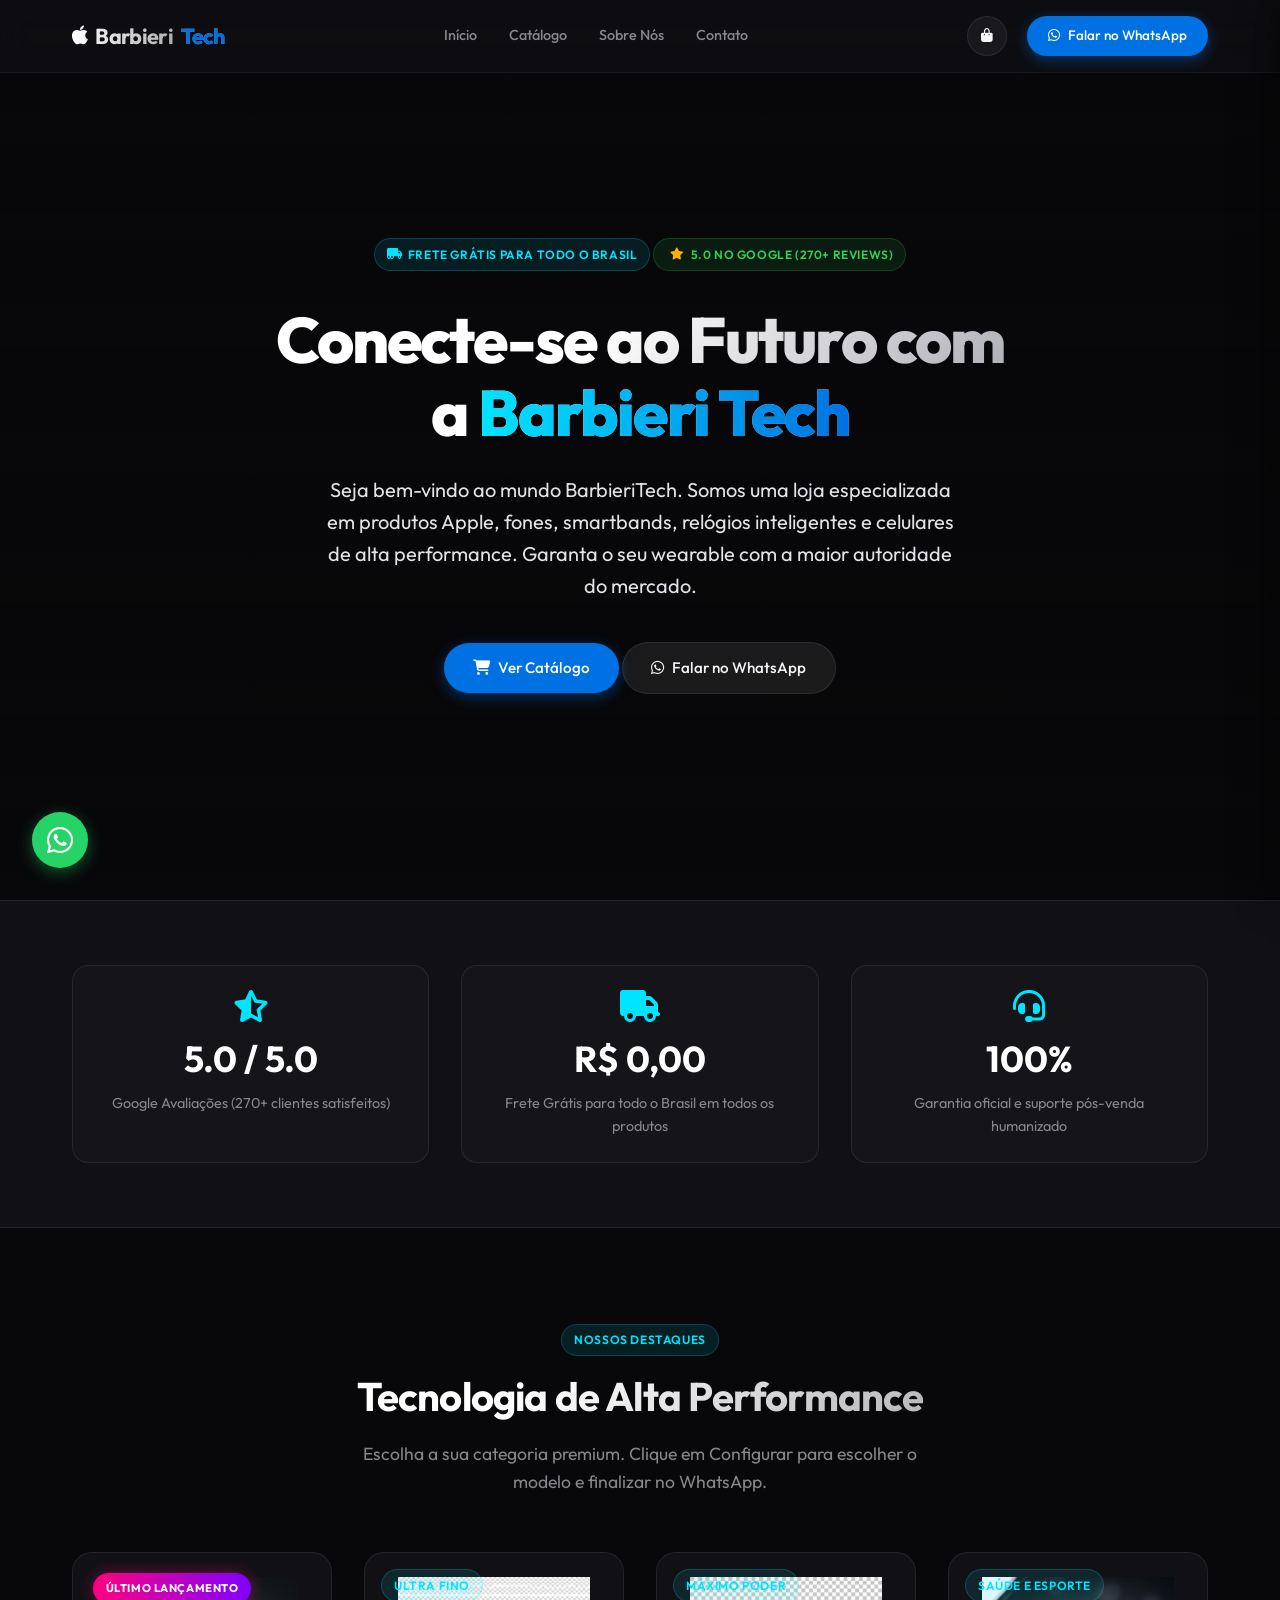
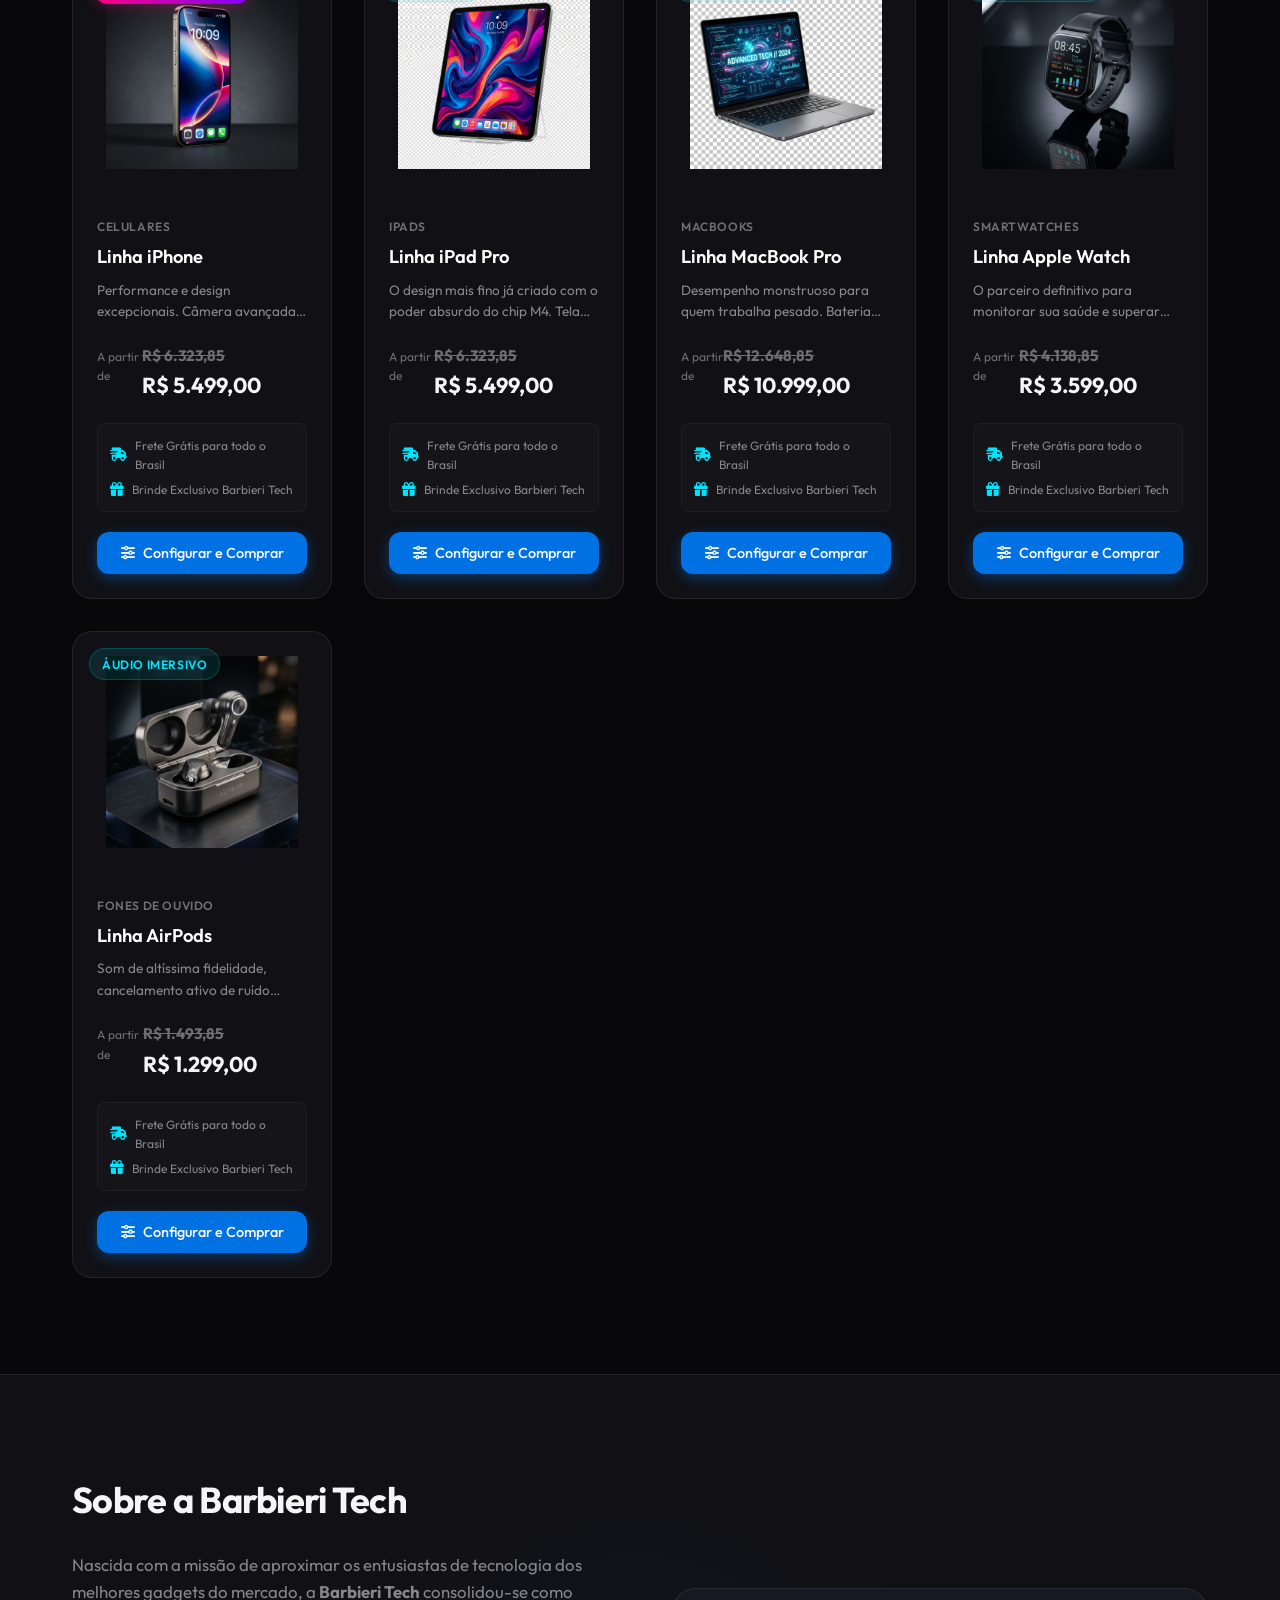
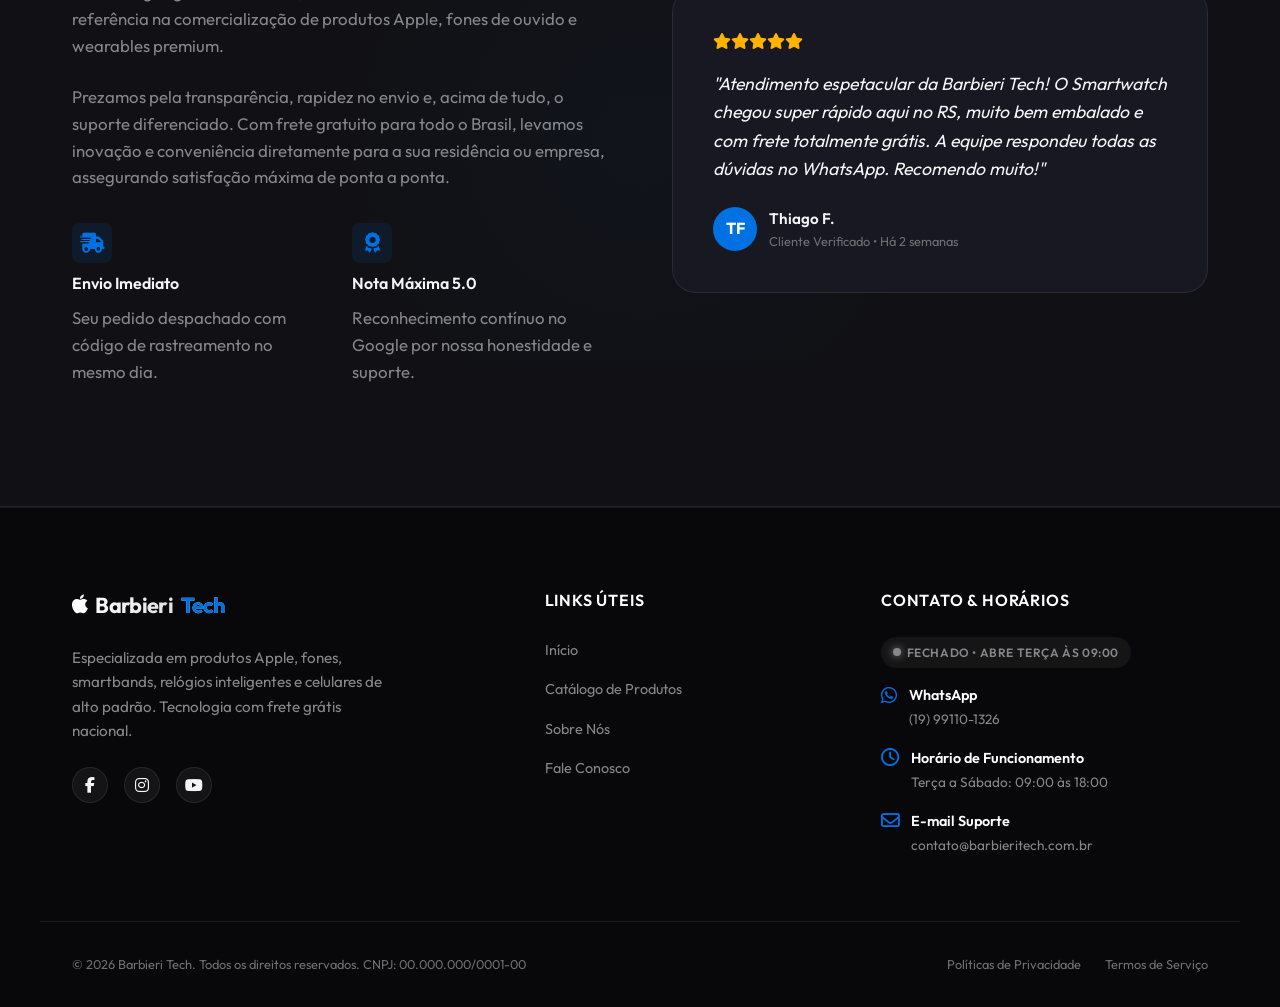
==== commit 682866e1: "feat: make iPhone category generic and implement premium option card selectors" ====
--- a/index.html
+++ b/index.html
@@ -121,21 +121,21 @@
       </div>
 
       <div class="products-grid" id="catalog-grid">
-        <!-- Card 1: Linha iPhone 17 -->
+        <!-- Card 1: Linha iPhone -->
         <div class="product-card" id="card-iphone">
           <div class="product-img-container">
             <span class="product-card-badge">Último Lançamento</span>
-            <img src="assets/categorias/iphone.png" alt="Linha iPhone 17" class="product-img">
+            <img src="assets/categorias/iphone.png" alt="Linha iPhone" class="product-img">
           </div>
           <div class="product-info">
             <span class="product-category">Celulares</span>
-            <h3 class="product-title">Linha iPhone 17</h3>
-            <p class="product-desc">O máximo em performance e design. Processador A19 Pro, estrutura em titânio e sistema de câmeras avançado.</p>
+            <h3 class="product-title">Linha iPhone</h3>
+            <p class="product-desc">Performance e design excepcionais. Câmera avançada, processamento de ponta e bateria de longa duração.</p>
             <div class="product-price-row">
               <span class="product-price-label">A partir de</span>
               <div>
-                <span class="product-price original">R$ 7.999,00</span>
-                <span class="product-price">R$ 6.999,00</span>
+                <span class="product-price original">R$ 6.399,00</span>
+                <span class="product-price">R$ 5.499,00</span>
               </div>
             </div>
             <div class="product-card-trust-lines">
--- a/style.css
+++ b/style.css
@@ -1404,32 +1404,56 @@
 }
 
 .selector-options {
-  display: flex;
-  flex-wrap: wrap;
-  gap: 0.65rem;
+  display: grid;
+  grid-template-columns: repeat(2, 1fr);
+  gap: 0.75rem;
+  width: 100%;
+}
+
+.selector-options.full-width-grid {
+  grid-template-columns: 1fr;
 }
 
 /* Buttons in selectors */
 .selector-btn {
-  background-color: rgba(255, 255, 255, 0.04);
+  display: flex;
+  justify-content: space-between;
+  align-items: center;
+  background-color: rgba(255, 255, 255, 0.02);
   border: 1px solid var(--border-color);
-  padding: 0.6rem 1.2rem;
-  border-radius: 10px;
+  padding: 0.9rem 1.25rem;
+  border-radius: 12px;
   font-size: 0.9rem;
   font-weight: 500;
-  transition: var(--transition-fast);
+  color: var(--text-primary);
+  cursor: pointer;
+  text-align: left;
+  transition: var(--transition-smooth);
+  width: 100%;
 }
 
 .selector-btn:hover {
-  background-color: rgba(255, 255, 255, 0.08);
-  border-color: rgba(255, 255, 255, 0.2);
+  background-color: rgba(255, 255, 255, 0.05);
+  border-color: rgba(255, 255, 255, 0.18);
 }
 
 .selector-btn.selected {
-  background-color: var(--accent);
-  color: #fff;
-  border-color: var(--accent);
-  box-shadow: 0 4px 10px rgba(0, 113, 227, 0.3);
+  background-color: rgba(0, 113, 227, 0.08);
+  border-color: var(--accent-neon);
+  box-shadow: 0 0 12px rgba(0, 229, 255, 0.15);
+  color: #fff;
+  font-weight: 600;
+}
+
+.option-price-tag {
+  font-size: 0.8rem;
+  color: var(--text-secondary);
+  font-weight: 500;
+  pointer-events: none;
+}
+
+.selector-btn.selected .option-price-tag {
+  color: var(--accent-neon);
 }
 
 /* Color Circle selectors */
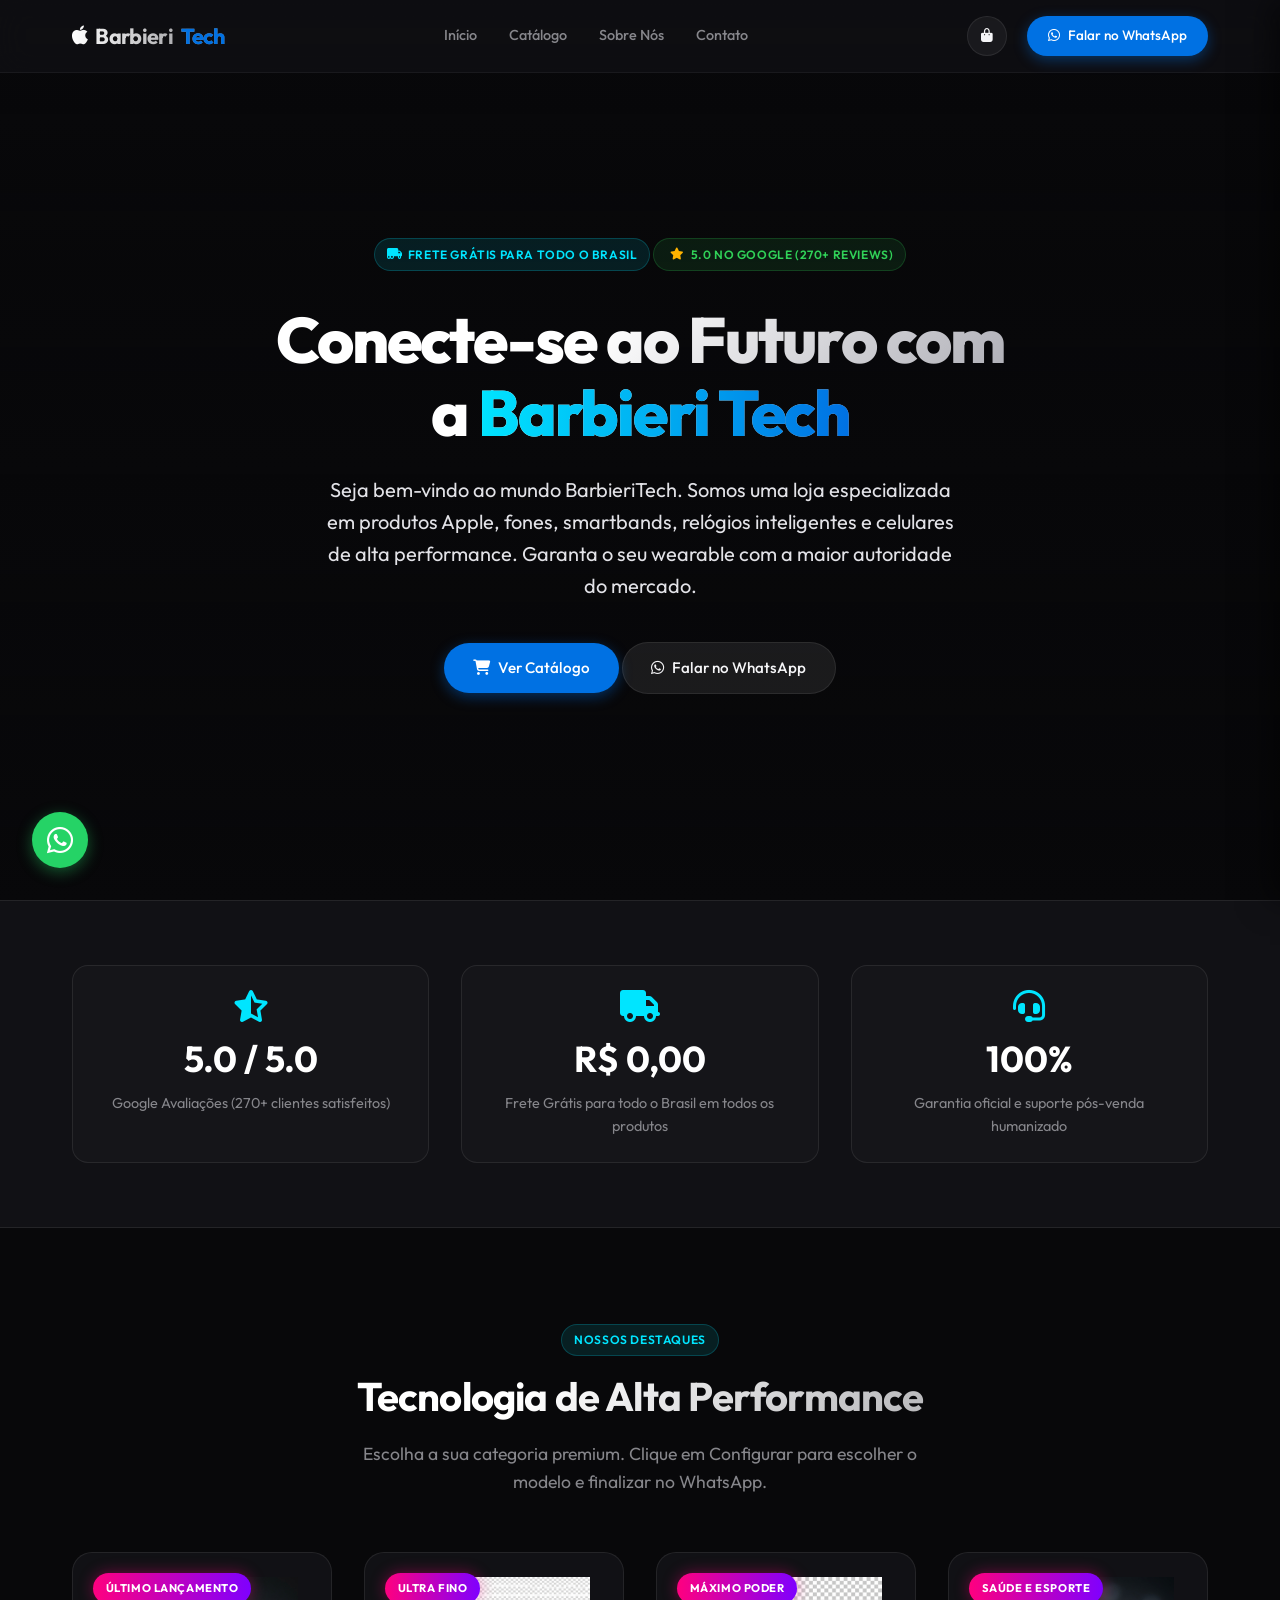
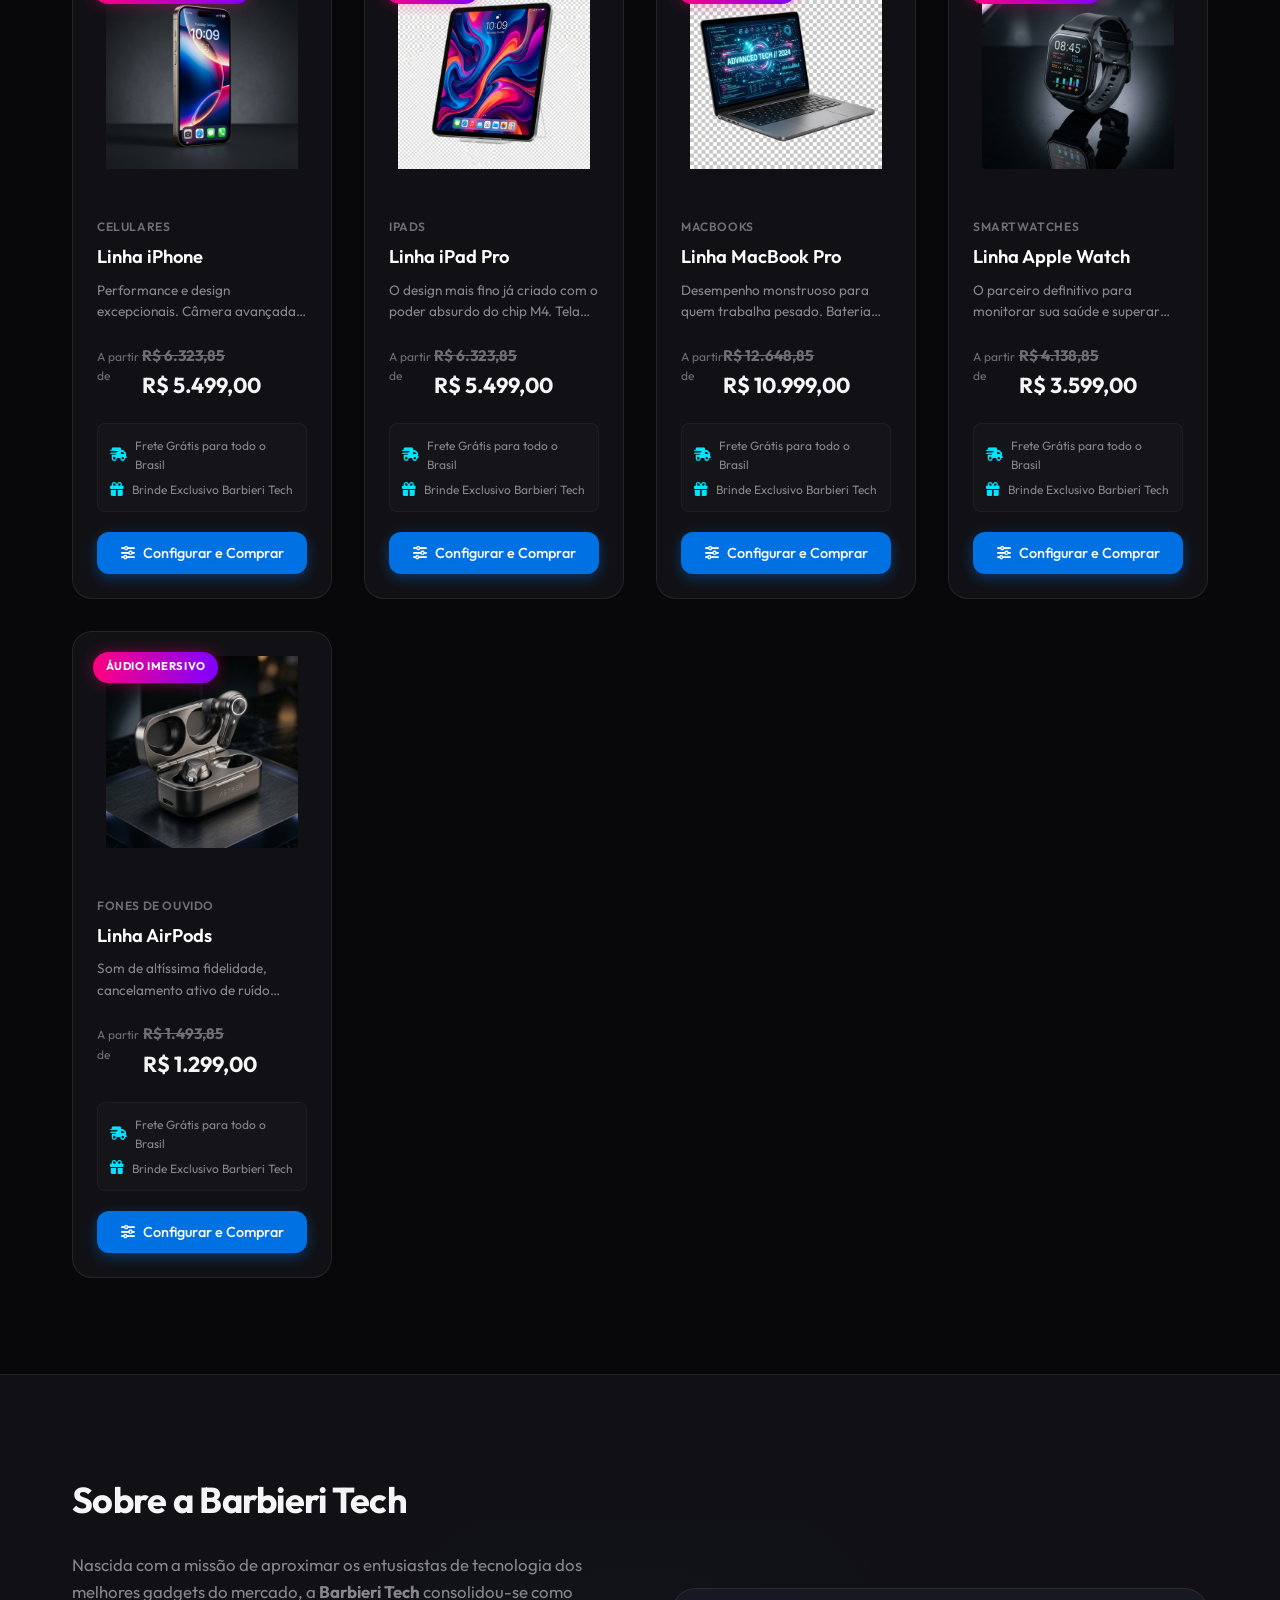
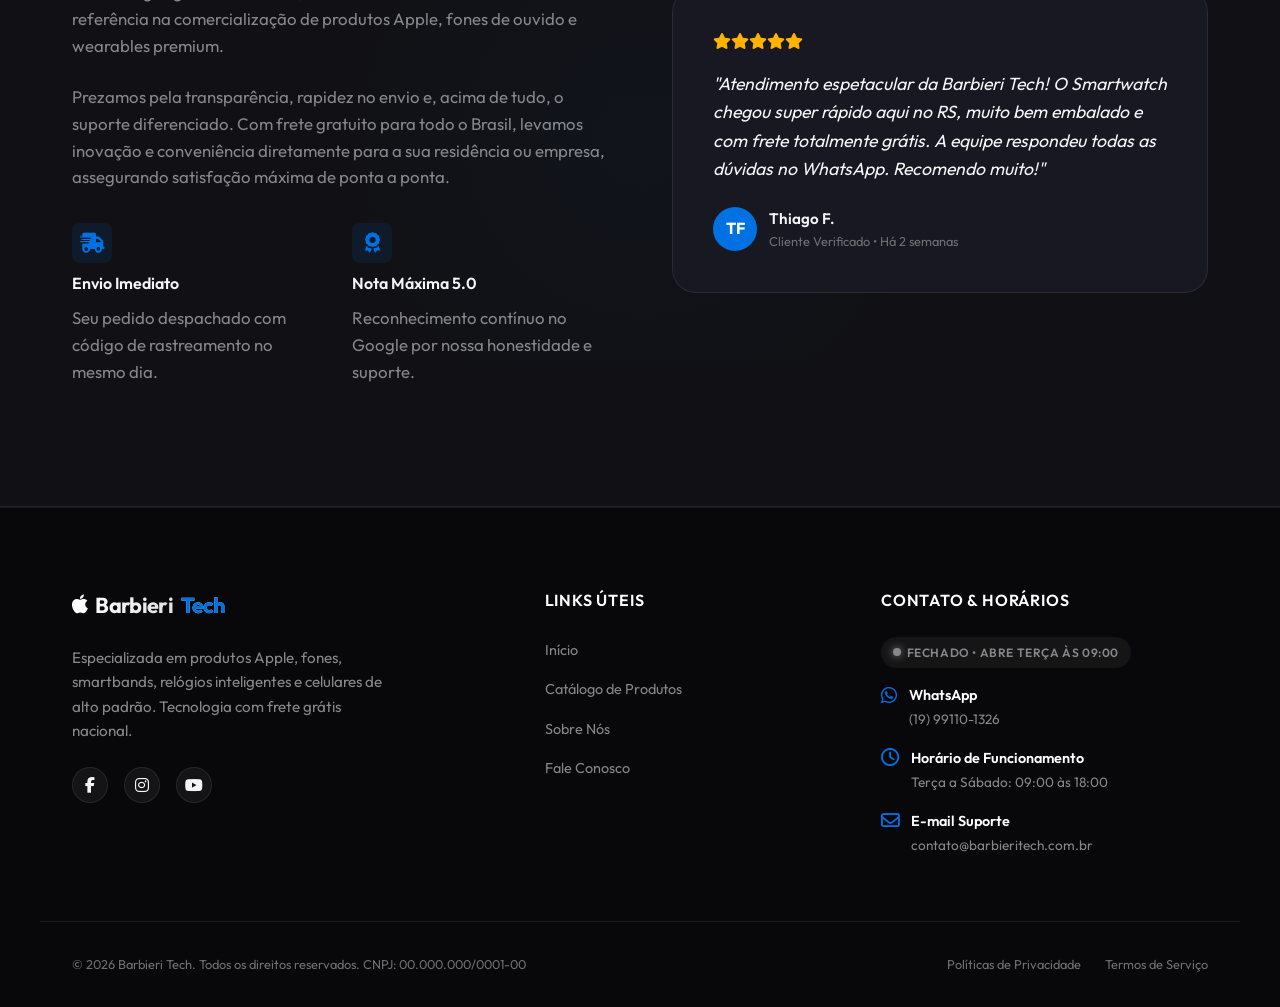
==== commit b67c0a1b: "Migrate database and image upload to Firebase Firestore & Storage" ====
--- a/index.html
+++ b/index.html
@@ -462,6 +462,10 @@
     </div>
   </div>
 
+  <!-- Firebase Compat CDNs -->
+  <script src="https://www.gstatic.com/firebasejs/10.8.0/firebase-app-compat.js"></script>
+  <script src="https://www.gstatic.com/firebasejs/10.8.0/firebase-firestore-compat.js"></script>
+
   <script src="script.js"></script>
 </body>
 </html>
